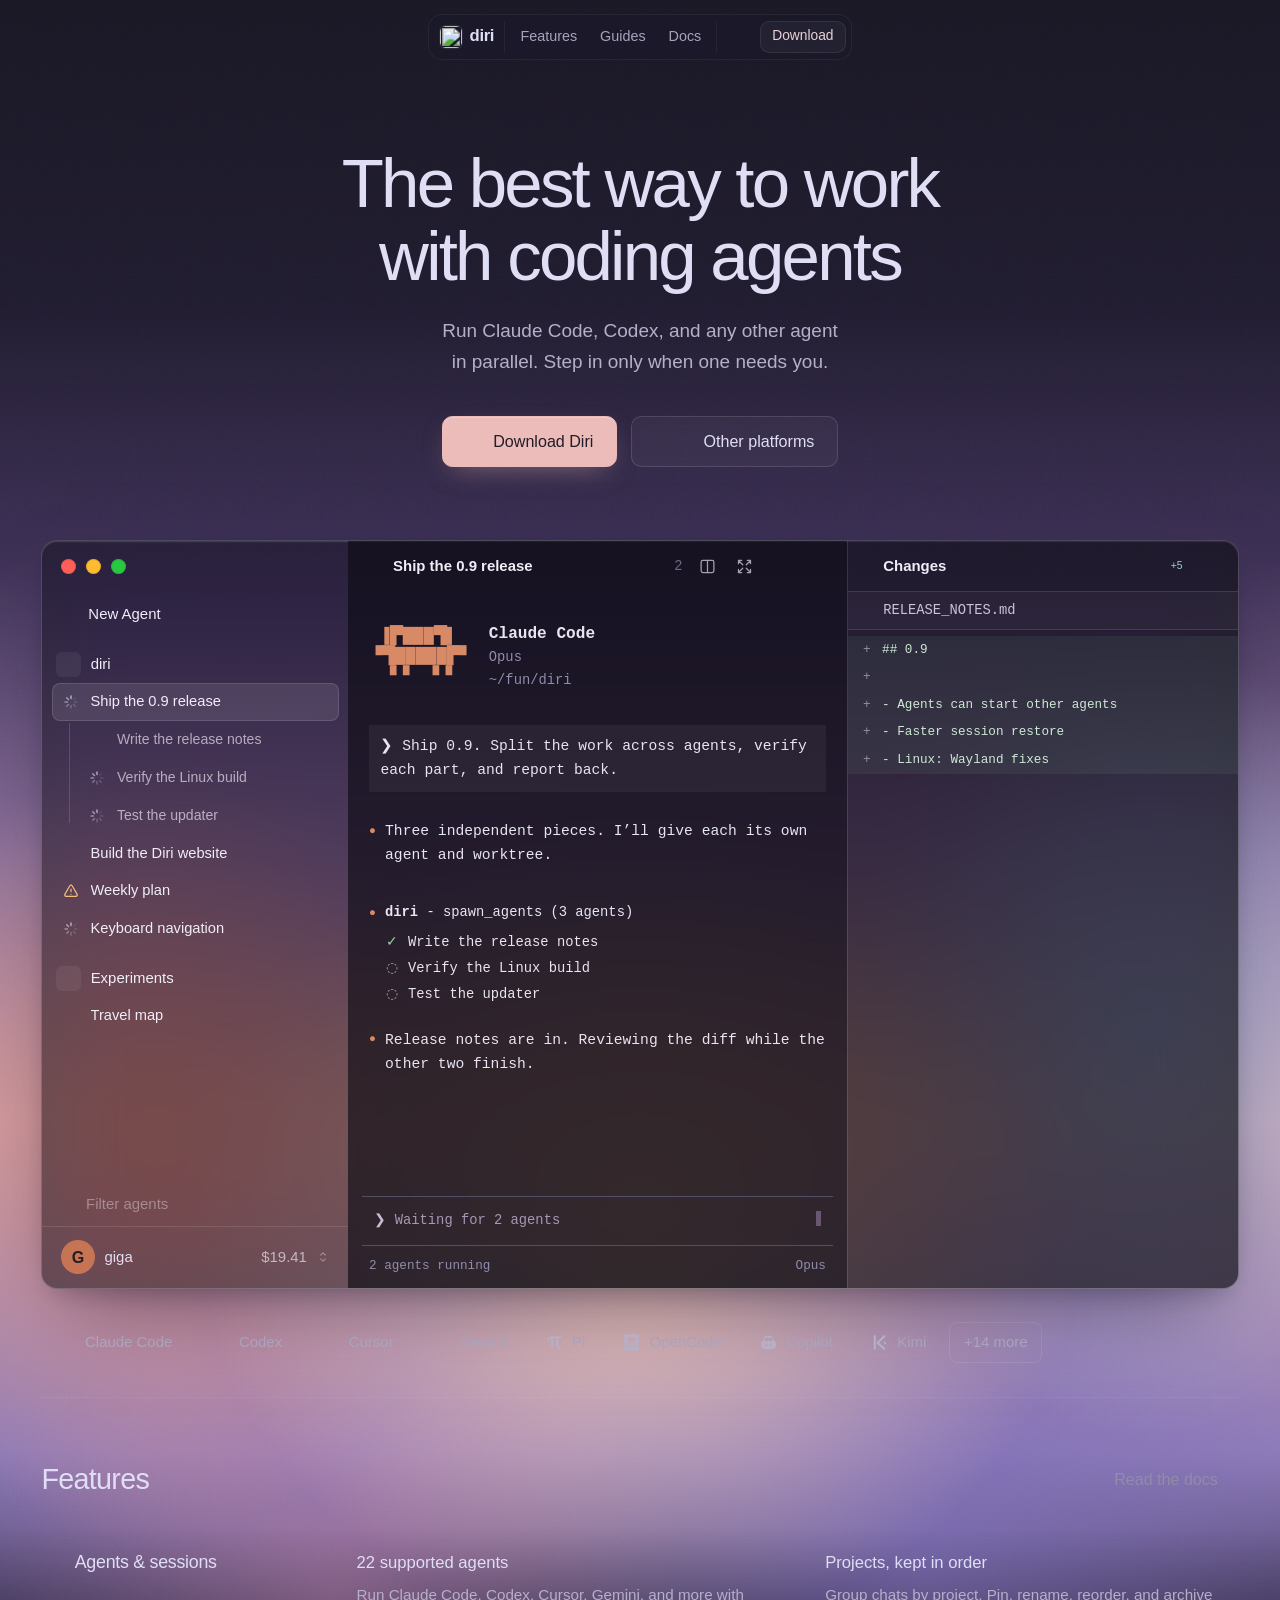
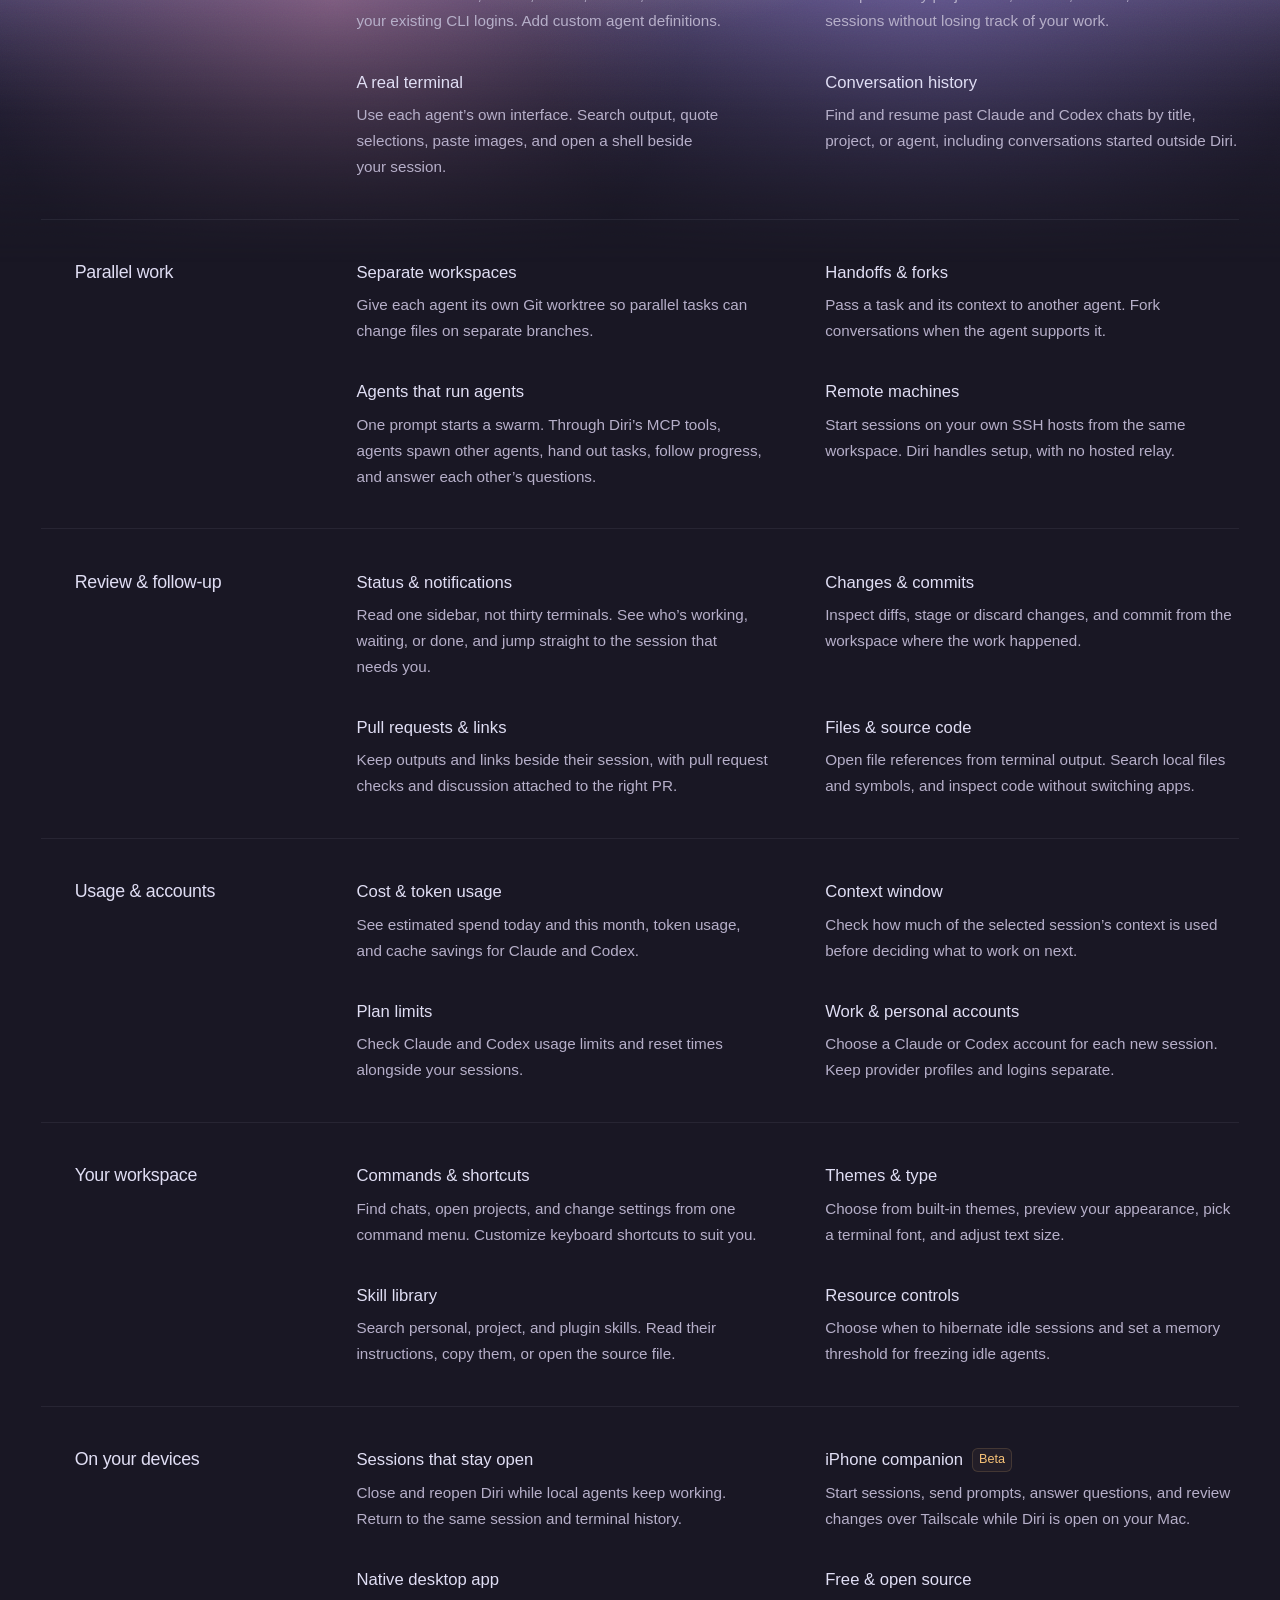
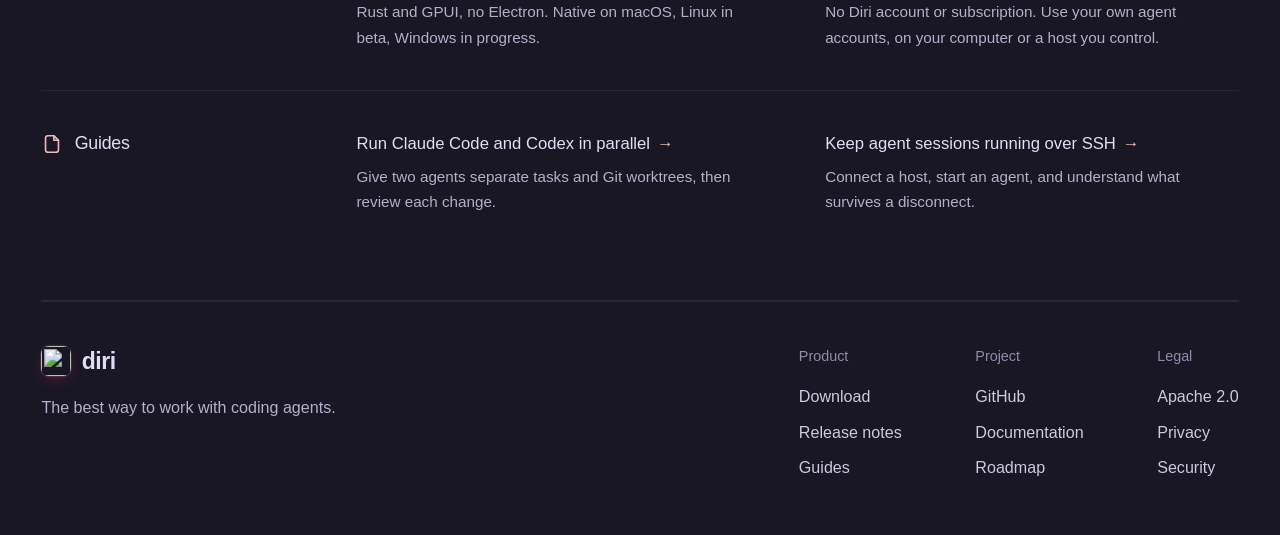
==== website/index.html @ 7130b305 "Fix the top seam, drop the preview tabs, shorten the hero, new social card The masthead's top margin" ====
<!doctype html>
<html lang="en">
<head>
  <meta charset="utf-8">
  <meta name="viewport" content="width=device-width, initial-scale=1">
  <meta name="theme-color" content="#191724">
  <title>Diri — The best way to work with coding agents</title>
  <meta name="description" content="Run Claude Code, Codex, Cursor, and Gemini fifty at a time. Agents spawn agents, every task gets a worktree, and every change lands in one review. Free and open source.">
  <meta name="robots" content="index, follow, max-image-preview:large">
  <link rel="canonical" href="https://diri.sh/">
  <meta property="og:type" content="website">
  <meta property="og:site_name" content="Diri">
  <meta property="og:locale" content="en_US">
  <meta property="og:url" content="https://diri.sh/">
  <meta property="og:title" content="Diri — The best way to work with coding agents">
  <meta property="og:description" content="Run Claude Code, Codex, Cursor, and Gemini fifty at a time. Agents spawn agents, every task gets a worktree, and every change lands in one review. Free and open source.">
  <meta property="og:image" content="https://diri.sh/assets/social-card.jpg">
  <meta property="og:image:type" content="image/jpeg">
  <meta property="og:image:width" content="1200">
  <meta property="og:image:height" content="630">
  <meta property="og:image:alt" content="Diri: the best way to work with coding agents. A Claude Code session starting three agents, shown in the app window.">
  <meta name="twitter:card" content="summary_large_image">
  <meta name="twitter:title" content="Diri — The best way to work with coding agents">
  <meta name="twitter:description" content="Run Claude Code, Codex, Cursor, and Gemini fifty at a time. Agents spawn agents, every task gets a worktree, and every change lands in one review. Free and open source.">
  <meta name="twitter:image" content="https://diri.sh/assets/social-card.jpg">
  <meta name="twitter:image:alt" content="Diri: the best way to work with coding agents.">
  <link rel="icon" href="/favicon.svg" type="image/svg+xml" sizes="any">
  <link rel="icon" href="/favicon-96.png" type="image/png" sizes="96x96">
  <link rel="apple-touch-icon" href="/apple-touch-icon.png" sizes="180x180">
  <script type="application/ld+json">
{
  "@context": "https://schema.org",
  "@graph": [
    {
      "@type": "WebSite",
      "@id": "https://diri.sh/#website",
      "url": "https://diri.sh/",
      "name": "Diri",
      "alternateName": "diri.sh",
      "inLanguage": "en"
    },
    {
      "@type": "WebPage",
      "@id": "https://diri.sh/#webpage",
      "url": "https://diri.sh/",
      "name": "Diri — The best way to work with coding agents",
      "description": "Run Claude Code, Codex, Cursor, and Gemini fifty at a time. Agents spawn agents, every task gets a worktree, and every change lands in one review. Free and open source.",
      "isPartOf": {
        "@id": "https://diri.sh/#website"
      },
      "mainEntity": {
        "@id": "https://diri.sh/#app"
      },
      "primaryImageOfPage": {
        "@type": "ImageObject",
        "url": "https://diri.sh/assets/social-card.jpg",
        "width": 1200,
        "height": 630
      },
      "inLanguage": "en"
    },
    {
      "@type": "SoftwareApplication",
      "@id": "https://diri.sh/#app",
      "name": "Diri",
      "url": "https://diri.sh/",
      "description": "Run Claude Code, Codex, Cursor, and Gemini fifty at a time. Agents spawn agents, every task gets a worktree, and every change lands in one review. Free and open source.",
      "applicationCategory": "DeveloperApplication",
      "operatingSystem": [
        "macOS",
        "Linux"
      ],
      "isAccessibleForFree": true,
      "license": "https://github.com/cristicretu/diri/blob/main/LICENSE",
      "downloadUrl": "https://github.com/cristicretu/diri/releases/latest",
      "sameAs": [
        "https://github.com/cristicretu/diri"
      ],
      "image": "https://diri.sh/assets/social-card.jpg",
      "offers": {
        "@type": "Offer",
        "price": "0",
        "priceCurrency": "USD",
        "url": "https://github.com/cristicretu/diri/releases/latest"
      },
      "featureList": [
        "Parallel AI agent sessions",
        "Agents that spawn and coordinate agents",
        "Persistent local sessions",
        "Isolated Git worktrees",
        "Code review and pull request status",
        "Usage and account profiles",
        "Remote sessions over SSH"
      ]
    }
  ]
}
  </script>
  <link rel="stylesheet" href="style.css">
  <link rel="stylesheet" href="guides.css">
  <script src="agent-previews.js" defer></script>
  <script src="app.js" defer></script>
  <script type="module" src="downloads.js"></script>
</head>
<body>
  <div class="page-sky" aria-hidden="true"></div>
  <a class="skip-link" href="#main">Skip to content</a>
  <div class="site-wrap">
    <header class="site-header">
      <a class="wordmark" href="/" aria-label="Diri home"><img class="app-mark" src="/assets/brand/diri-icon.svg" width="26" height="26" alt="">diri</a>
      <nav class="site-nav" aria-label="Main"><a href="/#features">Features</a><a href="/guides/">Guides</a><a href="https://github.com/cristicretu/diri/tree/main/docs">Docs</a></nav>
      <div class="header-actions"><a class="github-link" href="https://github.com/cristicretu/diri" aria-label="Diri on GitHub" title="Diri on GitHub"><span class="icon" data-icon="github" aria-hidden="true"></span></a><a class="nav-download" href="https://github.com/cristicretu/diri/releases/latest">Download</a></div>
    </header>
    <main id="main">
      <section class="intro" aria-labelledby="page-title">
        <div class="intro-heading">
          <h1 id="page-title">The best way to work with coding agents</h1>
          <p>Run Claude Code, Codex, and any other agent in parallel. Step in only when one needs you.</p>
        </div>
        <div class="intro-actions">
          <a id="download-primary" class="button primary" href="https://github.com/cristicretu/diri/releases/latest"><img class="button-mark" src="/assets/brand/apple.svg" width="15" height="15" alt=""><span class="button-label">Download Diri</span></a>
          <details class="download-options">
            <summary class="button secondary"><span class="os-marks" aria-hidden="true"><img src="/assets/brand/linux.svg" width="14" height="15" alt=""><img class="upcoming" src="/assets/brand/windows.svg" width="12" height="12" alt=""></span>Other platforms</summary>
            <div class="download-menu">
              <div class="download-menu-head"><span id="download-version">macOS 15+ · Linux beta</span><a id="download-notes" href="https://github.com/cristicretu/diri/releases/latest">Release notes</a></div>
              <div id="download-assets"></div>
              <a href="https://github.com/cristicretu/diri/blob/main/diri/LINUX.md">Linux beta installation guide</a>
              <span class="download-upcoming"><img src="/assets/brand/windows.svg" width="12" height="12" alt="">Windows · in progress</span>
              <a href="https://github.com/cristicretu/diri/releases">All releases</a>
            </div>
          </details>
        </div>
      </section>

      <section class="product" aria-label="Interactive Diri preview" data-nosnippet>
        <div class="desktop-stage">
        <div class="app-window" id="demo-window" role="region" aria-label="Diri workspace preview">
          <aside class="app-sidebar" aria-label="Demo agents">
            <div class="sidebar-top"><span class="traffic-lights" aria-hidden="true"><i></i><i></i><i></i></span><button class="icon-button" data-open="command" aria-label="Open commands"><span class="icon" data-icon="settings"></span></button><button class="icon-button" data-open="command" aria-label="Search conversations"><span class="icon" data-icon="search"></span></button><button class="icon-button" id="toggle-sidebar" aria-label="Collapse sidebar"><span class="icon" data-icon="sidebar"></span></button></div>
            <button class="new-chat" data-open="command"><span class="icon" data-icon="new-agent"></span>New Agent <span class="agent-logo new-chat-agent" data-agent="claude"></span></button>
            <div class="sidebar-group"><span class="group-chevron"><span class="icon" data-icon="chevron-down"></span></span>diri</div>
            <button class="chat-row selected" data-chat="release" aria-pressed="true"><span class="chat-state working" aria-label="Working"><span class="icon" data-icon="working-0"></span></span><span>Ship the 0.9 release</span><span class="agent-logo claude" data-agent="claude"></span></button>
            <div class="chat-children" aria-label="Agents started by Ship the 0.9 release">
              <div class="chat-row child"><span class="chat-state completed" aria-label="Completed"><span class="icon" data-icon="check"></span></span><span>Write the release notes</span><span class="agent-logo" data-agent="codex"></span></div>
              <div class="chat-row child"><span class="chat-state working" aria-label="Working"><span class="icon" data-icon="working-0"></span></span><span>Verify the Linux build</span><span class="agent-logo claude" data-agent="claude"></span></div>
              <div class="chat-row child"><span class="chat-state working" aria-label="Working"><span class="icon" data-icon="working-0"></span></span><span>Test the updater</span><span class="agent-logo gemini" data-agent="gemini"></span></div>
            </div>
            <button class="chat-row" data-chat="website" aria-pressed="false"><span class="chat-state completed" aria-label="Completed"><span class="icon" data-icon="check"></span></span><span>Build the Diri website</span><span class="agent-logo" data-agent="codex"></span></button>
            <button class="chat-row" data-chat="notes" aria-pressed="false"><span class="chat-state needs-input" aria-label="Needs input"><span class="icon" data-icon="warning"></span></span><span>Weekly plan</span><span class="agent-logo claude" data-agent="claude"></span></button>
            <button class="chat-row" data-chat="details" aria-pressed="false"><span class="chat-state working" aria-label="Working"><span class="icon" data-icon="working-0"></span></span><span>Keyboard navigation</span><span class="agent-logo" data-agent="cursor"></span></button>
            <div class="sidebar-group second"><span class="group-chevron"><span class="icon" data-icon="chevron-down"></span></span>Experiments</div>
            <button class="chat-row" data-chat="weekend" aria-pressed="false"><span class="chat-state idle" aria-label="Hibernated"><span class="icon" data-icon="moon"></span></span><span>Travel map</span><span class="agent-logo gemini" data-agent="gemini"></span></button>
            <div class="sidebar-bottom">
              <div class="sidebar-filter"><span class="icon" data-icon="search"></span>Filter agents</div>
              <div class="account-summary"><span class="account-avatar" aria-hidden="true">G</span><span class="account-name">giga</span><span class="account-cost" title="Estimated usage cost today" aria-label="Estimated usage cost today: 19 dollars and 41 cents">$19.41</span><span class="icon" data-icon="chevron-up-down"></span></div>
            </div>
          </aside>
          <div class="app-main">
            <div class="app-titlebar"><span class="traffic-lights mobile-traffic-lights" aria-hidden="true"><i></i><i></i><i></i></span>
              <span class="current-agent"><span class="agent-logo" data-agent="codex"></span><span id="agent-name" class="sr-only">Codex</span></span><span class="session-name" id="session-name">Build the Diri website</span>
              <div class="app-tools">
                <button class="app-tool links-trigger" data-open="links" aria-expanded="false" aria-controls="links-panel"><span class="icon" data-icon="external-link"></span><span class="link-count">2</span></button>
                <span class="pane-tool" aria-hidden="true"><span class="icon" data-icon="split"></span></span>
                <span class="pane-tool" aria-hidden="true"><span class="icon" data-icon="expand"></span></span>
                <button class="icon-button notification-trigger" data-open="notifications" aria-expanded="false" aria-controls="notifications-panel" aria-label="Open demo notifications"><span class="icon" data-icon="bell"></span></button>
                <button class="icon-button" id="toggle-changes" aria-label="Toggle changes" aria-expanded="true"><span class="icon" data-icon="sidebar-right"></span></button>
              </div>
            </div>
            <div class="terminal-body">
            <div class="terminal" id="terminal-content" aria-live="polite"></div>
            <div class="terminal-composer" aria-label="Example terminal prompt"><span>›</span><span>Ask a question or describe a task</span><span class="terminal-cursor" aria-hidden="true"></span></div>
            <div class="terminal-footer"><span id="terminal-status">Completed</span><button data-open="command" aria-label="Explore the command menu"><span class="icon" data-icon="search"></span><kbd>⌘K</kbd></button></div>
            </div>
          </div>
          <aside class="changes-panel" aria-label="Changes preview">
            <div class="changes-header"><span class="icon" data-icon="code"></span><strong>Changes</strong><span class="diff-count"></span><button class="icon-button" id="close-changes" aria-label="Close changes"><span class="icon" data-icon="close"></span></button></div>
            <div class="changes-content"></div>
          </aside>
          <div class="demo-shade" id="demo-shade" hidden></div>
          <section class="palette floating-panel" id="palette" aria-label="Demo command menu" hidden>
            <div class="palette-head"><button id="palette-back" class="icon-button" aria-label="Back to commands" hidden><span class="icon" data-icon="chevron-left"></span></button><span id="palette-search-icon" class="icon" data-icon="search"></span><input id="palette-input" aria-label="Search demo commands" placeholder="Search chats or run a command…" autocomplete="off" spellcheck="false" role="combobox" aria-expanded="true" aria-controls="palette-list" aria-autocomplete="list"><button class="escape-key" data-close aria-label="Close command menu">esc</button></div>
            <div class="palette-list" id="palette-list" role="listbox" aria-label="Commands"></div>
          </section>
          <section class="links-panel floating-panel" id="links-panel" aria-label="Demo links" hidden>
            <div class="floating-head"><span class="icon" data-icon="external-link"></span><span>Links</span><button class="escape-key" data-close aria-label="Close links">esc</button></div>
            <a class="link-row" href="https://github.com/cristicretu/diri/pulls" target="_blank" rel="noopener noreferrer"><span class="icon pr-icon" data-icon="pull-request"></span><span><strong>Update website</strong><small>Pull request preview</small></span><span class="checks-label">Checks passed</span><span class="icon" data-icon="external-link"></span></a>
            <button class="link-row" id="preview-website"><span class="icon" data-icon="monitor"></span><span><strong>Website</strong><small>Local preview</small></span><span class="icon" data-icon="external-link"></span></button>
            <div class="link-context"><span class="icon" data-icon="branch"></span>Branch <span>design/website</span></div>
          </section>
          <section class="notifications-panel floating-panel" id="notifications-panel" aria-label="Demo notifications" hidden>
            <div class="floating-head"><span class="icon" data-icon="bell"></span><span>Notifications</span><button class="escape-key" data-close aria-label="Close notifications">esc</button></div>
            <button class="notification-row" data-chat="website"><span class="icon green-icon" data-icon="check-circle"></span><span><strong>Diri website</strong><small>Codex finished</small></span></button>
            <button class="notification-row" data-chat="notes"><span class="icon orange-icon" data-icon="bell"></span><span><strong>Weekly plan</strong><small>Claude has a question</small></span></button>
          </section>
        </div>
        </div>
      </section>

      <section class="compatible" aria-label="Preview each agent"><div>
        <button class="agent-switch" data-chat="notes" aria-pressed="false"><i class="agent-logo claude" data-agent="claude"></i>Claude Code</button>
        <button class="agent-switch" data-chat="website" aria-pressed="true"><i class="agent-logo" data-agent="codex"></i>Codex</button>
        <button class="agent-switch" data-chat="details" aria-pressed="false"><i class="agent-logo" data-agent="cursor"></i>Cursor</button>
        <button class="agent-switch" data-chat="weekend" aria-pressed="false"><i class="agent-logo gemini" data-agent="gemini"></i>Gemini</button>
        <span class="agent-chip"><i class="agent-logo" data-agent="pi"></i>Pi</span>
        <span class="agent-chip"><i class="agent-logo" data-agent="opencode"></i>OpenCode</span>
        <span class="agent-chip"><i class="agent-logo" data-agent="copilot"></i>Copilot</span>
        <span class="agent-chip"><i class="agent-logo" data-agent="kimi"></i>Kimi</span>
        <a class="agent-more" href="https://github.com/cristicretu/diri/tree/main/diri/crates/diri-engine/manifests">+14 more</a>
      </div></section>

      <section class="features" id="features" aria-labelledby="features-title">
        <div class="features-heading"><h2 id="features-title">Features</h2><a href="https://github.com/cristicretu/diri/tree/main/docs" target="_blank" rel="noopener noreferrer">Read the docs <span class="icon" data-icon="external-link" aria-hidden="true"></span></a></div>
        <section class="feature-group" aria-labelledby="feature-group-0">
          <h3 id="feature-group-0"><span class="icon" data-icon="terminal" aria-hidden="true"></span>Agents &amp; sessions</h3>
          <dl class="feature-list">
            <div><dt>22 supported agents</dt><dd>Run Claude Code, Codex, Cursor, Gemini, and more with your existing CLI logins. Add custom agent definitions.</dd></div>
            <div><dt>Projects, kept in order</dt><dd>Group chats by project. Pin, rename, reorder, and archive sessions without losing track of your work.</dd></div>
            <div><dt>A real terminal</dt><dd>Use each agent’s own interface. Search output, quote selections, paste images, and open a shell beside your session.</dd></div>
            <div><dt>Conversation history</dt><dd>Find and resume past Claude and Codex chats by title, project, or agent, including conversations started outside Diri.</dd></div>
          </dl>
        </section>
        <section class="feature-group" aria-labelledby="feature-group-1">
          <h3 id="feature-group-1"><span class="icon" data-icon="branch" aria-hidden="true"></span>Parallel work</h3>
          <dl class="feature-list">
            <div><dt>Separate workspaces</dt><dd>Give each agent its own Git worktree so parallel tasks can change files on separate branches.</dd></div>
            <div><dt>Handoffs &amp; forks</dt><dd>Pass a task and its context to another agent. Fork conversations when the agent supports it.</dd></div>
            <div><dt>Agents that run agents</dt><dd>One prompt starts a swarm. Through Diri’s MCP tools, agents spawn other agents, hand out tasks, follow progress, and answer each other’s questions.</dd></div>
            <div><dt>Remote machines</dt><dd>Start sessions on your own SSH hosts from the same workspace. Diri handles setup, with no hosted relay.</dd></div>
          </dl>
        </section>
        <section class="feature-group" aria-labelledby="feature-group-2">
          <h3 id="feature-group-2"><span class="icon" data-icon="check-circle" aria-hidden="true"></span>Review &amp; follow-up</h3>
          <dl class="feature-list">
            <div><dt>Status &amp; notifications</dt><dd>Read one sidebar, not thirty terminals. See who’s working, waiting, or done, and jump straight to the session that needs you.</dd></div>
            <div><dt>Changes &amp; commits</dt><dd>Inspect diffs, stage or discard changes, and commit from the workspace where the work happened.</dd></div>
            <div><dt>Pull requests &amp; links</dt><dd>Keep outputs and links beside their session, with pull request checks and discussion attached to the right PR.</dd></div>
            <div><dt>Files &amp; source code</dt><dd>Open file references from terminal output. Search local files and symbols, and inspect code without switching apps.</dd></div>
          </dl>
        </section>
        <section class="feature-group" aria-labelledby="feature-group-3">
          <h3 id="feature-group-3"><span class="icon" data-icon="local-agents" aria-hidden="true"></span>Usage &amp; accounts</h3>
          <dl class="feature-list">
            <div><dt>Cost &amp; token usage</dt><dd>See estimated spend today and this month, token usage, and cache savings for Claude and Codex.</dd></div>
            <div><dt>Context window</dt><dd>Check how much of the selected session’s context is used before deciding what to work on next.</dd></div>
            <div><dt>Plan limits</dt><dd>Check Claude and Codex usage limits and reset times alongside your sessions.</dd></div>
            <div><dt>Work &amp; personal accounts</dt><dd>Choose a Claude or Codex account for each new session. Keep provider profiles and logins separate.</dd></div>
          </dl>
        </section>
        <section class="feature-group" aria-labelledby="feature-group-4">
          <h3 id="feature-group-4"><span class="icon" data-icon="settings" aria-hidden="true"></span>Your workspace</h3>
          <dl class="feature-list">
            <div><dt>Commands &amp; shortcuts</dt><dd>Find chats, open projects, and change settings from one command menu. Customize keyboard shortcuts to suit you.</dd></div>
            <div><dt>Themes &amp; type</dt><dd>Choose from built-in themes, preview your appearance, pick a terminal font, and adjust text size.</dd></div>
            <div><dt>Skill library</dt><dd>Search personal, project, and plugin skills. Read their instructions, copy them, or open the source file.</dd></div>
            <div><dt>Resource controls</dt><dd>Choose when to hibernate idle sessions and set a memory threshold for freezing idle agents.</dd></div>
          </dl>
        </section>
        <section class="feature-group" aria-labelledby="feature-group-5">
          <h3 id="feature-group-5"><span class="icon" data-icon="monitor" aria-hidden="true"></span>On your devices</h3>
          <dl class="feature-list">
            <div><dt>Sessions that stay open</dt><dd>Close and reopen Diri while local agents keep working. Return to the same session and terminal history.</dd></div>
            <div><dt>iPhone companion <span class="feature-badge">Beta</span></dt><dd>Start sessions, send prompts, answer questions, and review changes over Tailscale while Diri is open on your Mac.</dd></div>
            <div><dt>Native desktop app</dt><dd>Rust and GPUI, no Electron. Native on macOS, Linux in beta, Windows in progress.</dd></div>
            <div><dt>Free &amp; open source</dt><dd>No Diri account or subscription. Use your own agent accounts, on your computer or a host you control.</dd></div>
          </dl>
        </section>
        <section class="feature-group" aria-labelledby="feature-group-guides">
          <h3 id="feature-group-guides"><span class="icon" data-icon="file" aria-hidden="true"></span>Guides</h3>
          <dl class="feature-list">
            <div><dt><a href="/guides/parallel-agents/">Run Claude Code and Codex in parallel <span aria-hidden="true">→</span></a></dt><dd>Give two agents separate tasks and Git worktrees, then review each change.</dd></div>
            <div><dt><a href="/guides/remote-sessions/">Keep agent sessions running over SSH <span aria-hidden="true">→</span></a></dt><dd>Connect a host, start an agent, and understand what survives a disconnect.</dd></div>
          </dl>
        </section>
      </section>
    </main>
    <footer class="site-footer">
      <div class="footer-main">
        <div class="footer-about">
          <a class="footer-brand" href="/" aria-label="Diri home"><img class="app-mark" src="/assets/brand/diri-icon.svg" width="26" height="26" alt="">diri</a>
          <p>The best way to work with coding agents.</p>
        </div>
        <nav class="footer-columns" aria-label="Resources">
          <div><h3>Product</h3><a href="https://github.com/cristicretu/diri/releases/latest">Download</a><a href="https://github.com/cristicretu/diri/releases">Release notes</a><a href="/guides/">Guides</a></div>
          <div><h3>Project</h3><a href="https://github.com/cristicretu/diri">GitHub</a><a href="https://github.com/cristicretu/diri/tree/main/docs">Documentation</a><a href="https://github.com/cristicretu/diri/blob/main/ROADMAP.md">Roadmap</a></div>
          <div><h3>Legal</h3><a href="https://github.com/cristicretu/diri/blob/main/LICENSE">Apache 2.0</a><a href="https://github.com/cristicretu/diri/blob/main/PRIVACY.md">Privacy</a><a href="https://github.com/cristicretu/diri/blob/main/SECURITY.md">Security</a></div>
        </nav>
      </div>
    </footer>
  </div>
</body>
</html>
---- website/style.css ----
:root {
  color-scheme: dark;
  /* Rosé Pine: https://rosepinetheme.com/palette/ */
  --rp-base: #191724; --rp-surface: #1f1d2e; --rp-overlay: #26233a;
  --rp-muted: #6e6a86; --rp-subtle: #908caa; --rp-text: #e0def4;
  --rp-love: #eb6f92; --rp-gold: #f6c177; --rp-rose: #ebbcba;
  --rp-pine: #31748f; --rp-foam: #9ccfd8; --rp-iris: #c4a7e7;
  --rp-low: #21202e; --rp-med: #403d52; --rp-high: #524f67;
  --paper: var(--rp-base); --ink: var(--rp-text); --secondary: var(--rp-subtle);
  --muted: var(--rp-subtle); --line: var(--rp-low); --hover: var(--rp-overlay);
  --accent: var(--rp-rose); --button: var(--rp-rose);
  --radius-panel: 12px; --radius-row: 7px; --radius-chip: 5px;
  --ease: cubic-bezier(.16,1,.3,1);
  font-family: -apple-system, BlinkMacSystemFont, "Segoe UI", sans-serif;
  font-synthesis: none;
}
* { box-sizing: border-box; }
html { scroll-behavior: smooth; scroll-padding-top: 24px; }
body { margin: 0; background: var(--paper); color: var(--ink); font-size: 14px; line-height: 1.5; transition: background-color 200ms ease, color 200ms ease; }
button, input, a { -webkit-tap-highlight-color: transparent; }
button, input { font: inherit; }
button, a { touch-action: manipulation; }
button { color: inherit; cursor: pointer; }
a { color: inherit; text-decoration: none; }
button { border: 0; }
button:focus-visible, a:focus-visible, input:focus-visible { outline: 2px solid var(--accent); outline-offset: 4px; }
button:disabled { cursor: default; }
[hidden] { display: none !important; }
p, h1, h2 { margin: 0; }
.icon, .agent-logo, .brand-mark { display: inline-block; width: 16px; height: 16px; flex: 0 0 auto; background: currentColor; mask: var(--icon) center / contain no-repeat; -webkit-mask: var(--icon) center / contain no-repeat; }
.agent-logo { --icon: url('assets/brand/claude.svg'); }
.brand-mark { --icon: url('assets/brand/diri.svg'); width: 23px; height: 18px; }
.site-wrap { max-width: 1024px; padding: 0 32px; margin: 0 auto; }
.site-header { height: 106px; display: flex; align-items: center; justify-content: space-between; border-bottom: 1px solid var(--line); }
.wordmark { display: inline-flex; align-items: center; gap: 9px; font-size: 29px; font-weight: 680; letter-spacing: -1.5px; line-height: 1; }

.site-header nav { display: flex; gap: 27px; align-items: center; font-size: 13px; }
.quiet-link, .nav-download { display: inline-flex; gap: 7px; align-items: center; }
.quiet-link { color: var(--secondary); }
.quiet-link:hover { color: var(--ink); }
.quiet-link .icon { width: 13px; height: 13px; }
.nav-download { border: 1px solid var(--line); border-radius: var(--radius-row); padding: 7px 10px; transition: background 140ms ease; }
.nav-download:hover { background: var(--hover); }
.nav-download .icon { width: 14px; height: 14px; }
.intro { display: grid; grid-template-columns: 1.2fr 1fr; align-items: end; gap: 50px; padding: 52px 0 38px; }



h1 { font-size: clamp(42px, 5.6vw, 66px); letter-spacing: -.055em; font-weight: 510; line-height: 1.06; }

.button { display: inline-flex; align-items: center; justify-content: center; gap: 9px; border-radius: var(--radius-row); height: 39px; padding: 0 14px; font-size: 13px; font-weight: 530; transition: transform 150ms var(--ease), box-shadow 150ms ease, background 150ms ease; }
.button.primary { color: var(--paper); background: var(--button); border: 1px solid rgba(0,0,0,.08); box-shadow: 0 1px 2px #00000010, inset 0 1px 0 #ffffff10; }

.button:active { transform: translateY(0) scale(.98); }
.button .icon { width: 14px; height: 14px; }

.product { padding-top: 13px; }
.preview-toolbar { display: flex; align-items: center; justify-content: space-between; gap: 15px; margin: 0 0 12px; }
.demo-tabs { display: flex; gap: 3px; }
.demo-tab { background: none; border-radius: var(--radius-row); padding: 7px 10px; color: var(--secondary); font-size: 11px; display: flex; gap: 8px; align-items: center; white-space: nowrap; transition: background 150ms, color 150ms; }
.demo-tab.active { color: var(--ink); background: var(--hover); }

kbd { font-family: inherit; font-size: 10px; line-height: 1.2; font-weight: 450; color: inherit; }
.demo-tab kbd { opacity: .55; }


.app-window { --app-text: var(--rp-text); --app-secondary: var(--rp-subtle); --app-muted: var(--rp-muted); --app-line: var(--rp-med); --app-panel: var(--rp-surface); position: relative; display: grid; grid-template-columns: 217px minmax(0, 1fr); height: 440px; background: var(--rp-base); color: var(--app-text); border: 1px solid var(--rp-med); border-radius: var(--radius-panel); box-shadow: 0 2px 4px #00000010, 0 18px 35px -15px #00000030, 0 50px 75px -50px #00000040; overflow: hidden; isolation: isolate; }
.app-sidebar { position: relative; background: var(--rp-surface); padding: 0 8px; border-right: 1px solid var(--rp-low); min-width: 0; }
.sidebar-top { height: 43px; padding: 0 7px; display: flex; align-items: center; justify-content: space-between; }

.muted { color: var(--app-muted); }
.new-chat { display: flex; align-items: center; width: 100%; gap: 7px; background: none; color: var(--app-text); font-size: 11px; padding: 8px; border-radius: var(--radius-row); margin: 1px 0 23px; }
.new-chat .icon { width: 14px; height: 14px; }
.sidebar-group { display: flex; align-items: center; gap: 7px; color: var(--rp-subtle); font-size: 10px; padding: 0 7px; margin-bottom: 7px; }.sidebar-group > .icon { width: 13px; height: 13px; }.sidebar-group > .icon:last-child { margin-left: auto; width: 11px; height: 11px; color: var(--app-muted); }.sidebar-group.second { margin-top: 25px; }
.chat-row { width: 100%; display: flex; align-items: center; gap: 8px; padding: 8px; text-align: left; background: none; border-radius: var(--radius-row); font-size: 10px; color: var(--rp-subtle); min-height: 33px; }
.chat-row.selected { background: var(--rp-med); color: var(--rp-text); }.chat-row > span:nth-child(2) { white-space: nowrap; overflow: hidden; text-overflow: ellipsis; }.chat-row .agent-logo { width: 13px; height: 13px; }.claude { color: var(--rp-rose); }.gemini { color: var(--rp-iris); }

.sidebar-bottom { position: absolute; bottom: 12px; left: 16px; right: 14px; display: flex; align-items: center; gap: 7px; font-size: 10px; color: var(--app-secondary); }.sidebar-bottom .icon { width: 13px; height: 13px; }
.app-main { display: flex; flex-direction: column; min-width: 0; }
.app-titlebar { height: 43px; flex: 0 0 auto; background: var(--rp-surface); border-bottom: 1px solid var(--rp-low); display: flex; align-items: center; gap: 10px; padding: 0 13px 0 20px; }
.session-name { flex: 1; white-space: nowrap; overflow: hidden; text-overflow: ellipsis; font-size: 10px; font-weight: 550; }
.app-tools { display: flex; align-items: center; gap: 12px; }.app-tool { display: inline-flex; align-items: center; gap: 5px; background: var(--rp-low); border-radius: var(--radius-chip); padding: 5px 7px; font-size: 10px; color: var(--rp-text); }.app-tool .icon { width: 10px; height: 10px; }.link-count { color: var(--app-muted); }.current-agent { display: flex; gap: 5px; align-items: center; color: var(--app-secondary); font-size: 10px; }.current-agent .agent-logo { width: 13px; height: 13px; }
.icon-button { width: 24px; height: 24px; padding: 4px; background: none; display: inline-flex; align-items: center; justify-content: center; color: var(--app-secondary); border-radius: var(--radius-chip); }.icon-button .icon { width: 14px; height: 14px; }.notification-trigger { position: relative; }
.terminal { padding: 30px 33px 20px; flex: 1; overflow: clip; font-family: "SFMono-Regular", Consolas, "Liberation Mono", monospace; font-size: 11px; line-height: 1.75; overscroll-behavior: auto; }
.terminal-scene { animation: scene-in 220ms var(--ease) both; }
.terminal-meta { display: flex; align-items: center; gap: 9px; margin-bottom: 23px; color: var(--rp-subtle); font-size: 10px; }.terminal-meta .agent-logo { width: 19px; height: 19px; color: var(--rp-rose); }.terminal-meta strong { font-weight: 500; color: var(--rp-text); }.terminal-meta span:last-child { margin-left: auto; }
.prompt-line { padding: 10px 12px; background: var(--rp-low); border-radius: 5px; color: var(--rp-text); margin-bottom: 21px; display: flex; gap: 10px; line-height: 1.7; }.prompt-line > span:first-child { color: var(--rp-iris); }.work-line { display: flex; align-items: center; gap: 9px; color: var(--rp-subtle); padding: 2px 0; }.work-line .icon { width: 11px; height: 11px; color: var(--rp-foam); }.work-line code { color: var(--rp-text); font: inherit; }.work-line .work-verb { color: var(--rp-gold); min-width: 46px; }
.terminal-result { margin-top: 20px; color: var(--rp-text); }.terminal-result strong { display: block; color: var(--rp-text); font-weight: 550; margin-bottom: 2px; }.terminal-result p { color: var(--rp-subtle); }.result-link { color: var(--rp-iris); display: inline-flex; align-items: center; gap: 6px; background: none; padding: 0; font: inherit; margin-top: 8px; }.result-link:hover { color: var(--rp-text); }.result-link .icon { width: 12px; height: 12px; }
.question-options { margin-top: 15px; display: flex; gap: 8px; flex-wrap: wrap; }.question-options button { color: var(--rp-text); border: 1px solid var(--rp-med); background: var(--rp-overlay); border-radius: 5px; padding: 5px 9px; font: inherit; font-size: 10px; }.question-options button:hover { background: var(--rp-high); }
.terminal-footer { height: 34px; margin: 0 23px; border-top: 1px solid var(--rp-med); display: flex; align-items: center; gap: 7px; color: var(--rp-subtle); font-size: 10px; flex: 0 0 auto; }.terminal-footer button { margin-left: auto; display: flex; align-items: center; gap: 6px; color: var(--rp-subtle); background: none; }.terminal-footer .icon { width: 11px; height: 11px; }

.demo-shade { position: absolute; inset: 0; background: #19172466; z-index: 2; animation: fade-in 150ms ease; }
.floating-panel { position: absolute; z-index: 3; background: var(--rp-overlay); border: 1px solid var(--rp-med); box-shadow: 0 5px 10px #0002, 0 20px 45px #0004; border-radius: var(--radius-panel); color: var(--rp-text); animation: panel-in 180ms var(--ease) both; overflow: hidden; }
.palette { width: 430px; max-width: calc(100% - 30px); top: 71px; left: 50%; translate: -50% 0; }.palette-head { height: 45px; display: flex; align-items: center; gap: 10px; padding: 0 13px; border-bottom: 1px solid var(--rp-med); }.palette-head > .icon { color: var(--rp-subtle); width: 16px; height: 16px; }.palette-head input { min-width: 0; flex: 1; color: var(--rp-text); font-size: 12px; outline: none; border: none; background: transparent; }.palette-head input::placeholder { color: var(--rp-subtle); }.escape-key { flex: 0 0 auto; color: var(--rp-subtle); border: 1px solid var(--rp-high); height: 19px; padding: 0 5px; border-radius: 5px; font-size: 9px; background: transparent; }.palette-list { padding: 5px; max-height: 265px; overflow: clip; overscroll-behavior: auto; }.palette-option { display: flex; align-items: center; gap: 10px; height: 35px; padding: 0 10px; border-radius: var(--radius-row); cursor: pointer; font-size: 12px; }.palette-option[aria-selected="true"] { background: var(--rp-med); }.palette-option > .icon { width: 14px; height: 14px; color: var(--rp-text); }.palette-option > .agent-logo { width: 15px; height: 15px; }.palette-option > span:nth-child(2) { flex: 1; white-space: nowrap; overflow: hidden; text-overflow: ellipsis; }.palette-option kbd { color: var(--rp-subtle); font-size: 10px; }.palette-empty { color: var(--rp-subtle); font-size: 12px; padding: 16px; text-align: center; }
.links-panel, .notifications-panel { width: 350px; max-width: calc(100% - 30px); top: 46px; right: 13px; }.floating-head { display: flex; align-items: center; gap: 10px; height: 46px; padding: 0 15px; font-size: 12px; }.floating-head > .icon { color: var(--rp-subtle); width: 15px; height: 15px; }.floating-head > span:nth-child(2) { flex: 1; }.link-row { display: flex; align-items: center; gap: 10px; margin: 3px 6px; padding: 10px; border-radius: var(--radius-row); color: inherit; background: none; width: calc(100% - 12px); text-align: left; }.link-row > .icon { color: var(--rp-text); width: 15px; height: 15px; }.link-row > .pr-icon { color: var(--rp-iris); }.link-row > span:nth-child(2) { flex: 1; min-width: 0; }.link-row strong, .notification-row strong { font-size: 12px; font-weight: 450; display: block; }.link-row small, .notification-row small { display: block; color: var(--rp-subtle); font-size: 10px; margin-top: 3px; }.link-row > .checks-label { color: var(--rp-foam); font-size: 9px; }.link-row > .icon:last-child { width: 12px; height: 12px; }.link-context { margin: 10px 15px 0; border-top: 1px solid var(--rp-med); display: flex; gap: 9px; align-items: center; padding: 11px 0 13px; font-size: 10px; color: var(--rp-subtle); }.link-context > .icon { width: 13px; height: 13px; }.link-context > span:last-child { color: var(--rp-text); }
.notification-row { display: flex; align-items: center; gap: 11px; background: none; margin: 3px 6px; padding: 10px; width: calc(100% - 12px); border-radius: var(--radius-row); text-align: left; color: inherit; }.notification-row:last-child { margin-bottom: 7px; }.green-icon { color: var(--rp-foam); }.orange-icon { color: var(--rp-gold); }
.compatible { padding: 28px 0; display: flex; align-items: center; justify-content: center; gap: 20px; border-bottom: 1px solid var(--line); }.compatible > div { display: flex; align-items: center; gap: 23px; color: var(--secondary); }.compatible > div > span { display: flex; align-items: center; gap: 7px; font-size: 11px; }.compatible .agent-logo { width: 15px; height: 15px; }

.site-footer { border-top: 1px solid var(--line); display: flex; align-items: center; gap: 24px; min-height: 79px; color: var(--muted); font-size: 10px; }.footer-brand { color: var(--ink); font-size: 18px; font-weight: 650; letter-spacing: -.8px; }.site-footer a:hover { color: var(--ink); }
.sr-only, .skip-link:not(:focus) { position: absolute; width: 1px; height: 1px; padding: 0; margin: -1px; overflow: hidden; clip: rect(0,0,0,0); white-space: nowrap; border: 0; }.skip-link:focus { position: fixed; z-index: 10; top: 10px; left: 10px; padding: 10px; background: var(--paper); }
@keyframes panel-in { from { opacity: 0; transform: translateY(5px) scale(.992); } to { opacity: 1; transform: none; } }
@keyframes scene-in { from { opacity: 0; transform: translateY(4px); } to { opacity: 1; transform: none; } }
@keyframes fade-in { from { opacity: 0; } to { opacity: 1; } }
@media(prefers-reduced-motion: reduce) { *, *::before, *::after { animation: none !important; transition: none !important; scroll-behavior: auto !important; } }
.button { white-space: nowrap; flex-shrink: 0; }
.palette-option small { color: var(--rp-subtle); font-size: 10px; }

.app-main, .terminal { min-height: 0; }

.site-footer > a:last-child { margin-left: auto; }

/* Shared edges and spacing for the page and product preview. */
.site-wrap { max-width: 1008px; padding-inline: 32px; }
.site-header { height: 80px; }
.wordmark { gap: 8px; font-size: 26px; letter-spacing: -1px; }
.site-header nav { gap: 24px; }
.intro { grid-template-columns: minmax(0, 1.15fr) minmax(0, 1fr); align-items: start; gap: 48px; padding: 48px 0; }
h1 { font-size: 52px; line-height: 1.1; letter-spacing: -.035em; font-weight: 500; }
.button { height: 40px; padding-inline: 16px; }
.product { padding: 0; }
.preview-toolbar { margin-bottom: 12px; }
.demo-tabs { gap: 4px; }
.demo-tab { height: 32px; padding: 0 12px; font-size: 12px; }
.app-window { grid-template-columns: 224px minmax(0, 1fr); height: 416px; }
.sidebar-top, .app-titlebar { height: 40px; }
.sidebar-top { padding-inline: 8px; font-size: 11px; color: var(--secondary); }
.new-chat { gap: 8px; margin: 8px 0 24px; }
.sidebar-group { gap: 8px; padding-inline: 8px; margin-bottom: 8px; }
.sidebar-group.second { margin-top: 24px; }
.chat-row { height: 32px; min-height: 32px; gap: 8px; }
.chat-state { margin-left: auto; display: flex; align-items: center; }
.chat-state .icon { width: 12px; height: 12px; }
.completed { color: var(--rp-foam); }
.needs-input { color: var(--rp-gold); }
.working { color: var(--rp-iris); }
.app-titlebar { padding-inline: 24px; }
.app-tools { gap: 8px; }
.terminal { padding: 24px; }
.terminal-meta { margin-bottom: 24px; }
.prompt-line { margin-bottom: 20px; }
.work-line { display: grid; grid-template-columns: 12px 48px minmax(0, 1fr); align-items: baseline; gap: 8px; }
.work-line .icon { align-self: center; }
.work-line code { overflow-wrap: anywhere; }
.terminal-result { margin-top: 20px; }
.terminal-footer { margin-inline: 24px; height: 32px; border-color: var(--rp-low); }
.terminal-footer button { padding: 0; }
.palette-head { height: 48px; padding-inline: 16px; }
.palette-option { height: 36px; padding-inline: 12px; }
.floating-head { height: 48px; padding-inline: 16px; }
.link-row, .notification-row { margin-inline: 4px; padding: 12px; width: calc(100% - 8px); }
.link-context { margin-inline: 16px; }
.compatible { justify-content: flex-start; padding: 24px 0; }
.compatible > div { gap: 24px; flex-wrap: wrap; }
.site-footer { min-height: 64px; }
@media(max-width: 850px) {
  .site-wrap { padding-inline: 24px; }
  .intro { gap: 32px; }
  h1 { font-size: 42px; }
  .app-window { grid-template-columns: 184px minmax(0, 1fr); }
  .current-agent { display: none; }
  .app-titlebar { padding-inline: 20px; }
  .terminal { padding: 20px; font-size: 10px; }
  .terminal-footer { margin-inline: 20px; }
  .chat-row { font-size: 9px; }
}
@media(max-width: 600px) {
  .site-wrap { padding-inline: 20px; }
  .site-header { height: 64px; }
  .site-header nav { gap: 16px; font-size: 12px; }
  .wordmark { font-size: 24px; }
  .intro { grid-template-columns: 1fr; gap: 20px; padding: 32px 0; }
  h1 { font-size: clamp(34px, 8.7vw, 44px); }
  .demo-tab { padding-inline: 10px; font-size: 11px; }
  .demo-tab kbd { display: none; }
  .app-window { grid-template-columns: minmax(0, 1fr); height: 384px; }
  .app-sidebar { display: none; }
  .app-titlebar { padding-inline: 16px; }
  .app-tools { gap: 4px; }
  .terminal { padding: 20px 16px; }
  .terminal-meta { margin-bottom: 20px; }
  .terminal-meta span:last-child { display: none; }
  .terminal-footer { margin-inline: 16px; }
  .palette { top: 56px; }
  .palette-head { gap: 8px; padding-inline: 12px; }
  .palette-head input { font-size: 11px; }
  .palette-option { font-size: 11px; }
  .links-panel { width: 320px; }
  .checks-label { display: none; }
  .compatible { padding-block: 24px; }
  .compatible > div { gap: 16px; }
  .compatible > div > span { font-size: 10px; gap: 6px; }
  .compatible .agent-logo { width: 13px; height: 13px; }
}
/* Native-window reference: docs/images/diri.png and the Rust sidebar fixture. */
body { isolation: isolate; position: relative; min-height: 100svh; }
.site-wrap { max-width: 1184px; }
.site-header, .site-footer, .compatible { border-color: #e0def411; }
.intro { padding-block: 48px; }
.quiet-link, .download-note, .compatible > div, .site-footer { color: #b6afc9; }
.app-window { width: 100%; min-width: 0; --sidebar-width: 248px; --changes-width: 320px; grid-template-columns: var(--sidebar-width) minmax(0, 1fr) var(--changes-width); aspect-ratio: 16 / 10; height: auto; min-height: 520px; background: #19172480; border: 1px solid #e0def42b; backdrop-filter: blur(16px); -webkit-backdrop-filter: blur(16px); box-shadow: 0 24px 80px -20px #08071099, 0 1px 0 #e0def40c inset; }
.app-sidebar { background: #26233a80; border-right-color: #e0def416; padding-inline: 8px; }
.sidebar-top { height: 40px; justify-content: flex-end; gap: 4px; padding-inline: 4px; }
.new-chat { font-size: 12px; padding: 0 8px; margin: 0 0 16px; height: 36px; }
.new-chat small { margin-left: auto; color: #aaa3ba; font-size: 10px; }
.new-chat .icon { width: 15px; height: 15px; }
.sidebar-group { height: 30px; font-size: 12px; color: #d4cce0; margin-bottom: 2px; }
.sidebar-group > .icon:first-child { width: 17px; height: 17px; padding: 2px; }
.chat-row { font-size: 11px; height: 30px; padding-left: 24px; color: #b9b1cb; }
.chat-row.selected { background: #e0def418; color: #eee9f5; }
.chat-row .agent-logo { width: 14px; height: 14px; }
.sidebar-group.second { margin-top: 8px; }
.sidebar-divider { border-top: 1px solid #e0def410; margin: 16px 8px 0; }
.sidebar-bottom { height: 40px; bottom: 0; left: 0; right: 0; padding-inline: 16px; border-top: 1px solid #e0def412; color: #c5bdd7; font-size: 11px; }
.app-titlebar { height: 32px; padding-inline: 10px; background: #26233a66; border-bottom-color: #e0def40a; gap: 7px; }
.session-name { font-size: 10px; }
.session-icon { width: 13px; height: 13px; color: #aaa2bb; }
.app-tools { gap: 4px; }
.app-tool { background: #e0def40a; padding: 4px 5px; }
.current-agent { font-size: 10px; }
.current-agent .agent-logo { width: 12px; height: 12px; }
.terminal { padding: 18px 14px 12px; font-family: Menlo, Consolas, monospace; font-size: 11px; line-height: 1.7; color: #ded8ed; scrollbar-color: #e0def430 transparent; }
.prompt-line { padding: 8px 10px; background: #0d0b1640; border-radius: 0; margin-bottom: 18px; }
.cli-response { margin-bottom: 18px; color: #d4cce3; }
.cli-tool { display: flex; align-items: baseline; gap: 8px; padding-block: 2px; font-size: 10px; }
.cli-tool .icon { width: 10px; height: 10px; color: var(--rp-foam); }
.cli-tool strong { color: var(--rp-iris); font-weight: 500; }
.cli-tool code { font: inherit; color: #bbb1cc; }
.cli-summary { margin-top: 22px; color: #d4cce3; }
.cli-summary p + p { margin-top: 10px; }
.cli-divider { display: flex; align-items: center; gap: 8px; color: #a196b2; font-size: 9px; margin-top: 24px; }
.cli-divider::after { content: ''; flex: 1; height: 1px; background: #e0def420; }
.terminal-composer { display: flex; gap: 8px; margin-inline: 12px; padding: 10px 8px; background: #110f1c4d; color: #a399b4; font-family: Menlo, monospace; font-size: 10px; }
.terminal-composer > span:first-child { color: #c6bdd7; }
.terminal-cursor { width: 5px; height: 13px; background: #c4a7e760; margin-left: auto; }
.terminal-footer { border: 0; margin-inline: 20px; height: 30px; font-family: Menlo, monospace; font-size: 9px; color: var(--rp-gold); }

.terminal-footer button { order: 1; }
.changes-panel { min-width: 0; background: #1f1d2e73; border-left: 1px solid #e0def420; overflow: clip; overscroll-behavior: auto; }
.changes-header { height: 32px; display: flex; align-items: center; gap: 8px; padding-inline: 10px; font-size: 11px; background: #26233a66; }
.changes-header > .icon { width: 13px; height: 13px; color: var(--rp-subtle); }
.changes-header strong { font-weight: 550; }
.diff-count { color: var(--rp-foam); font-size: 9px; margin-left: auto; white-space: nowrap; }
.changes-header button { width: 20px; height: 20px; }
.diff-file { display: flex; align-items: center; gap: 7px; height: 28px; padding-inline: 12px; font: 10px Menlo, monospace; color: #cbc3dc; background: #e0def408; border-block: 1px solid #e0def40a; }
.diff-file .icon { width: 12px; height: 12px; }
.diff-lines { font: 9px/22px Menlo, monospace; padding-block: 5px 14px; }
.diff-lines > div { display: grid; grid-template-columns: 30px minmax(0, 1fr); }
.diff-lines span { text-align: right; padding-right: 10px; color: #968aaa; user-select: none; }
.diff-lines code { font: inherit; white-space: pre; color: #bdb2ce; }
.diff-lines .added { background: #31748f24; }
.diff-lines .added code { color: #b1d2d7; }
.diff-lines .removed { background: #eb6f9212; }
.diff-lines .removed code { color: #ce8da5; }
.app-window.changes-hidden { grid-template-columns: var(--sidebar-width) minmax(0, 1fr); }
.changes-hidden .changes-panel { display: none; }
.app-window.sidebar-collapsed { grid-template-columns: 40px minmax(0, 1fr) var(--changes-width); }
.sidebar-collapsed.changes-hidden { grid-template-columns: 40px minmax(0, 1fr); }
.sidebar-collapsed .app-sidebar { padding: 0; }
.sidebar-collapsed .app-sidebar > :not(.sidebar-top), .sidebar-collapsed .sidebar-top > :not(#toggle-sidebar) { display: none; }
.sidebar-collapsed .sidebar-top { justify-content: center; padding: 0; }
.floating-panel { background: var(--rp-overlay); }
@media(max-width: 1050px) {
  .app-window { --sidebar-width: 208px; grid-template-columns: var(--sidebar-width) minmax(0, 1fr); }
  .changes-panel { display: none; }
  #toggle-changes { display: none; }
  .app-window.sidebar-collapsed { grid-template-columns: 40px minmax(0, 1fr); }
}
@media(max-width: 600px) {
  .app-window, .app-window.changes-hidden, .app-window.sidebar-collapsed { grid-template-columns: minmax(0, 1fr); aspect-ratio: auto; height: 480px; min-height: 0; }
  .app-titlebar { padding-inline: 10px; }
  .terminal { padding: 16px 12px; font-size: 10px; }
  .cli-tool { font-size: 9px; gap: 6px; }
  .terminal-composer { font-size: 9px; }
  .cli-summary { margin-top: 18px; }
  .cli-divider { margin-top: 18px; }
  .current-agent { display: none; }
}
@media(prefers-reduced-transparency: reduce) {
  .app-window { background: var(--rp-base); backdrop-filter: none; -webkit-backdrop-filter: none; }
  .app-sidebar, .app-titlebar, .changes-panel { background: var(--rp-surface); }
}

/* Only the sidebars and titlebars reveal the desktop behind the window. */
.terminal-body { display: flex; flex-direction: column; flex: 1; min-height: 0; background: var(--rp-base); overflow: hidden; }
.app-titlebar, .changes-header { height: 40px; flex-shrink: 0; }
.new-chat { font-size: 13px; }
.sidebar-group { font-size: 13px; }
.chat-row { height: 32px; min-height: 32px; font-size: 12px; }
.terminal { font-size: 12px; line-height: 1.65; }
.session-name, .changes-header { font-size: 11px; }
.diff-file, .diff-lines { font-size: 10px; }
@media(max-width: 850px) {
  .chat-row { font-size: 11px; }
  .terminal { font-size: 11px; }
}
@media(max-width: 600px) {
  .terminal { font-size: 10px; }
  .session-name { font-size: 10px; }
}

.traffic-lights { display: inline-flex; flex: 0 0 auto; align-items: center; gap: 8px; margin-right: auto; padding-left: 4px; }
.traffic-lights i { width: 12px; height: 12px; border-radius: 50%; background: #ff5f57; box-shadow: inset 0 0 0 1px #00000012; }
.traffic-lights i:nth-child(2) { background: #febc2e; }
.traffic-lights i:nth-child(3) { background: #28c840; }
.mobile-traffic-lights { display: none; }
.footer-actions { margin-left: auto; display: flex; align-items: center; gap: 16px; }
.sidebar-collapsed .mobile-traffic-lights { display: inline-flex; margin-right: 6px; padding: 0; }
@media(max-width: 600px) {
  .mobile-traffic-lights { display: inline-flex; gap: 6px; margin-right: 4px; padding: 0; }
  .mobile-traffic-lights i { width: 10px; height: 10px; }
  .session-icon { display: none; }
}
/* Each CLI owns its transcript, input treatment, and status line. */
.account-summary { height: 48px; padding-inline: 12px; gap: 8px; }
.account-avatar { width: 26px; height: 26px; display: grid; place-items: center; flex: 0 0 auto; border-radius: 50%; background: #c77455; color: #241d22; font-size: 13px; font-weight: 600; }
.account-name { color: var(--rp-text); font-size: 12px; }
.account-cost { margin-left: auto; color: #b6afc9; font-size: 12px; font-variant-numeric: tabular-nums; }
.compatible > div { gap: 8px; }
.agent-switch { display: inline-flex; align-items: center; gap: 7px; min-height: 32px; padding: 6px 10px; color: #b6afc9; background: transparent; border-radius: 7px; font-size: 11px; }

.agent-switch[aria-pressed="true"] { color: var(--rp-text); background: #e0def415; }
.terminal-footer { display: flex; justify-content: space-between; gap: 12px; margin-inline: 18px; color: var(--rp-subtle); }
.terminal-footer > span { min-width: 0; overflow: hidden; text-overflow: ellipsis; white-space: nowrap; }
.terminal-footer > span:last-child { margin-left: auto; }
.codex-welcome { padding: 10px 14px; width: fit-content; max-width: 100%; margin-bottom: 22px; border: 1px solid #524f67; border-radius: 8px; font-size: 10px; line-height: 1.8; }
.codex-welcome strong { display: block; font-size: 11px; margin-bottom: 7px; font-weight: 500; }
.codex-welcome strong span { color: var(--rp-text); }
.codex-welcome div > span { display: inline-block; min-width: 72px; color: var(--rp-subtle); }
.codex-welcome small { color: var(--rp-subtle); font-size: inherit; margin-left: 6px; }
.codex-user { background: #0d0b1640; padding: 8px 10px; margin-bottom: 18px; }
.codex-explored { font-size: 11px; margin-block: 12px; }
.codex-explored strong { font-weight: 500; color: var(--rp-text); }
.codex-explored div { padding-left: 10px; color: var(--rp-subtle); }
.codex-explored em { font-style: normal; color: var(--rp-foam); margin-left: 5px; }
[data-cli="codex"] .terminal-footer > span:first-child { color: var(--rp-gold); }
[data-cli="codex"] .terminal-footer > span:last-child { color: var(--rp-foam); margin-left: 0; margin-right: auto; }
.claude-welcome { display: flex; align-items: center; gap: 14px; margin: 6px 0 28px; }
.claude-mascot { margin: 0; font: 13px/1.15 Menlo, monospace; color: #d78a65; }
.claude-welcome strong, .claude-welcome span, .claude-welcome small { display: block; }
.claude-welcome strong { font-size: 12px; font-weight: 600; }
.claude-welcome span, .claude-welcome small { color: var(--rp-subtle); font-size: 10px; }
.claude-user { padding: 8px 10px; margin-bottom: 24px; background: #e0def409; }
.claude-tool, .claude-answer { display: flex; gap: 8px; margin-block: 18px; }
.claude-bullet { font-size: 10px; color: #d78a65; padding-top: 2px; }
.claude-tool { font-size: 11px; }
.claude-tool strong { font-weight: 600; }
.claude-tool small { display: block; color: var(--rp-subtle); font-size: 10px; }
.claude-answer > div { flex: 1; min-width: 0; }
.claude-answer p { margin-block: 0 12px; }
.claude-choices { display: flex; flex-direction: column; align-items: stretch; gap: 4px; margin-top: 16px; }
.claude-choices button { text-align: left; background: transparent; padding: 5px 8px; font: inherit; color: var(--rp-text); border-radius: 3px; }

.claude-choices button span { color: #d78a65; margin-right: 8px; }
[data-cli="claude"] .terminal-composer { background: transparent; border-block: 1px solid #524f67; padding-block: 12px; }
[data-cli="claude"] .composer-prefix { color: #d78a65; }
.cursor-welcome { display: flex; align-items: flex-start; gap: 10px; margin: 6px 0 26px; }
.cursor-welcome .agent-logo { width: 22px; height: 22px; color: #ecebf1; }
.cursor-welcome strong { display: block; font-weight: 600; }
.cursor-welcome small { font-size: 10px; color: var(--rp-subtle); }
.cursor-welcome small span { margin-left: 10px; }
.cursor-user { display: flex; gap: 10px; padding: 10px 0; margin-bottom: 18px; border-block: 1px solid #403d52; }
.cursor-user > span { color: var(--rp-foam); }
.cursor-thinking { color: var(--rp-subtle); margin-bottom: 24px; }
.cursor-tool { display: flex; gap: 10px; align-items: baseline; padding: 6px 0; font-size: 11px; }
.cursor-tool > span { width: 34px; color: var(--rp-subtle); }
.cursor-tool code { font: inherit; }
.cursor-tool small { color: var(--rp-subtle); font-size: 9px; margin-left: auto; }
.cursor-tool .cursor-gain { color: #9bc9ac; }
.cursor-patch { padding: 8px 10px; border-left: 2px solid #9bc9ac; background: #9bc9ac09; font-size: 10px; margin: 8px 0 20px; }
.cursor-patch span { display: block; color: #9bc9ac; overflow-wrap: anywhere; }
.cursor-result { margin-bottom: 12px; }
[data-cli="cursor"] .terminal-composer { border: 1px solid #6e6a86; border-radius: 7px; background: transparent; padding: 12px; }
[data-cli="cursor"] .composer-prefix { color: var(--rp-foam); }
.gemini-ascii { font: 6.5px/1.2 Menlo, monospace; margin: 6px 0 26px; background: linear-gradient(90deg, #78baff, #a399f4 55%, #d99aca); color: transparent; background-clip: text; -webkit-background-clip: text; white-space: pre; }
.gemini-user { display: flex; gap: 8px; border: 1px solid #524f67; border-radius: 7px; padding: 10px; margin-bottom: 24px; }
.gemini-tool { border: 1px solid #403d52; border-radius: 7px; margin-block: 12px; padding: 10px 12px; font-size: 10px; }
.gemini-tool > div { display: flex; align-items: baseline; gap: 8px; }
.gemini-tool > div > span { color: var(--rp-foam); }
.gemini-tool strong { font-weight: 500; }
.gemini-tool code { font: inherit; color: var(--rp-subtle); }
.gemini-tool p { padding-left: 20px; margin-top: 6px; color: var(--rp-subtle); }
.gemini-answer { display: flex; gap: 10px; margin-top: 24px; }
.gemini-answer > span { color: #a399f4; }
[data-cli="gemini"] .terminal-composer { border: 1px solid #a399f4; border-radius: 7px; background: transparent; padding: 12px; }
[data-cli="gemini"] .composer-prefix { color: #a399f4; }
[data-cli="gemini"] .terminal-footer > span:last-child { color: #a399f4; }
@media(max-width: 600px) {
  .agent-switch { font-size: 10px; padding-inline: 6px; gap: 5px; }
  .compatible > div { gap: 2px; }
  .codex-welcome { font-size: 9px; padding: 8px 10px; margin-bottom: 16px; }
  .codex-welcome strong { font-size: 10px; }
  .claude-mascot { font-size: 12px; }
  .gemini-ascii { font-size: 5.8px; }
  .cursor-tool, .claude-tool { font-size: 10px; }
  .terminal-footer { font-size: 8px; }
}
@media(max-width: 360px) {
  .gemini-ascii { font-size: 4.8px; }
  .agent-switch { font-size: 9px; gap: 4px; padding-inline: 5px; }
}

/* Feature inventory: shared columns, quiet rules, no repeated card chrome. */
.features { padding: 36px 0 12px; }
.features-heading { display: flex; align-items: center; justify-content: space-between; gap: 20px; padding-bottom: 8px; }
.features-heading h2 { font-size: 22px; font-weight: 500; letter-spacing: -.025em; }
.features-heading a { display: inline-flex; align-items: center; gap: 6px; font-size: 12px; color: var(--rp-subtle); transition: color 160ms ease; }
.features-heading a:hover { color: var(--rp-text); }
.features-heading .icon { width: 12px; height: 12px; }
.feature-group { display: grid; grid-template-columns: 208px minmax(0, 1fr); gap: 40px; padding: 30px 0; }
.feature-group + .feature-group { border-top: 1px solid #e0def412; }
.feature-group h3 { display: flex; align-items: center; align-self: start; gap: 10px; margin: 0; font-size: 14px; font-weight: 500; line-height: 22px; letter-spacing: -.015em; }
.feature-group h3 .icon { width: 16px; height: 16px; color: var(--rp-rose); }
.feature-list { display: grid; grid-template-columns: repeat(2, minmax(0, 1fr)); gap: 24px 40px; margin: 0; }
.feature-list > div { min-width: 0; }
.feature-list dt { display: flex; align-items: center; gap: 8px; font-size: 13px; line-height: 22px; font-weight: 500; color: var(--rp-text); }
.feature-list dd { margin: 5px 0 0; max-width: 365px; font-size: 12px; line-height: 1.7; color: #b6afc9; text-wrap: pretty; }
.feature-badge { padding: 0 5px; font-size: 9px; font-weight: 400; line-height: 17px; color: var(--rp-gold); background: #f6c1770c; border: 1px solid #f6c17726; border-radius: 5px; }
@media (max-width: 850px) {
  .feature-group { grid-template-columns: 168px minmax(0, 1fr); gap: 24px; }
  .feature-list { gap: 24px; }
}
@media (max-width: 600px) {
  .features { padding-top: 28px; }
  .features-heading h2 { font-size: 20px; }
  .features-heading a { font-size: 11px; }
  .feature-group { grid-template-columns: 1fr; gap: 20px; padding: 26px 0; }
  .feature-group h3 { font-size: 14px; }
  .feature-list { grid-template-columns: 1fr; gap: 18px; padding-left: 26px; }
  .feature-list dd { max-width: none; }
}

/* A quiet masthead and one download action. */
.site-header { height: 72px; border-bottom: 0; }
.wordmark { gap: 7px; font-size: 24px; font-weight: 600; letter-spacing: -.8px; }
.wordmark .brand-mark { width: 20px; height: 17px; }
.github-link { width: 36px; height: 36px; margin-right: -8px; display: inline-flex; align-items: center; justify-content: center; border-radius: 7px; color: #b6afc9; transition: color 160ms ease, background 160ms ease; }
.github-link .icon { width: 20px; height: 20px; }
.github-link:hover { color: var(--rp-text); background: #e0def40a; }
.intro { display: block; padding: 30px 0 40px; }
.intro-heading { min-width: 0; }
.intro-heading h1 { max-width: 900px; font-size: 50px; line-height: 1.1; font-weight: 500; letter-spacing: -.035em; text-wrap: balance; }
.intro-heading > p { margin-top: 16px; max-width: 650px; color: #b6afc9; font-size: 14px; line-height: 1.65; text-wrap: pretty; }
@media (max-width: 850px) {
  .intro-heading h1 { font-size: 44px; }
  .intro-heading > p { max-width: 560px; }
}
@media (max-width: 600px) {
  .site-header { height: 64px; }
  .intro { display: block; padding: 24px 0 32px; }
  .intro-heading h1 { font-size: clamp(32px, 8.8vw, 44px); }
  .intro-heading > p { margin-top: 16px; max-width: 320px; font-size: 13px; }
}

/* Keep keyboard focus within the tab instead of drawing a second outer border. */
.demo-tab:focus-visible { outline: 1px solid var(--rp-rose); outline-offset: -2px; }
.product[data-input-method="pointer"] button:focus-visible { outline: none; }

/* One state scale for the preview: hover is lighter than persistent selection. */
.product, .compatible {
  --state-hover: #e0def40c;
  --state-selected: #e0def418;
  --state-selected-hover: #e0def41e;
  --state-pressed: #e0def422;
}
:is(.demo-tab, .agent-switch, .chat-row, .new-chat, .icon-button, .app-tool, .escape-key, .link-row, .notification-row, .palette-option, .claude-choices button) {
  transition: background-color 120ms ease, color 120ms ease, box-shadow 120ms ease;
}
.demo-tab, .agent-switch, .app-tool { background: transparent; color: #b6afc9; }
.demo-tabs { gap: 4px; }
.demo-tab { border-radius: 7px; }
.demo-tab kbd { opacity: 1; color: var(--rp-subtle); }
:is(.demo-tab.active, .agent-switch[aria-pressed="true"], .chat-row.selected, .palette-option[aria-selected="true"], .app-tool[aria-expanded="true"], .icon-button[aria-expanded="true"]) {
  background: var(--state-selected);
  color: var(--rp-text);
}
:is(.demo-tab.active, .agent-switch[aria-pressed="true"]) {
  box-shadow: inset 0 0 0 1px #e0def409;
}
.escape-key { border-color: #e0def426; }
@media (hover: hover) and (pointer: fine) {
  :is(.demo-tab, .agent-switch, .chat-row, .new-chat, .icon-button, .app-tool, .escape-key, .link-row, .notification-row, .claude-choices button):hover {
    background: var(--state-hover);
    color: var(--rp-text);
  }
  :is(.demo-tab.active, .agent-switch[aria-pressed="true"], .chat-row.selected, .app-tool[aria-expanded="true"], .icon-button[aria-expanded="true"]):hover {
    background: var(--state-selected-hover);
  }
  .button.primary:hover { background: #f1c9c7; }
}
:is(.product, .compatible) :is(.demo-tab, .agent-switch, .chat-row, .new-chat, .icon-button, .app-tool, .escape-key, .link-row, .notification-row, .palette-option, .claude-choices button):active {
  background: var(--state-pressed);
  color: var(--rp-text);
  transition-duration: 60ms;
}
.product :is(button, a):focus-visible, .agent-switch:focus-visible {
  outline: 1px solid var(--rp-rose);
  outline-offset: -2px;
}
.product[data-input-method="pointer"] :is(button, a):focus-visible,
.compatible[data-input-method="pointer"] .agent-switch:focus-visible { outline: none; }
.product[data-input-method="keyboard"] .palette-option { transition: none; }

.not-found { min-height: 100svh; display: flex; flex-direction: column; align-items: center; justify-content: center; gap: 24px; padding: 32px; text-align: center; }
.not-found > p { color: var(--rp-subtle); font-size: 13px; }
.not-found h1 { font-size: clamp(28px, 6vw, 42px); }

/* One compact download action, with platform marks as quiet supporting detail. */
@keyframes download-reveal { from { opacity: 0; transform: translateY(-3px); } to { opacity: 1; transform: translateY(0); } }

/* A compact closing signature with resources above the quieter utility row. */
.site-footer { position: relative; display: flex; flex-direction: column; align-items: stretch; gap: 16px; min-height: 0; padding: 28px 0 24px; border-top: 0; }
.site-footer::before { content: ''; position: absolute; top: 0; left: 0; right: 0; height: 1px; background: linear-gradient(90deg, #ebbcba30, #e0def414 55%, #e0def408); }
.footer-main, .footer-meta { display: flex; align-items: center; justify-content: space-between; gap: 24px; }
.footer-brand { display: inline-flex; align-items: center; gap: 8px; font-size: 24px; font-weight: 600; letter-spacing: -.8px; line-height: 1; }
.footer-brand .brand-mark { width: 23px; height: 18px; color: var(--rp-rose); }
.footer-nav { display: flex; align-items: center; gap: 24px; }
.footer-nav a { display: inline-flex; align-items: center; gap: 6px; font-size: 12px; color: #b6afc9; transition: color 140ms ease; }
.footer-nav .icon { width: 14px; height: 14px; }
.footer-meta { min-height: 28px; color: var(--rp-subtle); font-size: 11px; }
.footer-meta > a { transition: color 140ms ease; }
.site-footer :is(a, button):focus-visible { outline: 1px solid var(--rp-rose); outline-offset: 4px; }
@media (max-width: 600px) {
  .site-footer { gap: 18px; padding-top: 24px; }
  .footer-nav { gap: 18px; }
  .footer-nav a { font-size: 11px; }
  .footer-brand { font-size: 22px; }
}

/* Hero: one calm statement, centered over the product. */
.intro { display: flex; flex-direction: column; align-items: center; text-align: center; padding: 56px 0 44px; }
.intro-heading h1 { max-width: 760px; margin-inline: auto; font-size: 54px; line-height: 1.06; letter-spacing: -.04em; }
.intro-heading > p { max-width: 560px; margin: 18px auto 0; font-size: 15px; line-height: 1.6; }
.preview-toolbar { justify-content: center; }
@media (max-width: 850px) { .intro-heading h1 { font-size: 44px; } }
@media (max-width: 600px) {
  .intro { padding: 28px 0 32px; }
  .intro-heading h1 { font-size: clamp(32px, 9vw, 40px); }
  .intro-heading > p { font-size: 14px; }
}

/* The window sits on a desktop so its glass has something to show. */
.desktop-stage { position: relative; padding: 44px 48px; border-radius: 16px; overflow: hidden; isolation: isolate;
  background:
    radial-gradient(ellipse 60% 70% at 12% 18%, #f2c7b1 0%, transparent 60%),
    radial-gradient(ellipse 50% 60% at 88% 12%, #a9c3e6 0%, transparent 62%),
    radial-gradient(ellipse 55% 55% at 78% 88%, #7f6fb4 0%, transparent 60%),
    radial-gradient(ellipse 60% 50% at 18% 92%, #d98f8a 0%, transparent 60%),
    linear-gradient(160deg, #e7b9a7, #b7a6d1 45%, #6f6aa6 100%);
  box-shadow: inset 0 0 0 1px #ffffff14; }
.desktop-stage::before { content: ''; position: absolute; inset: 0; z-index: -1; opacity: .22; mix-blend-mode: soft-light; background-image: url("data:image/svg+xml,%3Csvg xmlns='http://www.w3.org/2000/svg' width='160' height='160'%3E%3Cfilter id='n'%3E%3CfeTurbulence type='fractalNoise' baseFrequency='.9' numOctaves='2' stitchTiles='stitch'/%3E%3C/filter%3E%3Crect width='100%25' height='100%25' filter='url(%23n)'/%3E%3C/svg%3E"); }
.desktop-stage::after { content: ''; position: absolute; z-index: -1; width: 46%; aspect-ratio: 1; left: 30%; top: 22%; border-radius: 50%; background: radial-gradient(circle, #ffe6c799, transparent 65%); filter: blur(20px); }

/* Glass, measured against the app: window fill .40, sidebar clear, terminal .55 on top. */
.app-window { --glass-ink: #f1edf7; --glass-sub: #f1edf7a8; --glass-faint: #f1edf766; --glass-line: #ffffff1c;
  background: #1b1a2266; border: 1px solid #ffffff2e; border-radius: 12px;
  backdrop-filter: blur(30px) saturate(1.6); -webkit-backdrop-filter: blur(30px) saturate(1.6);
  box-shadow: 0 30px 70px -24px #1a10308c, 0 10px 24px -12px #1a103059, inset 0 1px 0 #ffffff1f; color: var(--glass-ink); }
.app-sidebar { background: #ffffff05; border-right: 0; display: flex; flex-direction: column; padding-inline: 8px; }
.sidebar-top { justify-content: flex-end; }
.sidebar-top .traffic-lights { margin-right: auto; }
.app-sidebar .icon-button { color: var(--glass-sub); }
.new-chat { height: 34px; margin: 2px 0 10px; font-size: 12.5px; color: var(--glass-ink); padding-inline: 8px; }
.new-chat .icon { color: var(--glass-sub); }
.new-chat-agent { margin-left: auto; width: 14px; height: 14px; }
.sidebar-group { height: 30px; margin: 0; padding-inline: 4px; gap: 8px; font-size: 12.5px; color: var(--glass-ink); }
.sidebar-group.second { margin-top: 10px; }
.group-chevron { display: inline-grid; place-items: center; width: 20px; height: 20px; border-radius: 5px; background: #ffffff0f; }
.group-chevron .icon, .sidebar-group > .group-chevron .icon:last-child { width: 10px; height: 10px; margin: 0; color: var(--glass-sub); }
.chat-row { height: 30px; min-height: 30px; padding: 0 8px; gap: 9px; font-size: 12px; color: var(--glass-ink); border: 1px solid transparent; }
.chat-row > span:nth-child(2) { flex: 1; min-width: 0; }
.chat-row .agent-logo { width: 13px; height: 13px; color: var(--glass-sub); }
.chat-row .agent-logo.claude { color: var(--glass-sub); }
.chat-row.selected .agent-logo { color: var(--glass-ink); }
.chat-state { margin: 0; width: 14px; justify-content: center; }
.chat-state .icon { width: 13px; height: 13px; }
.chat-state.working { color: var(--glass-sub); }
.chat-state.working .icon { animation: spin 900ms steps(8) infinite; }
.chat-state.needs-input { color: #f6c177; }
.chat-state.completed { color: #8fd3a3; }
.chat-state.idle { color: var(--glass-faint); }
.app-window .chat-row.selected { background: #ffffff1a; border-color: #ffffff1f; color: var(--glass-ink); }
.chat-children { position: relative; margin-left: 15px; padding-left: 8px; }
.chat-children::before { content: ''; position: absolute; left: 0; top: 2px; bottom: 10px; width: 1px; background: #ffffff24; }
.chat-row.child { font-size: 11.5px; color: var(--glass-sub); }
.sidebar-bottom { position: static; margin-top: auto; display: block; height: auto; padding: 0; border: 0; }
.sidebar-filter { display: flex; align-items: center; gap: 8px; height: 32px; padding-inline: 10px; font-size: 11.5px; color: var(--glass-faint); }
.sidebar-filter .icon { width: 12px; height: 12px; }
.account-summary { height: 46px; padding-inline: 8px; display: flex; align-items: center; border-top: 1px solid var(--glass-line); margin-inline: -8px; padding-inline: 16px; }
.account-summary > .icon { width: 12px; height: 12px; color: var(--glass-faint); }
.account-cost { color: var(--glass-sub); }
.app-main { background: #0f0e1666; }
.terminal-body { background: transparent; }
.app-titlebar { background: transparent; border-bottom: 0; padding-inline: 14px 10px; gap: 9px; }
.current-agent { order: 0; }
.current-agent .agent-logo { width: 14px; height: 14px; color: var(--glass-ink); }
.current-agent .agent-logo.claude { color: #e08a63; }
.session-name { font-size: 12px; font-weight: 600; color: var(--glass-ink); }
.app-tools { gap: 2px; }
.app-tool, .pane-tool, .app-window .icon-button { height: 26px; min-width: 26px; display: inline-flex; align-items: center; justify-content: center; gap: 4px; padding: 0 5px; border-radius: 6px; background: transparent; color: var(--glass-sub); font-size: 10px; }
.app-tool .icon, .pane-tool .icon { width: 13px; height: 13px; }
.terminal { color: #e9e4f2; }
.changes-panel { background: #ffffff05; border-left: 1px solid var(--glass-line); }
.changes-header { background: transparent; }
.diff-file { background: #ffffff08; border-color: var(--glass-line); }
.prompt-line, .codex-user, .claude-user { background: #ffffff0d; }
.floating-panel { background: #26243af7; border-color: #ffffff24; box-shadow: inset 0 0 0 1px #ffffff0a, 0 20px 50px #0006; }
.swarm-list { margin-top: 6px; display: grid; gap: 3px; }
.swarm-child { display: flex; align-items: center; gap: 8px; font-size: 11px; color: #e9e4f2; }
.swarm-child .agent-logo { width: 12px; height: 12px; color: #f1edf7a8; }
.swarm-state { width: 12px; text-align: center; color: #f1edf7a8; }
.swarm-state.done { color: #8fd3a3; }
@keyframes spin { to { transform: rotate(360deg); } }
@media (max-width: 850px) { .desktop-stage { padding: 28px; } }
@media (max-width: 600px) { .desktop-stage { padding: 12px; border-radius: 12px; } }
@media (prefers-reduced-transparency: reduce) { .app-window { background: #1b1a22; } .app-main { background: #14131c; } }
/* Density pass: match the app's measured tints (sidebar ~.61, terminal ~.73). */
.intro { gap: 0; }
.app-window { background: #17161e8f; }
.app-sidebar { background: #ffffff00; }
.app-main { background: #0d0c13a6; }
.changes-panel { background: #0d0c1359; }
.diff-lines .added { background: #8fd3a314; }
.diff-lines .added code { color: #cfe9d6; }
@media (max-width: 600px) { .app-sidebar { display: none; } }
@media (max-width: 600px) { .pane-tool { display: none; } }

/* One sky for the whole hero: dark where the text sits, a warm horizon behind the window, dark again below. */
.page-sky { position: absolute; z-index: -1; top: 0; left: 0; right: 0; height: 1500px; pointer-events: none; overflow: hidden;
  background:
    radial-gradient(48% 30% at 50% 66%, #f6cdb2d9, transparent 72%),
    radial-gradient(34% 30% at 12% 62%, #dc9387cc, transparent 70%),
    radial-gradient(34% 30% at 90% 56%, #a8c2e8b8, transparent 70%),
    radial-gradient(44% 30% at 72% 84%, #7d6db6d0, transparent 70%),
    radial-gradient(40% 26% at 26% 86%, #b77fa8b0, transparent 70%),
    linear-gradient(180deg, #191724 0%, #1f1b2e 16%, #3c2f55 30%, #8a6f9a 46%, #c99aa6 60%, #8b78b8 78%, #2a2440 92%, #191724 100%);
  -webkit-mask-image: linear-gradient(#000 82%, transparent); mask-image: linear-gradient(#000 82%, transparent); }
.page-sky::before { content: ''; position: absolute; inset: 0; opacity: .2; mix-blend-mode: soft-light; background-image: url("data:image/svg+xml,%3Csvg xmlns='http://www.w3.org/2000/svg' width='160' height='160'%3E%3Cfilter id='n'%3E%3CfeTurbulence type='fractalNoise' baseFrequency='.9' numOctaves='2' stitchTiles='stitch'/%3E%3C/filter%3E%3Crect width='100%25' height='100%25' filter='url(%23n)'/%3E%3C/svg%3E"); }
.desktop-stage { padding: 0; background: none; box-shadow: none; border-radius: 0; overflow: visible; }
.desktop-stage::before, .desktop-stage::after { content: none; }
@media (max-width: 850px) { .page-sky { height: 1300px; } }
@media (max-width: 600px) { .page-sky { height: 1080px; } .desktop-stage { padding: 0; } }

/* Read like 115–125% browser zoom on wide screens. Tiers keep the zoomed layout above the 1050px breakpoint. */
@media (min-width: 1280px) { html { zoom: 1.15; } }
@media (min-width: 1600px) { html { zoom: 1.25; } }

/* Larger reading scale on desktop: about 1.15–1.2x type, controls, and spacing. */
@media (min-width: 851px) {
  .site-wrap { max-width: 1280px; padding-inline: 36px; }
  .site-header { height: 78px; }
  .wordmark { font-size: 26px; gap: 8px; }
  .wordmark .brand-mark { width: 23px; height: 19px; }
  .site-header nav { gap: 26px; font-size: 14px; }
  .github-link { width: 40px; height: 40px; }
  .github-link .icon { width: 23px; height: 23px; }
  .intro { padding: 64px 0 50px; }
  .intro-heading h1 { max-width: 900px; font-size: 60px; }
  .intro-heading > p { max-width: 660px; margin-top: 20px; font-size: 16.5px; }
  .preview-toolbar { margin-bottom: 16px; }
  .demo-tab { height: 35px; padding-inline: 14px; font-size: 13px; border-radius: 8px; }
  .demo-tab kbd { font-size: 11px; }
  .page-sky { height: 1620px; }

  .app-window { --sidebar-width: 266px; --changes-width: 340px; min-height: 590px; border-radius: 14px; }
  .sidebar-top, .app-titlebar, .changes-header { height: 43px; }
  .traffic-lights { gap: 9px; }
  .traffic-lights i { width: 13px; height: 13px; }
  .app-window .icon-button, .app-tool, .pane-tool { height: 30px; min-width: 30px; }
  .app-window .icon-button .icon, .app-tool .icon, .pane-tool .icon { width: 15px; height: 15px; }
  .new-chat { height: 36px; font-size: 13px; }
  .new-chat .icon, .new-chat-agent { width: 16px; height: 16px; }
  .sidebar-group { height: 32px; font-size: 13px; }
  .group-chevron { width: 22px; height: 22px; }
  .chat-row { height: 33px; min-height: 33px; font-size: 12.75px; gap: 9px; }
  .chat-row.child { font-size: 12.25px; }
  .chat-row .agent-logo, .chat-state .icon { width: 14px; height: 14px; }
  .chat-state { width: 16px; }
  .sidebar-filter { height: 38px; font-size: 13px; }
  .account-summary { height: 54px; }
  .account-avatar { width: 30px; height: 30px; font-size: 14px; }
  .account-name, .account-cost { font-size: 13px; }
  .session-name { font-size: 13px; }
  .current-agent .agent-logo { width: 16px; height: 16px; }
  .app-tool { font-size: 12px; }
  .terminal { padding: 20px 18px 12px; font-size: 12.75px; }
  .claude-mascot { font-size: 15px; }
  .claude-welcome strong { font-size: 14px; }
  .claude-welcome span, .claude-welcome small { font-size: 12px; }
  .claude-tool, .codex-explored, .cursor-tool { font-size: 12px; }
  .claude-tool small, .cli-tool { font-size: 12px; }
  .swarm-child { font-size: 12px; }
  .swarm-child .agent-logo { width: 14px; height: 14px; }
  .codex-welcome { font-size: 12px; }
  .codex-welcome strong { font-size: 13px; }
  .terminal-composer { font-size: 12px; padding: 12px 10px; }
  .terminal-footer { height: 36px; font-size: 11px; }
  .changes-header { font-size: 13px; }
  .diff-file { height: 34px; font-size: 12px; }
  .diff-lines { font-size: 11px; line-height: 24px; }
  .palette { width: 520px; }
  .palette-head { height: 54px; }
  .palette-head input, .palette-option { font-size: 14px; }
  .palette-option { height: 42px; }
  .links-panel, .notifications-panel { width: 400px; }
  .floating-head { font-size: 14px; }
  .link-row strong, .notification-row strong { font-size: 14px; }
  .link-row small, .notification-row small { font-size: 12px; }

  .compatible { padding: 28px 0; }
  .agent-switch { font-size: 13px; min-height: 38px; padding: 7px 12px; gap: 9px; }
  .compatible .agent-logo { width: 17px; height: 17px; }
  .features { padding-top: 52px; }
  .features-heading h2 { font-size: 25px; }
  .features-heading a { font-size: 14px; }
  .feature-group { grid-template-columns: 230px minmax(0, 1fr); gap: 44px; padding: 34px 0; }
  .feature-group h3 { font-size: 15.5px; line-height: 24px; }
  .feature-group h3 .icon { width: 19px; height: 19px; }
  .feature-list { gap: 30px 48px; }
  .feature-list dt { font-size: 14.5px; line-height: 24px; }
  .feature-list dd { max-width: 410px; font-size: 13.25px; }
  .feature-badge { font-size: 11px; line-height: 19px; }
  .guide-section-heading h2 { font-size: 25px; }
  .footer-brand { font-size: 26px; }
  .footer-nav a { font-size: 14px; }
  .footer-meta { font-size: 13px; }
}

/* Hero actions: one primary download, one quiet door to everything else. No fine print under the fold. */
.intro-heading > p { max-width: 580px; text-wrap: balance; }
.intro-actions { position: relative; display: flex; justify-content: center; align-items: center; gap: 12px; margin-top: 34px; }
.intro-actions .button { height: 44px; padding: 0 20px; gap: 9px; border-radius: 9px; font-size: 14px; font-weight: 500; transition: background-color 140ms ease, border-color 140ms ease, color 140ms ease; }
.intro-actions .button.primary { color: #241c26; background: #ebbcba; border: 1px solid #ebbcba; box-shadow: 0 1px 0 #ffffff33 inset, 0 8px 24px -10px #ebbcba80; }
.button-mark { width: 15px; height: 15px; margin-top: -2px; filter: brightness(0) saturate(100%) invert(10%) sepia(10%) saturate(800%) hue-rotate(270deg); }
.intro-actions .button.secondary { color: var(--rp-text); background: #ffffff0a; border: 1px solid #ffffff1f; list-style: none; cursor: pointer; }
.intro-actions .button.secondary::-webkit-details-marker { display: none; }
.os-marks { display: inline-flex; align-items: center; gap: 7px; }
.os-marks img { filter: invert(92%) sepia(6%) saturate(400%) hue-rotate(210deg); }
.os-marks img.upcoming { opacity: .4; }
.download-options { position: relative; }
.download-menu { position: absolute; z-index: 5; top: calc(100% + 8px); left: 50%; translate: -50% 0; min-width: 280px; display: flex; flex-direction: column; gap: 2px; padding: 6px; text-align: left; background: #26243af7; border: 1px solid #ffffff1f; border-radius: 12px; box-shadow: 0 20px 50px -12px #0009; font-size: 13px; animation: panel-in 160ms var(--ease) both; }
.download-menu a, .download-upcoming, .download-menu-head { display: flex; align-items: center; gap: 9px; min-height: 34px; padding: 0 10px; border-radius: 7px; color: var(--rp-text); }
.download-menu-head { justify-content: space-between; color: var(--rp-subtle); border-bottom: 1px solid #ffffff12; border-radius: 0; margin-bottom: 4px; padding-bottom: 2px; }
.download-menu-head a { min-height: 0; padding: 0; color: var(--rp-iris); }
#download-assets { display: flex; flex-direction: column; gap: 2px; }
#download-assets:empty { display: none; }
.download-upcoming { color: var(--rp-muted); }
.download-upcoming img { opacity: .5; filter: invert(70%); }
@media (hover: hover) and (pointer: fine) {
  .intro-actions .button.primary:hover { background: #f2cdcb; border-color: #f2cdcb; }
  .intro-actions .button.secondary:hover { background: #ffffff14; border-color: #ffffff2e; }
  .download-menu a:not(.download-menu-head a):hover { background: #ffffff10; }
}
.download-options summary:focus-visible, .intro-actions .button.primary:focus-visible { outline: 2px solid var(--rp-rose); outline-offset: 3px; }
@media (min-width: 851px) { .intro { padding-bottom: 64px; } }
@media (max-width: 600px) {
  .intro-actions { gap: 8px; margin-top: 26px; }
  .intro-actions .button { height: 42px; padding: 0 14px; font-size: 13px; }
}

/* Masthead: brand left, three links centered, GitHub and a small download right. Sticky, lightly frosted. */
.site-header { position: sticky; top: 0; z-index: 20; display: grid; grid-template-columns: 1fr auto 1fr; align-items: center; height: 68px; margin-inline: -36px; padding-inline: 36px; border: 0;
  background: linear-gradient(#191724d9, #19172499); backdrop-filter: blur(14px) saturate(1.3); -webkit-backdrop-filter: blur(14px) saturate(1.3); }
.wordmark { justify-self: start; display: inline-flex; align-items: center; gap: 10px; font-size: 22px; font-weight: 600; letter-spacing: -.6px; }
.app-mark { width: 26px; height: 26px; border-radius: 7px; box-shadow: 0 0 0 1px #ffffff14, 0 4px 14px -4px #f2385c66; }
.site-nav { display: flex; align-items: center; gap: 4px; }
.site-nav a { padding: 7px 13px; border-radius: 8px; font-size: 14px; color: #b6afc9; transition: color 140ms ease, background-color 140ms ease; }
.site-nav a[aria-current] { color: var(--rp-text); }
.header-actions { justify-self: end; display: flex; align-items: center; gap: 10px; }
.github-link { margin: 0; width: 36px; height: 36px; }
.github-link .icon { --icon: url('/assets/icons/github.svg'); width: 19px; height: 19px; }
.nav-download { display: inline-flex; align-items: center; height: 34px; padding: 0 14px; border-radius: 8px; font-size: 13.5px; font-weight: 500; color: #241c26; background: #ebbcba; transition: background-color 140ms ease; }
@media (hover: hover) and (pointer: fine) {
  .site-nav a:hover { color: var(--rp-text); background: #ffffff0d; }
  .nav-download:hover { background: #f2cdcb; }
}
.site-header :is(a):focus-visible { outline: 2px solid var(--rp-rose); outline-offset: 2px; }
.footer-brand .brand-mark { width: 17px; height: 20px; color: var(--rp-text); }
@media (max-width: 850px) { .site-header { margin-inline: -24px; padding-inline: 24px; } }
@media (max-width: 600px) {
  .site-header { grid-template-columns: 1fr auto; height: 60px; margin-inline: -20px; padding-inline: 20px; }
  .site-nav { display: none; }
  .wordmark { font-size: 20px; }
  .app-mark { width: 24px; height: 24px; }
}

/* Agent strip: four interactive previews, then the rest of the catalog. */
.agent-chip { display: inline-flex; align-items: center; gap: 7px; min-height: 32px; padding: 6px 10px; color: #b6afc9; font-size: 11px; }
.agent-chip .agent-logo { width: 15px; height: 15px; }
.agent-more { display: inline-flex; align-items: center; min-height: 32px; padding: 6px 12px; border-radius: 7px; border: 1px solid #ffffff1c; color: #b6afc9; font-size: 11px; transition: color 140ms ease, border-color 140ms ease; }
@media (hover: hover) and (pointer: fine) { .agent-more:hover { color: var(--rp-text); border-color: #ffffff33; } }
@media (min-width: 851px) {
  .site-header { margin-inline: -36px; padding-inline: 36px; }
  .agent-chip { font-size: 13px; min-height: 36px; padding: 7px 12px; gap: 9px; }
  .agent-chip .agent-logo { width: 17px; height: 17px; }
  .agent-more { font-size: 13px; min-height: 36px; }
}
/* The frost spans the viewport even though the header content stays in the column. */
.site-header, .site-header { margin-inline: 0; padding-inline: 0; background: none; backdrop-filter: none; -webkit-backdrop-filter: none; isolation: isolate; }
.site-header::before { content: ''; position: absolute; z-index: -1; top: 0; bottom: 0; left: 50%; width: 100vw; translate: -50% 0; background: linear-gradient(#191724e0, #191724a6); backdrop-filter: blur(14px) saturate(1.3); -webkit-backdrop-filter: blur(14px) saturate(1.3); box-shadow: 0 1px 0 #ffffff0a; }
@media (max-width: 850px) { .site-header { margin-inline: 0; padding-inline: 0; } }
@media (max-width: 600px) { .site-header { margin-inline: 0; padding-inline: 0; } }
@media (min-width: 851px) { .site-header { margin-inline: 0; padding-inline: 0; } }
html { overflow-x: clip; }

/* Masthead as a floating glass capsule: the same material as the app window. */
.site-header { position: sticky; top: 14px; z-index: 20; display: flex; align-items: center; gap: 4px; width: fit-content; max-width: calc(100% - 24px); height: 50px; margin: 14px auto 0; padding: 0 7px 0 12px; border-radius: 15px;
  background: #1f1c2ccc; border: 1px solid #ffffff1a; box-shadow: inset 0 1px 0 #ffffff12, 0 12px 32px -14px #000a;
  backdrop-filter: blur(18px) saturate(1.5); -webkit-backdrop-filter: blur(18px) saturate(1.5); }
.site-header::before { content: none; }
.wordmark { gap: 9px; font-size: 17px; font-weight: 600; letter-spacing: -.3px; padding-right: 6px; }
.site-header .app-mark { width: 24px; height: 24px; border-radius: 6.5px; }
.site-nav { gap: 0; padding-inline: 8px; margin-inline: 4px; border-inline: 1px solid #ffffff14; }
.site-nav a { padding: 6px 11px; font-size: 13.5px; border-radius: 8px; }
.header-actions { gap: 4px; }
.github-link { width: 34px; height: 34px; border-radius: 9px; }
.github-link .icon { width: 17px; height: 17px; }
.nav-download { height: 34px; padding: 0 13px; border-radius: 9px; font-size: 13px; }
.intro { padding-top: 76px; }
@media (min-width: 851px) { .site-header { margin-inline: auto; padding-inline: 12px 7px; } .intro { padding-top: 84px; } }
@media (max-width: 850px) { .site-header { margin-inline: auto; padding-inline: 12px 7px; } }
@media (max-width: 600px) {
  .site-header { width: auto; max-width: none; margin: 10px 0 0; padding-inline: 10px 6px; justify-content: space-between; top: 10px; }
  .site-nav { display: none; }
  .intro { padding-top: 44px; }
}

/* Agent strip names all match. */
.compatible .agent-chip { font-size: 11px; }
@media (min-width: 851px) { .compatible .agent-chip, .compatible .agent-more { font-size: 13px; } }

/* Footer: brand and one line on the left, three short columns on the right. */
.site-footer { display: block; padding: 40px 0 48px; }
.site-footer::before { background: #ffffff12; }
.footer-main { display: flex; justify-content: space-between; align-items: flex-start; gap: 48px; }
.footer-about p { margin-top: 12px; color: #b6afc9; font-size: 14px; }
.footer-brand { display: inline-flex; align-items: center; gap: 9px; font-size: 20px; font-weight: 600; letter-spacing: -.4px; color: var(--rp-text); }
.footer-brand .app-mark { width: 26px; height: 26px; border-radius: 7px; }
.footer-columns { display: grid; grid-template-columns: repeat(3, auto); gap: 64px; }
.footer-columns > div { display: flex; flex-direction: column; gap: 10px; }
.footer-columns h3 { margin: 0 0 4px; font-size: 12.5px; font-weight: 500; color: var(--rp-subtle); }
.footer-columns a { font-size: 14px; color: #cfc8de; transition: color 140ms ease; }
@media (hover: hover) and (pointer: fine) { .footer-columns a:hover { color: var(--rp-text); } }
@media (max-width: 850px) { .footer-columns { gap: 40px; } }
@media (max-width: 600px) {
  .footer-main { flex-direction: column; gap: 32px; }
  .footer-columns { grid-template-columns: repeat(3, minmax(0, 1fr)); gap: 20px; width: 100%; }
}
.site-header .site-nav { gap: 2px; }
@media (max-width: 600px) { .site-header .site-nav { display: none; } .site-header { width: auto; } }

/* Guide links sit in the feature list; the arrow carries the affordance. */
.feature-list dt a { color: var(--rp-text); transition: color 140ms ease; }
.feature-list dt a span { color: #f0c5c3; margin-left: 2px; }
@media (hover: hover) and (pointer: fine) { .feature-list dt a:hover { color: #f0c5c3; } }
.features { padding-bottom: 40px; }

/* Calmer masthead: a faint outline at rest, a little more body only once the page scrolls under it. */
.site-header { background: #1c1a2759; border-color: #ffffff0f; box-shadow: none; transition: background-color 200ms ease, border-color 200ms ease; }
.site-header.scrolled { background: #1c1a27c7; border-color: #ffffff17; }
.site-header .app-mark { box-shadow: 0 0 0 1px #ffffff12; }
.wordmark { font-weight: 560; }
.site-nav { border-color: #ffffff0d; }
.site-nav a { color: #a9a2bc; font-weight: 450; }
.github-link { color: #a9a2bc; }
.nav-download { color: #e9d2d6; background: #ffffff0a; border: 1px solid #ffffff14; font-weight: 450; }
@media (hover: hover) and (pointer: fine) {
  .nav-download:hover { background: #ffffff14; color: var(--rp-text); }
}

/* Smaller masthead: 40px capsule, 12.5px links. */
.site-header { height: 40px; gap: 2px; padding: 0 4px 0 9px; border-radius: 12px; top: 12px; margin-top: 12px; }
@media (min-width: 851px) { .site-header { padding-inline: 9px 4px; } .intro { padding-top: 76px; } }
@media (max-width: 850px) { .site-header { padding-inline: 9px 4px; } }
.wordmark { gap: 7px; font-size: 14.5px; padding-right: 4px; }
.site-header .app-mark { width: 19px; height: 19px; border-radius: 5px; }
.site-nav { padding-inline: 4px; margin-inline: 3px; }
.site-nav a { padding: 4px 9px; font-size: 12.5px; border-radius: 7px; }
.github-link { width: 28px; height: 28px; border-radius: 7px; }
.github-link .icon { width: 15px; height: 15px; }
.nav-download { height: 28px; padding: 0 10px; border-radius: 8px; font-size: 12px; }
@media (max-width: 600px) { .site-header { padding-inline: 9px 4px; } }

/* The masthead's offset lives in the column's padding, not its margin: a collapsed margin pushed the body (and the sky anchored to it) 12px down, leaving a seam at the top. */
.site-wrap { padding-top: 12px; }
.site-header { margin-top: 0; }
@media (max-width: 600px) { .site-wrap { padding-top: 10px; } .site-header { margin-top: 0; } }
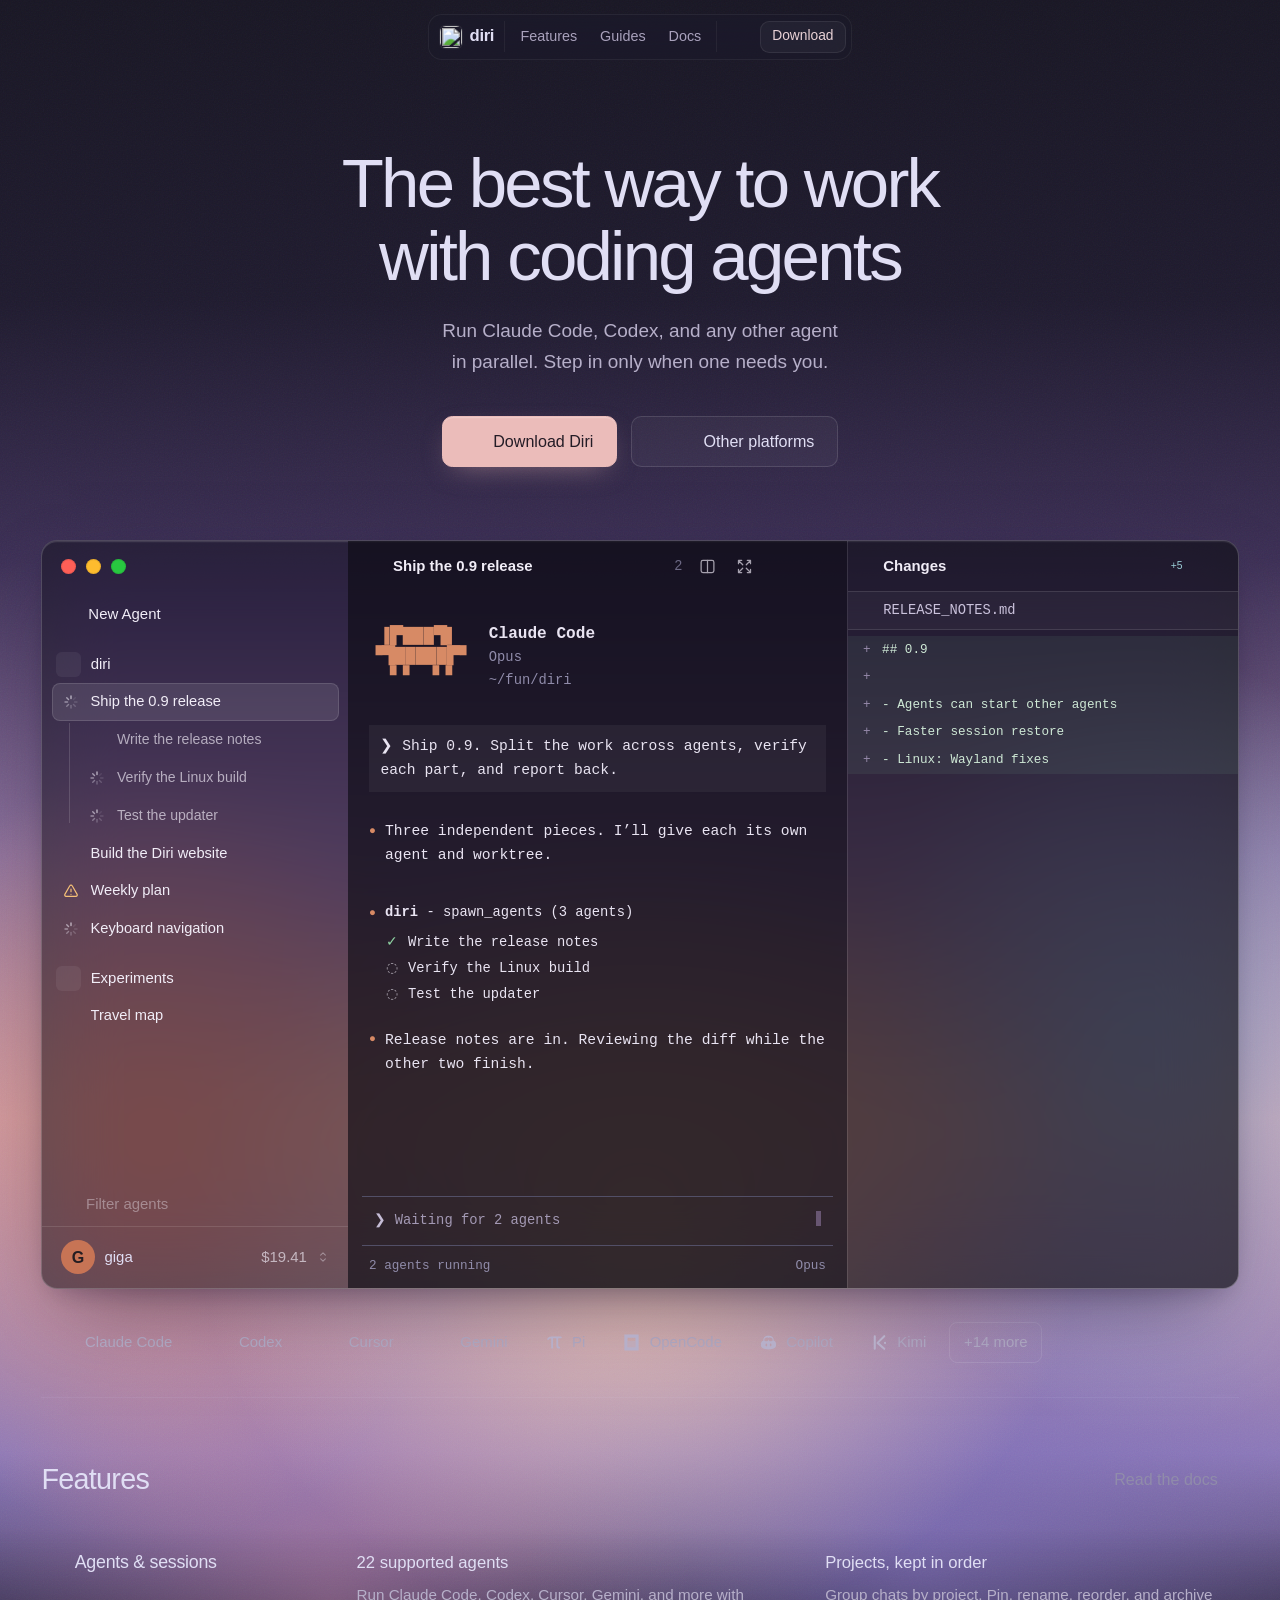
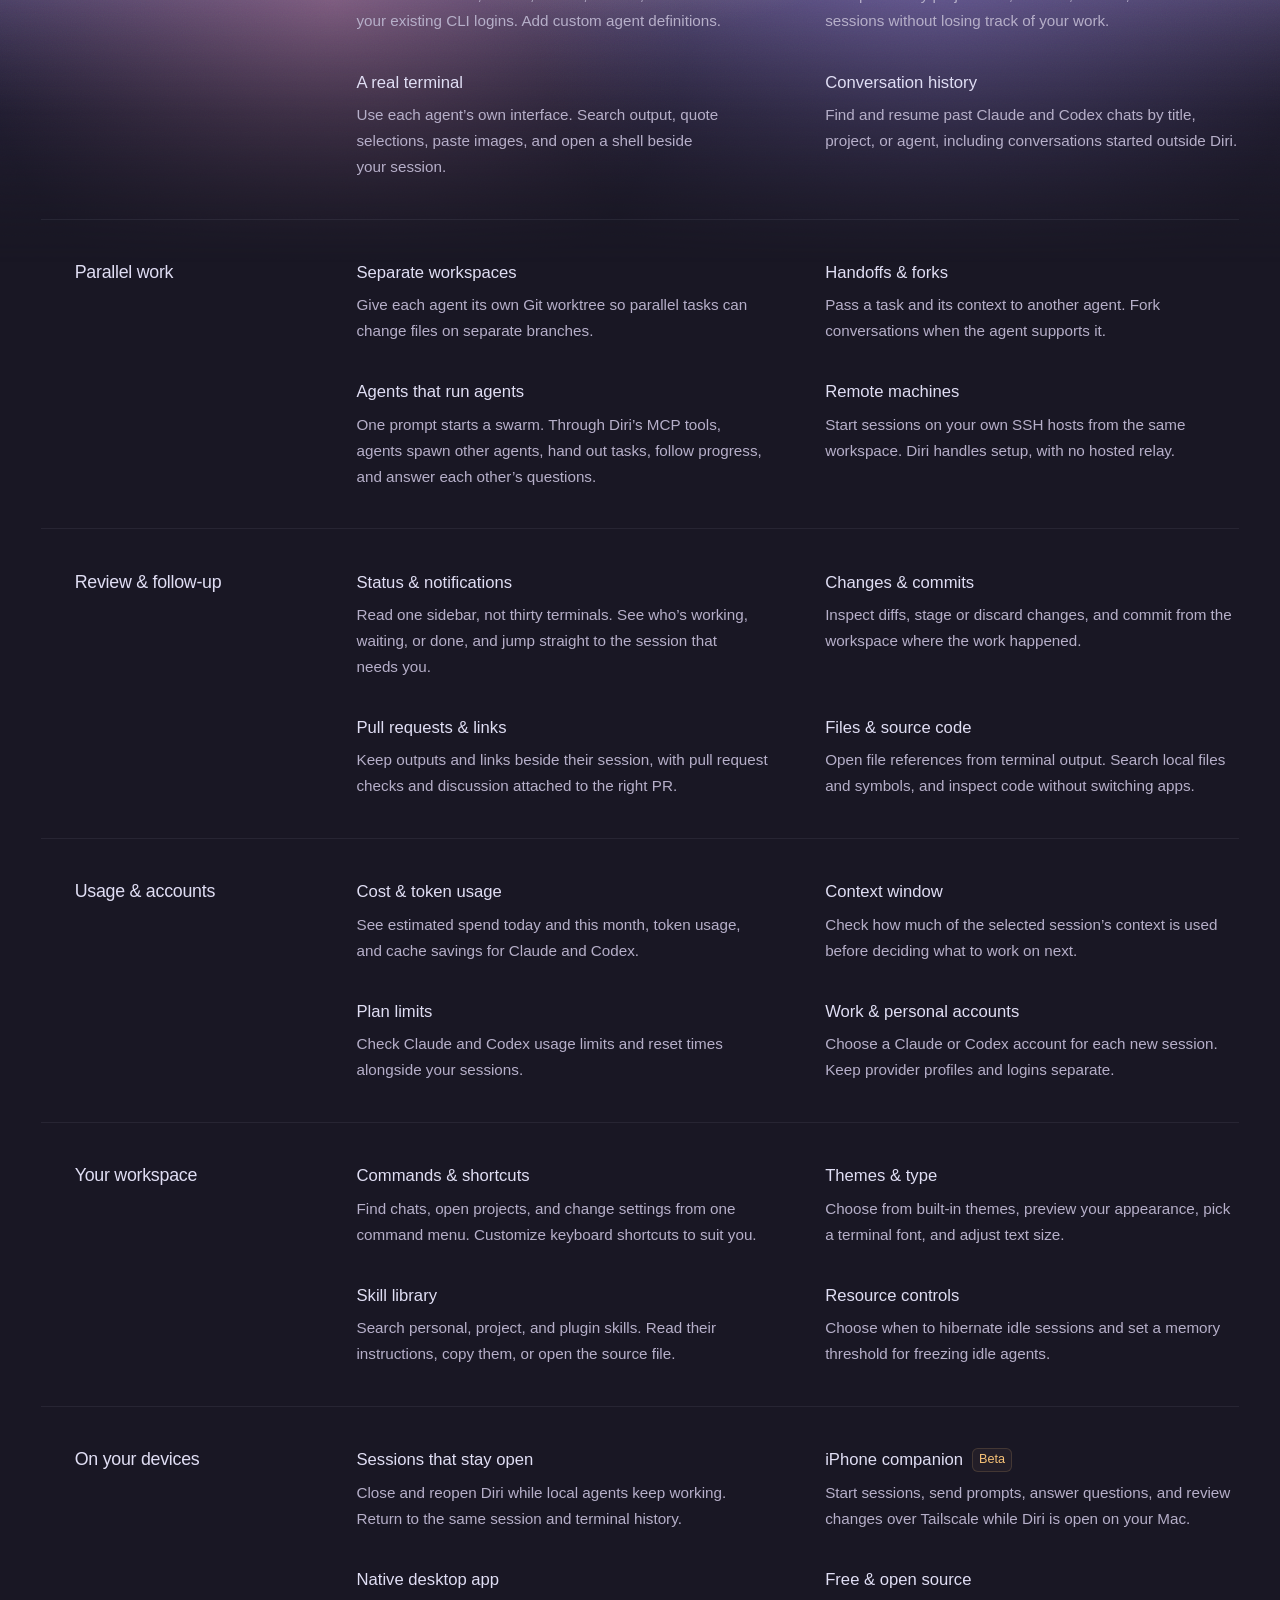
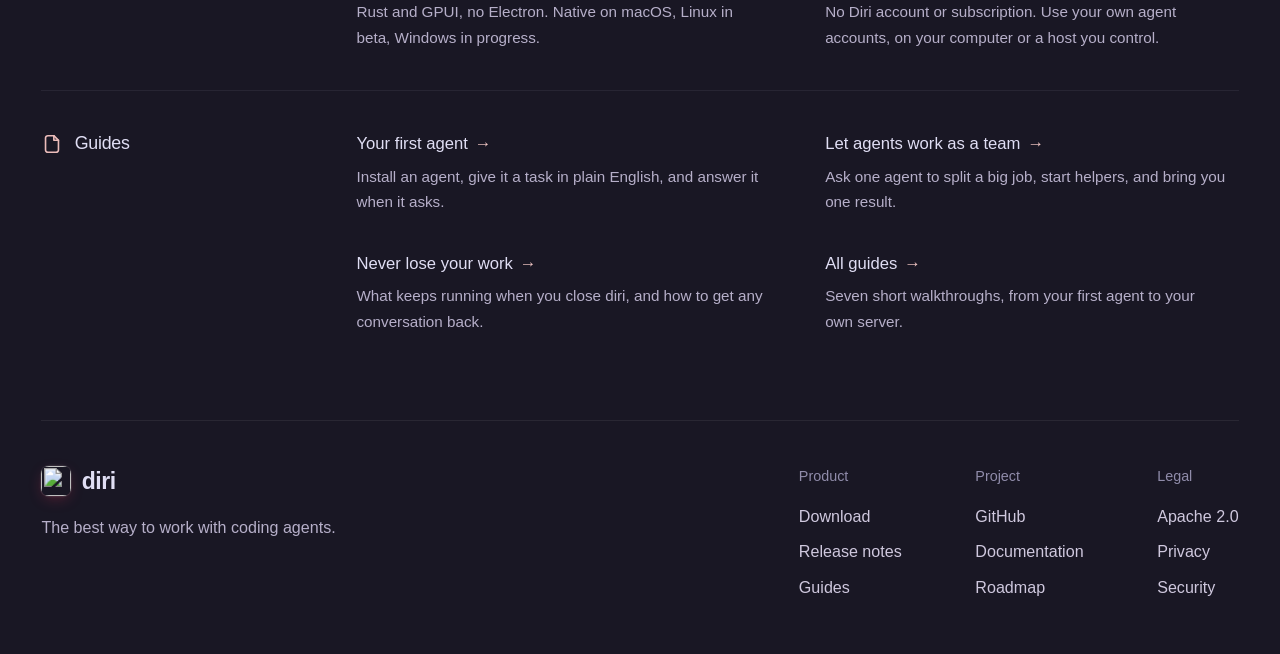
==== commit 72df80a4: "Rewrite the guides for everyone, with real screens and copyable prompts Seven guides replace the two" ====
--- a/website/index.html
+++ b/website/index.html
@@ -267,8 +267,10 @@
         <section class="feature-group" aria-labelledby="feature-group-guides">
           <h3 id="feature-group-guides"><span class="icon" data-icon="file" aria-hidden="true"></span>Guides</h3>
           <dl class="feature-list">
-            <div><dt><a href="/guides/parallel-agents/">Run Claude Code and Codex in parallel <span aria-hidden="true">→</span></a></dt><dd>Give two agents separate tasks and Git worktrees, then review each change.</dd></div>
-            <div><dt><a href="/guides/remote-sessions/">Keep agent sessions running over SSH <span aria-hidden="true">→</span></a></dt><dd>Connect a host, start an agent, and understand what survives a disconnect.</dd></div>
+            <div><dt><a href="/guides/first-agent/">Your first agent <span aria-hidden="true">→</span></a></dt><dd>Install an agent, give it a task in plain English, and answer it when it asks.</dd></div>
+            <div><dt><a href="/guides/agent-teams/">Let agents work as a team <span aria-hidden="true">→</span></a></dt><dd>Ask one agent to split a big job, start helpers, and bring you one result.</dd></div>
+            <div><dt><a href="/guides/never-lose-work/">Never lose your work <span aria-hidden="true">→</span></a></dt><dd>What keeps running when you close diri, and how to get any conversation back.</dd></div>
+            <div><dt><a href="/guides/">All guides <span aria-hidden="true">→</span></a></dt><dd>Seven short walkthroughs, from your first agent to your own server.</dd></div>
           </dl>
         </section>
       </section>
--- a/website/guides.css
+++ b/website/guides.css
@@ -0,0 +1,103 @@
+/* Guides: one readable column, real screens, and prompts you can copy. */
+.guide-page { background: var(--paper); }
+.guide-page .site-wrap { max-width: 1120px; }
+
+.guide-heading { max-width: 760px; padding: 72px 0 40px; }
+.eyebrow { display: block; color: #a9a2bc; font-size: 13px; line-height: 1.5; text-decoration: none; transition: color 140ms ease; }
+a.eyebrow:hover { color: var(--rp-text); }
+.guide-heading h1 { margin: 16px 0 16px; font-size: clamp(34px, 5vw, 50px); line-height: 1.08; letter-spacing: -.035em; font-weight: 500; text-wrap: balance; }
+.guide-heading > p { max-width: 620px; margin: 0; font-size: 18px; line-height: 1.6; color: #b6afc9; text-wrap: pretty; }
+.guide-meta { display: flex; gap: 8px; margin-top: 22px; }
+.guide-meta span { padding: 3px 10px; border-radius: 999px; font-size: 12.5px; color: #cfc8de; background: #ffffff0a; border: 1px solid #ffffff14; }
+
+.guide-layout { display: grid; grid-template-columns: 200px minmax(0, 1fr); gap: 64px; padding: 36px 0 96px; border-top: 1px solid #ffffff12; }
+.guide-toc { position: sticky; top: 84px; align-self: start; display: flex; flex-direction: column; gap: 10px; font-size: 13px; line-height: 1.5; }
+.guide-toc > span { margin-bottom: 4px; color: var(--rp-text); font-weight: 500; }
+.guide-toc a { color: #a9a2bc; text-decoration: none; transition: color 140ms ease; }
+.guide-toc a:hover { color: var(--rp-text); }
+
+.guide-content { max-width: 680px; min-width: 0; font-size: 16.5px; line-height: 1.75; color: #c9c2d8; }
+.guide-content p { margin: 0 0 16px; }
+.guide-content strong { color: var(--rp-text); font-weight: 550; }
+.guide-content a { color: var(--rp-text); text-decoration: underline; text-decoration-color: #ebbcba66; text-underline-offset: 4px; transition: text-decoration-color 140ms ease; }
+.guide-content a:hover { text-decoration-color: #ebbcba; }
+.guide-content ol, .guide-content ul { margin: 0 0 18px; padding-left: 22px; }
+.guide-content li { margin: 8px 0; padding-left: 4px; }
+.guide-content li::marker { color: #8e86a3; }
+.guide-content code { font: .86em ui-monospace, SFMono-Regular, Menlo, monospace; color: var(--rp-text); }
+.guide-content pre { margin: 0 0 18px; padding: 14px 18px; border-radius: 10px; background: #ffffff08; border: 1px solid #ffffff12; overflow-x: auto; }
+.guide-content kbd { display: inline-block; min-width: 1.6em; margin: 0 1px; padding: 1px 6px; border-radius: 6px; font: 500 .82em/1.5 -apple-system, BlinkMacSystemFont, sans-serif; text-align: center; color: var(--rp-text); background: #ffffff10; border: 1px solid #ffffff1c; box-shadow: inset 0 -1px 0 #ffffff12; }
+
+.learn { margin-bottom: 44px; padding: 18px 22px; border-radius: 12px; background: #ffffff07; border: 1px solid #ffffff12; }
+.learn strong { display: block; margin-bottom: 6px; font-size: 13px; letter-spacing: .02em; color: #f0c5c3; }
+.learn ul { margin: 0; padding-left: 20px; }
+.learn li { margin: 4px 0; }
+
+.step { scroll-margin-top: 84px; margin-bottom: 52px; }
+.step h2 { display: flex; align-items: center; gap: 12px; margin: 0 0 16px; font-size: 22px; line-height: 1.3; letter-spacing: -.015em; font-weight: 550; color: var(--rp-text); }
+.step-n { flex: 0 0 auto; display: grid; place-items: center; width: 28px; height: 28px; border-radius: 50%; font-size: 13px; font-weight: 600; color: #f0c5c3; background: #ebbcba17; border: 1px solid #ebbcba40; }
+
+.prompt { position: relative; margin: 0 0 14px; padding: 14px 92px 14px 18px; border-radius: 12px; background: linear-gradient(160deg, #ebbcba10, #ffffff05); border: 1px solid #ebbcba2e; }
+.prompt-label { display: block; margin-bottom: 4px; font-size: 12px; font-weight: 500; letter-spacing: .02em; color: #f0c5c3; }
+.prompt p { margin: 0; color: var(--rp-text); font-size: 15.5px; line-height: 1.6; }
+.prompt-copy { position: absolute; top: 12px; right: 12px; height: 28px; padding: 0 11px; border-radius: 8px; font-size: 12.5px; color: #e9d2d6; background: #ffffff0d; border: 1px solid #ffffff1a; transition: background-color 140ms ease; }
+.prompt-copy:hover { background: #ffffff18; }
+
+.note { margin: 6px 0 18px; padding: 14px 18px; border-radius: 12px; background: #ffffff07; }
+.note strong { display: block; margin-bottom: 2px; font-size: 13px; font-weight: 500; color: #a9a2bc; }
+.note p { margin: 0; font-size: 15.5px; }
+
+.shot { margin: 8px 0 22px; }
+.shot img { display: block; width: 280px; max-width: 100%; height: auto; border-radius: 12px; border: 1px solid #ffffff17; box-shadow: 0 18px 40px -22px #000c; background: #3a3846; }
+.shot-wide img { width: 100%; max-width: 564px; }
+.shot figcaption { margin-top: 10px; max-width: 520px; font-size: 13.5px; line-height: 1.55; color: #a9a2bc; }
+.shot figcaption strong { font-weight: 500; }
+
+.defs, .keys { margin: 0 0 18px; }
+.defs > div, .keys > div { display: grid; grid-template-columns: 180px minmax(0, 1fr); gap: 20px; padding: 12px 0; border-top: 1px solid #ffffff10; }
+.defs > div:last-child, .keys > div:last-child { border-bottom: 1px solid #ffffff10; }
+.defs dt, .keys dt { color: var(--rp-text); font-weight: 500; }
+.defs dt span { display: block; margin-top: 4px; font-weight: 400; }
+.defs dd, .keys dd { margin: 0; font-size: 15.5px; }
+.keys dt { white-space: nowrap; }
+
+.tone { font-weight: 550; }
+.tone::before { content: ''; display: inline-block; width: 8px; height: 8px; margin: 0 6px 1px 0; border-radius: 50%; background: currentColor; }
+.tone.amber { color: #f6c177; }
+.tone.green { color: #8fd3a3; }
+.tone.grey { color: #a9a2bc; }
+.tone.working { color: #e08a63; }
+
+.guide-pager { display: grid; grid-template-columns: 1fr 1fr; gap: 16px; margin-top: 64px; padding-top: 28px; border-top: 1px solid #ffffff12; }
+.guide-pager a { display: flex; flex-direction: column; gap: 4px; padding: 14px 16px; border-radius: 12px; color: var(--rp-text); text-decoration: none; font-size: 16px; font-weight: 500; border: 1px solid #ffffff12; transition: border-color 140ms ease, background-color 140ms ease; }
+.guide-pager a span { font-size: 12.5px; font-weight: 400; color: #a9a2bc; }
+.guide-pager .next { text-align: right; }
+.guide-pager a:hover { border-color: #ffffff26; background: #ffffff06; }
+
+/* Guides index: three groups of numbered rows. */
+.guide-index { padding-bottom: 96px; }
+.guide-index .guide-heading { padding-bottom: 28px; }
+.guide-group { padding-top: 40px; }
+.guide-group h2 { margin: 0 0 6px; font-size: 13px; font-weight: 500; letter-spacing: .02em; color: #f0c5c3; }
+.guide-rows { margin: 0; padding: 0; list-style: none; }
+.guide-row { display: grid; grid-template-columns: 48px minmax(0, 1fr) auto; align-items: baseline; gap: 16px; padding: 20px 0; border-bottom: 1px solid #ffffff10; text-decoration: none; }
+.guide-n { font: 500 13px ui-monospace, Menlo, monospace; color: #8e86a3; }
+.guide-text strong { display: block; font-size: 19px; font-weight: 500; letter-spacing: -.01em; color: var(--rp-text); transition: color 140ms ease; }
+.guide-text > span { display: block; margin-top: 4px; max-width: 640px; font-size: 15px; line-height: 1.55; color: #a9a2bc; }
+.guide-row-meta { font-size: 13px; color: #8e86a3; white-space: nowrap; }
+.guide-row:hover .guide-text strong { color: #f0c5c3; }
+
+.guide-page a:focus-visible, .prompt-copy:focus-visible { outline: 2px solid var(--rp-rose); outline-offset: 3px; border-radius: 4px; }
+
+@media (max-width: 820px) {
+  .guide-heading { padding: 44px 0 28px; }
+  .guide-heading > p { font-size: 16.5px; }
+  .guide-layout { display: block; padding-top: 24px; }
+  .guide-toc { position: static; padding-bottom: 24px; margin-bottom: 32px; border-bottom: 1px solid #ffffff12; }
+  .guide-content { font-size: 16px; }
+  .defs > div, .keys > div { grid-template-columns: 1fr; gap: 4px; }
+  .guide-row { grid-template-columns: 36px minmax(0, 1fr); }
+  .guide-row-meta { grid-column: 2; }
+  .guide-pager { grid-template-columns: 1fr; }
+  .prompt { padding-right: 18px; padding-top: 44px; }
+}
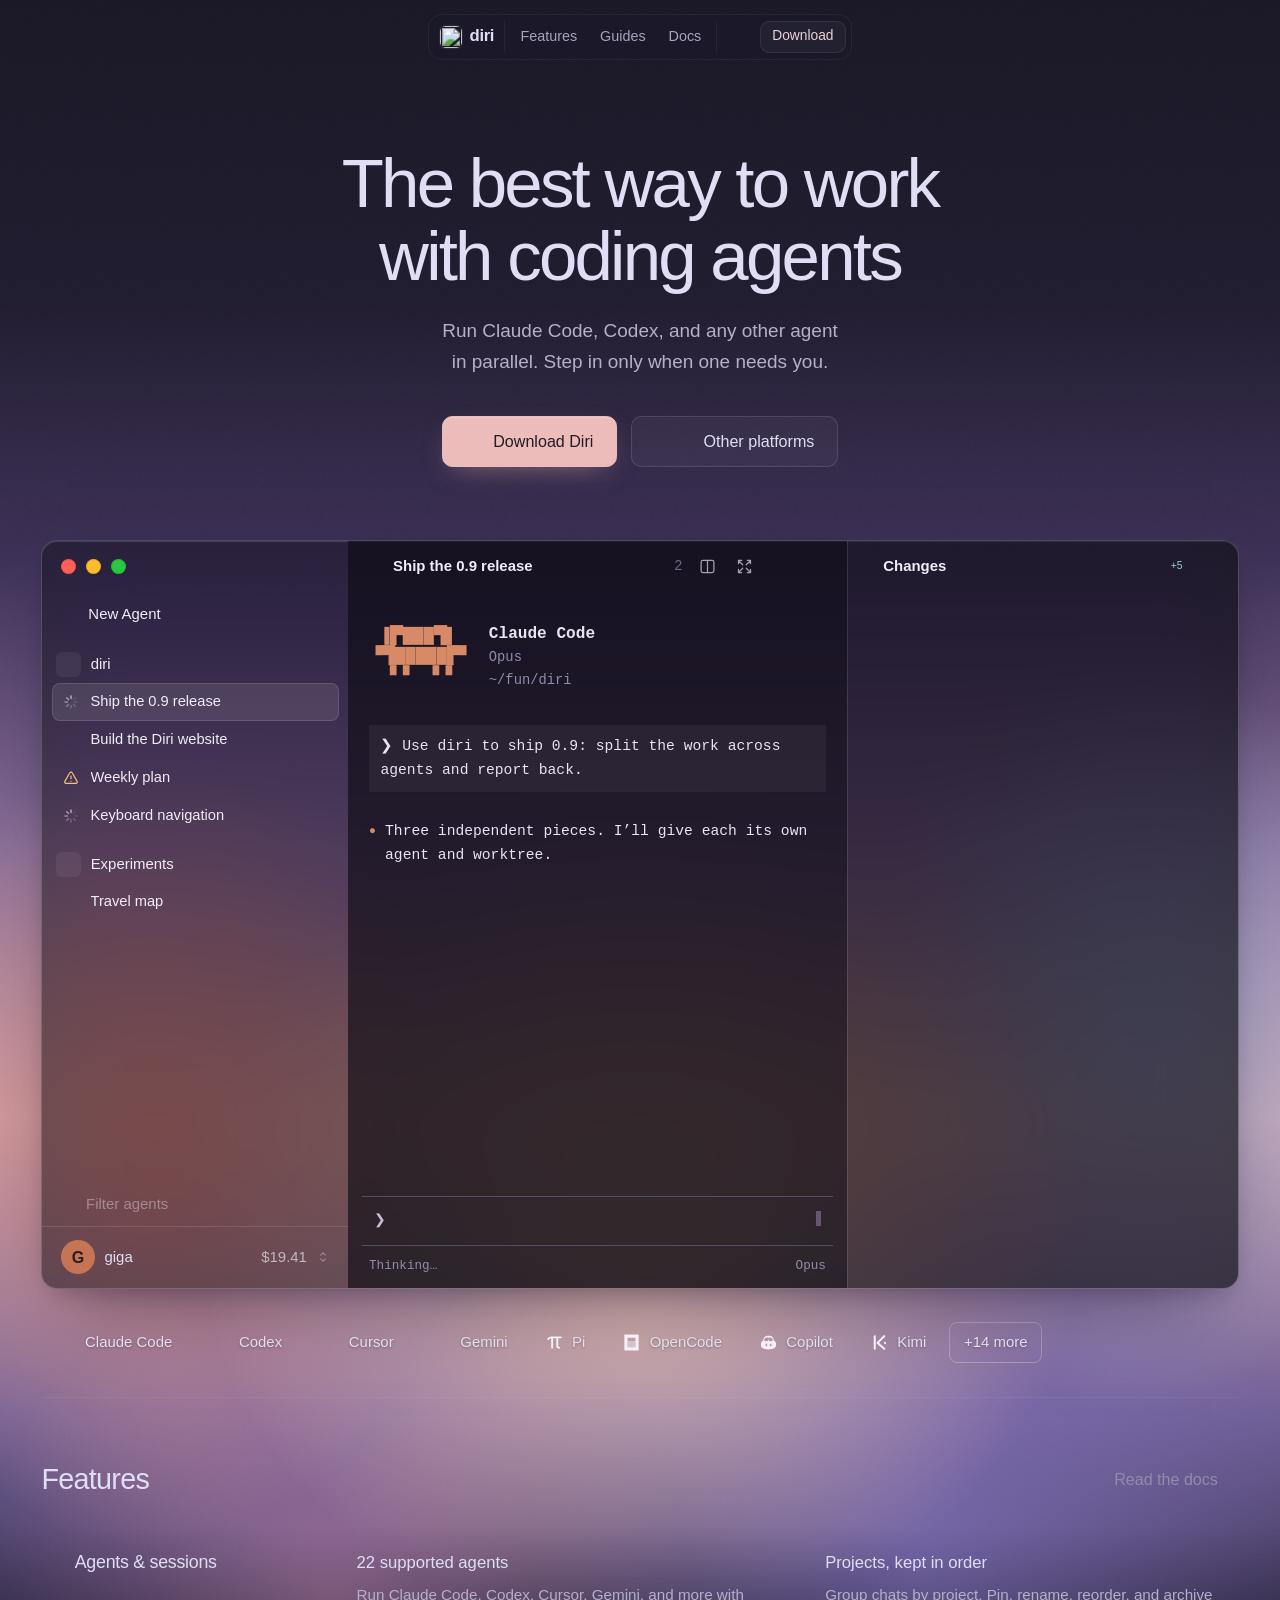
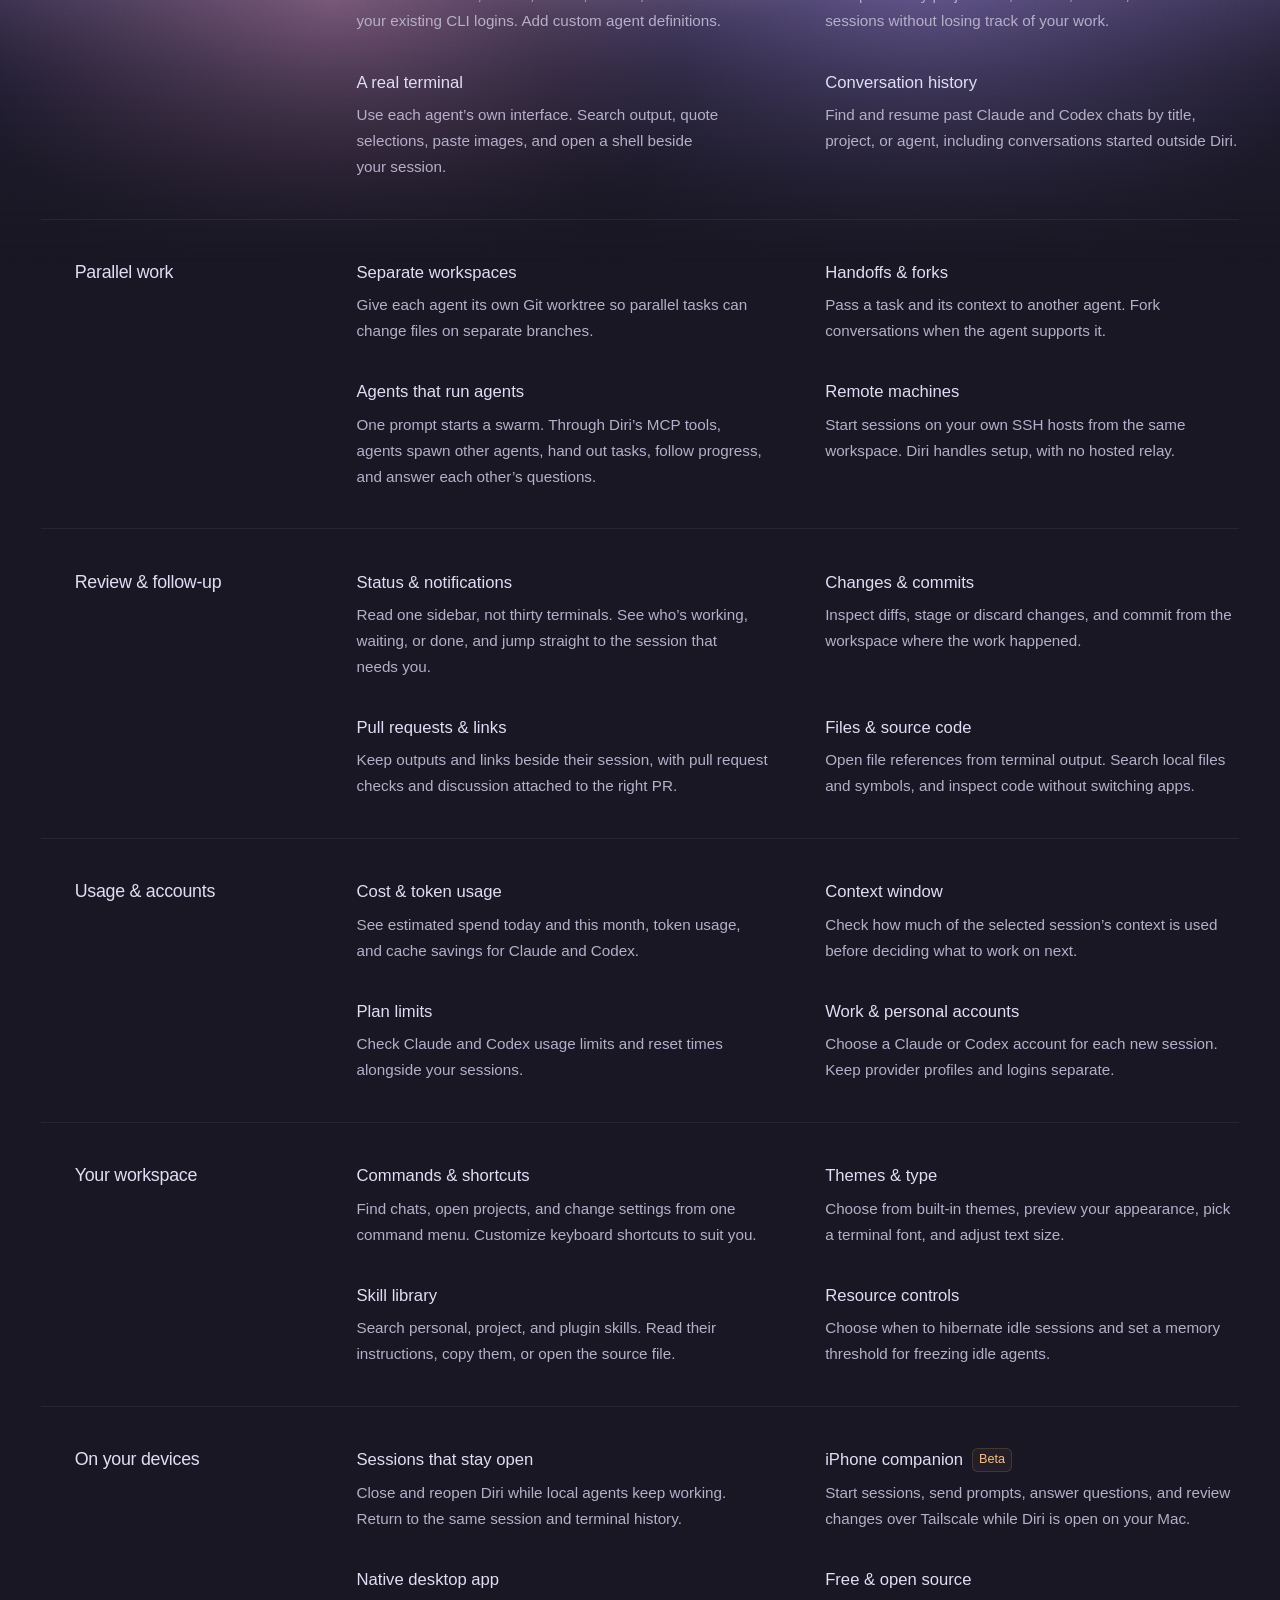
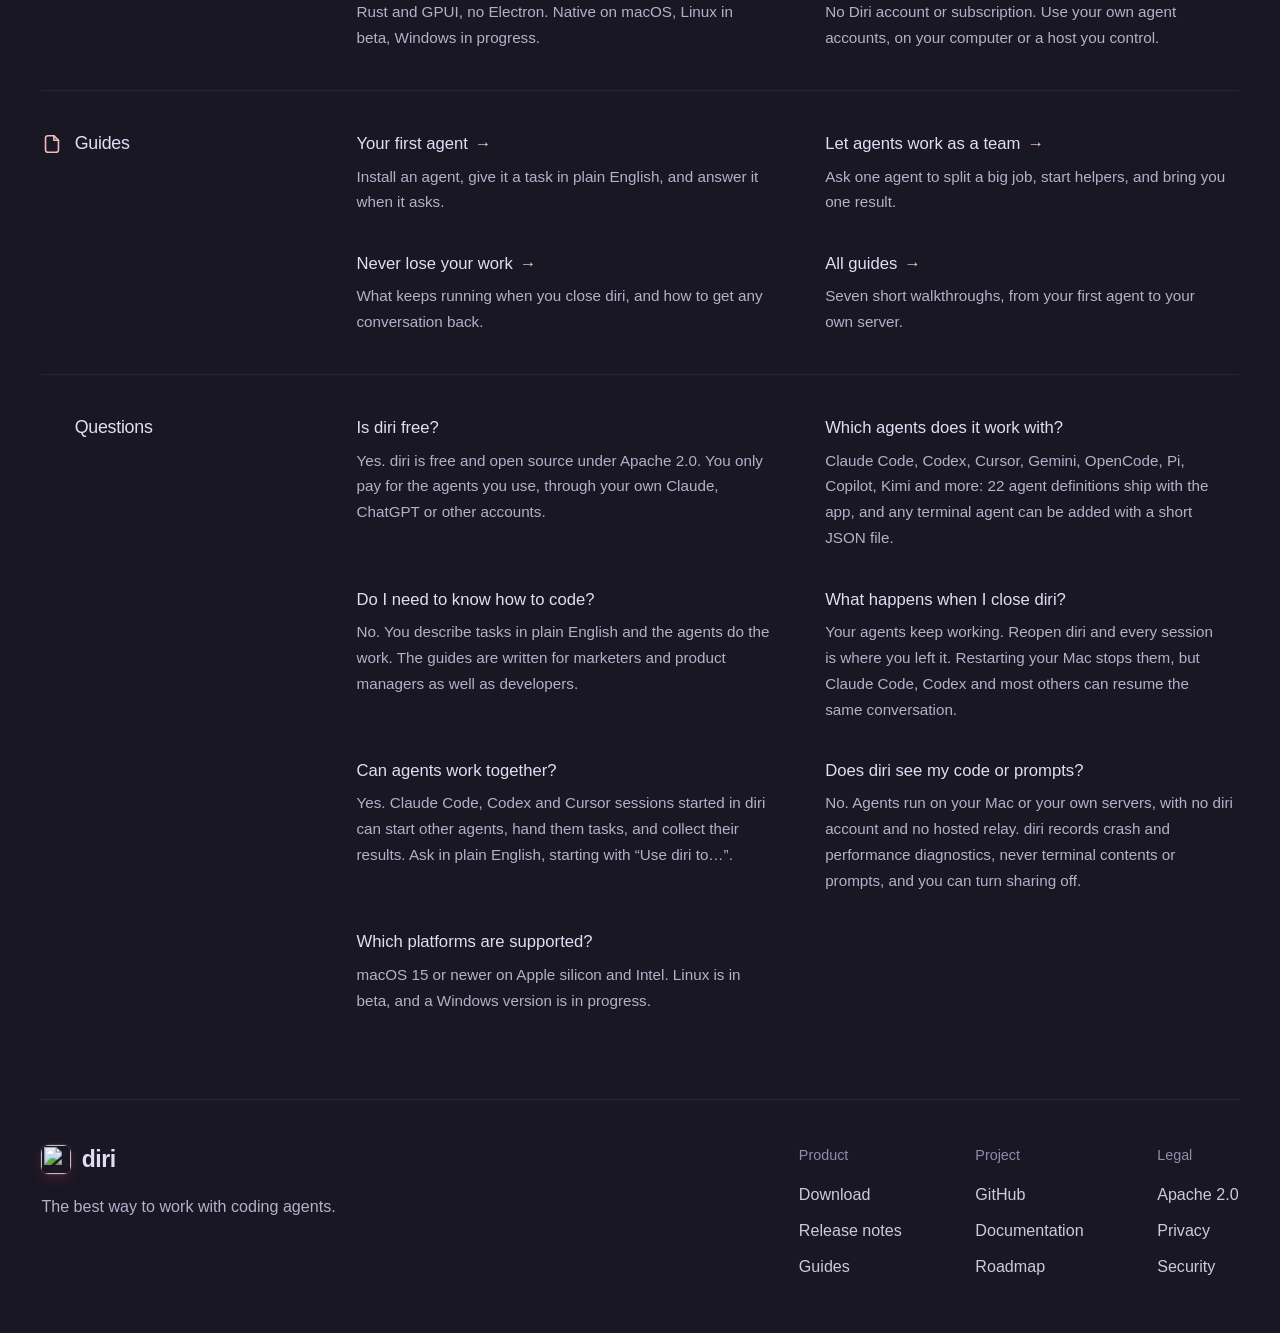
==== commit 5dc73d71: "Animate the swarm demo, show live stars and commit cadence, add FAQ and SEO The hero mockup now play" ====
--- a/website/index.html
+++ b/website/index.html
@@ -4,8 +4,8 @@
   <meta charset="utf-8">
   <meta name="viewport" content="width=device-width, initial-scale=1">
   <meta name="theme-color" content="#191724">
-  <title>Diri — The best way to work with coding agents</title>
-  <meta name="description" content="Run Claude Code, Codex, Cursor, and Gemini fifty at a time. Agents spawn agents, every task gets a worktree, and every change lands in one review. Free and open source.">
+  <title>Diri — Run Claude Code, Codex and other coding agents in parallel</title>
+  <meta name="description" content="Free, open-source Mac app to run Claude Code, Codex, Cursor and Gemini side by side. Agents start other agents, and sessions keep running when you close it.">
   <meta name="robots" content="index, follow, max-image-preview:large">
   <link rel="canonical" href="https://diri.sh/">
   <meta property="og:type" content="website">
@@ -13,7 +13,7 @@
   <meta property="og:locale" content="en_US">
   <meta property="og:url" content="https://diri.sh/">
   <meta property="og:title" content="Diri — The best way to work with coding agents">
-  <meta property="og:description" content="Run Claude Code, Codex, Cursor, and Gemini fifty at a time. Agents spawn agents, every task gets a worktree, and every change lands in one review. Free and open source.">
+  <meta property="og:description" content="Free, open-source Mac app to run Claude Code, Codex, Cursor and Gemini side by side. Agents start other agents, and sessions keep running when you close it.">
   <meta property="og:image" content="https://diri.sh/assets/social-card.jpg">
   <meta property="og:image:type" content="image/jpeg">
   <meta property="og:image:width" content="1200">
@@ -21,7 +21,7 @@
   <meta property="og:image:alt" content="Diri: the best way to work with coding agents. A Claude Code session starting three agents, shown in the app window.">
   <meta name="twitter:card" content="summary_large_image">
   <meta name="twitter:title" content="Diri — The best way to work with coding agents">
-  <meta name="twitter:description" content="Run Claude Code, Codex, Cursor, and Gemini fifty at a time. Agents spawn agents, every task gets a worktree, and every change lands in one review. Free and open source.">
+  <meta name="twitter:description" content="Free, open-source Mac app to run Claude Code, Codex, Cursor and Gemini side by side. Agents start other agents, and sessions keep running when you close it.">
   <meta name="twitter:image" content="https://diri.sh/assets/social-card.jpg">
   <meta name="twitter:image:alt" content="Diri: the best way to work with coding agents.">
   <link rel="icon" href="/favicon.svg" type="image/svg+xml" sizes="any">
@@ -43,8 +43,8 @@
       "@type": "WebPage",
       "@id": "https://diri.sh/#webpage",
       "url": "https://diri.sh/",
-      "name": "Diri — The best way to work with coding agents",
-      "description": "Run Claude Code, Codex, Cursor, and Gemini fifty at a time. Agents spawn agents, every task gets a worktree, and every change lands in one review. Free and open source.",
+      "name": "Diri — Run Claude Code, Codex and other coding agents in parallel",
+      "description": "Free, open-source Mac app to run Claude Code, Codex, Cursor and Gemini side by side. Agents start other agents, and sessions keep running when you close it.",
       "isPartOf": {
         "@id": "https://diri.sh/#website"
       },
@@ -64,7 +64,7 @@
       "@id": "https://diri.sh/#app",
       "name": "Diri",
       "url": "https://diri.sh/",
-      "description": "Run Claude Code, Codex, Cursor, and Gemini fifty at a time. Agents spawn agents, every task gets a worktree, and every change lands in one review. Free and open source.",
+      "description": "Free, open-source Mac app to run Claude Code, Codex, Cursor and Gemini side by side. Agents start other agents, and sessions keep running when you close it.",
       "applicationCategory": "DeveloperApplication",
       "operatingSystem": [
         "macOS",
@@ -84,13 +84,76 @@
         "url": "https://github.com/cristicretu/diri/releases/latest"
       },
       "featureList": [
-        "Parallel AI agent sessions",
-        "Agents that spawn and coordinate agents",
-        "Persistent local sessions",
+        "Run many AI coding agents in parallel",
+        "Agents that start and coordinate other agents",
+        "Sessions that survive closing the app",
         "Isolated Git worktrees",
         "Code review and pull request status",
         "Usage and account profiles",
         "Remote sessions over SSH"
+      ],
+      "softwareRequirements": "macOS 15 or later"
+    },
+    {
+      "@type": "FAQPage",
+      "@id": "https://diri.sh/#faq",
+      "mainEntity": [
+        {
+          "@type": "Question",
+          "name": "Is diri free?",
+          "acceptedAnswer": {
+            "@type": "Answer",
+            "text": "Yes. diri is free and open source under Apache 2.0. You only pay for the agents you use, through your own Claude, ChatGPT or other accounts."
+          }
+        },
+        {
+          "@type": "Question",
+          "name": "Which agents does it work with?",
+          "acceptedAnswer": {
+            "@type": "Answer",
+            "text": "Claude Code, Codex, Cursor, Gemini, OpenCode, Pi, Copilot, Kimi and more: 22 agent definitions ship with the app, and any terminal agent can be added with a short JSON file."
+          }
+        },
+        {
+          "@type": "Question",
+          "name": "Do I need to know how to code?",
+          "acceptedAnswer": {
+            "@type": "Answer",
+            "text": "No. You describe tasks in plain English and the agents do the work. The guides are written for marketers and product managers as well as developers."
+          }
+        },
+        {
+          "@type": "Question",
+          "name": "What happens when I close diri?",
+          "acceptedAnswer": {
+            "@type": "Answer",
+            "text": "Your agents keep working. Reopen diri and every session is where you left it. Restarting your Mac stops them, but Claude Code, Codex and most others can resume the same conversation."
+          }
+        },
+        {
+          "@type": "Question",
+          "name": "Can agents work together?",
+          "acceptedAnswer": {
+            "@type": "Answer",
+            "text": "Yes. Claude Code, Codex and Cursor sessions started in diri can start other agents, hand them tasks, and collect their results. Ask in plain English, starting with “Use diri to…”."
+          }
+        },
+        {
+          "@type": "Question",
+          "name": "Does diri see my code or prompts?",
+          "acceptedAnswer": {
+            "@type": "Answer",
+            "text": "No. Agents run on your Mac or your own servers, with no diri account and no hosted relay. diri records crash and performance diagnostics, never terminal contents or prompts, and you can turn sharing off."
+          }
+        },
+        {
+          "@type": "Question",
+          "name": "Which platforms are supported?",
+          "acceptedAnswer": {
+            "@type": "Answer",
+            "text": "macOS 15 or newer on Apple silicon and Intel. Linux is in beta, and a Windows version is in progress."
+          }
+        }
       ]
     }
   ]
@@ -101,6 +164,7 @@
   <script src="agent-previews.js" defer></script>
   <script src="app.js" defer></script>
   <script type="module" src="downloads.js"></script>
+  <script type="module" src="stats.js"></script>
 </head>
 <body>
   <div class="page-sky" aria-hidden="true"></div>
@@ -109,11 +173,12 @@
     <header class="site-header">
       <a class="wordmark" href="/" aria-label="Diri home"><img class="app-mark" src="/assets/brand/diri-icon.svg" width="26" height="26" alt="">diri</a>
       <nav class="site-nav" aria-label="Main"><a href="/#features">Features</a><a href="/guides/">Guides</a><a href="https://github.com/cristicretu/diri/tree/main/docs">Docs</a></nav>
-      <div class="header-actions"><a class="github-link" href="https://github.com/cristicretu/diri" aria-label="Diri on GitHub" title="Diri on GitHub"><span class="icon" data-icon="github" aria-hidden="true"></span></a><a class="nav-download" href="https://github.com/cristicretu/diri/releases/latest">Download</a></div>
+      <div class="header-actions"><a class="github-link" href="https://github.com/cristicretu/diri" aria-label="Diri on GitHub" title="Diri on GitHub"><span class="icon" data-icon="github" aria-hidden="true"></span><span class="star-count" hidden></span></a><a class="nav-download" href="https://github.com/cristicretu/diri/releases/latest">Download</a></div>
     </header>
     <main id="main">
       <section class="intro" aria-labelledby="page-title">
         <div class="intro-heading">
+          <a class="cadence" id="cadence" href="https://github.com/cristicretu/diri/commits/main" hidden><span class="cadence-dot" aria-hidden="true"></span><span></span></a>
           <h1 id="page-title">The best way to work with coding agents</h1>
           <p>Run Claude Code, Codex, and any other agent in parallel. Step in only when one needs you.</p>
         </div>
@@ -139,11 +204,11 @@
             <div class="sidebar-top"><span class="traffic-lights" aria-hidden="true"><i></i><i></i><i></i></span><button class="icon-button" data-open="command" aria-label="Open commands"><span class="icon" data-icon="settings"></span></button><button class="icon-button" data-open="command" aria-label="Search conversations"><span class="icon" data-icon="search"></span></button><button class="icon-button" id="toggle-sidebar" aria-label="Collapse sidebar"><span class="icon" data-icon="sidebar"></span></button></div>
             <button class="new-chat" data-open="command"><span class="icon" data-icon="new-agent"></span>New Agent <span class="agent-logo new-chat-agent" data-agent="claude"></span></button>
             <div class="sidebar-group"><span class="group-chevron"><span class="icon" data-icon="chevron-down"></span></span>diri</div>
-            <button class="chat-row selected" data-chat="release" aria-pressed="true"><span class="chat-state working" aria-label="Working"><span class="icon" data-icon="working-0"></span></span><span>Ship the 0.9 release</span><span class="agent-logo claude" data-agent="claude"></span></button>
+            <button class="chat-row selected" data-chat="release" aria-pressed="true"><span class="chat-state completed" aria-label="Completed"><span class="icon" data-icon="check"></span></span><span>Ship the 0.9 release</span><span class="agent-logo claude" data-agent="claude"></span></button>
             <div class="chat-children" aria-label="Agents started by Ship the 0.9 release">
-              <div class="chat-row child"><span class="chat-state completed" aria-label="Completed"><span class="icon" data-icon="check"></span></span><span>Write the release notes</span><span class="agent-logo" data-agent="codex"></span></div>
-              <div class="chat-row child"><span class="chat-state working" aria-label="Working"><span class="icon" data-icon="working-0"></span></span><span>Verify the Linux build</span><span class="agent-logo claude" data-agent="claude"></span></div>
-              <div class="chat-row child"><span class="chat-state working" aria-label="Working"><span class="icon" data-icon="working-0"></span></span><span>Test the updater</span><span class="agent-logo gemini" data-agent="gemini"></span></div>
+              <div class="chat-row child" data-child-row><span class="chat-state completed" aria-label="Completed"><span class="icon" data-icon="check"></span></span><span>Write the release notes</span><span class="agent-logo" data-agent="codex"></span></div>
+              <div class="chat-row child" data-child-row><span class="chat-state completed" aria-label="Completed"><span class="icon" data-icon="check"></span></span><span>Verify the Linux build</span><span class="agent-logo claude" data-agent="claude"></span></div>
+              <div class="chat-row child" data-child-row><span class="chat-state completed" aria-label="Completed"><span class="icon" data-icon="check"></span></span><span>Test the updater</span><span class="agent-logo gemini" data-agent="gemini"></span></div>
             </div>
             <button class="chat-row" data-chat="website" aria-pressed="false"><span class="chat-state completed" aria-label="Completed"><span class="icon" data-icon="check"></span></span><span>Build the Diri website</span><span class="agent-logo" data-agent="codex"></span></button>
             <button class="chat-row" data-chat="notes" aria-pressed="false"><span class="chat-state needs-input" aria-label="Needs input"><span class="icon" data-icon="warning"></span></span><span>Weekly plan</span><span class="agent-logo claude" data-agent="claude"></span></button>
@@ -273,6 +338,10 @@
             <div><dt><a href="/guides/">All guides <span aria-hidden="true">→</span></a></dt><dd>Seven short walkthroughs, from your first agent to your own server.</dd></div>
           </dl>
         </section>
+        <section class="feature-group faq" id="faq" aria-labelledby="feature-group-faq">
+          <h3 id="feature-group-faq"><span class="icon" data-icon="more" aria-hidden="true"></span>Questions</h3>
+          <dl class="feature-list"><div><dt>Is diri free?</dt><dd>Yes. diri is free and open source under Apache 2.0. You only pay for the agents you use, through your own Claude, ChatGPT or other accounts.</dd></div><div><dt>Which agents does it work with?</dt><dd>Claude Code, Codex, Cursor, Gemini, OpenCode, Pi, Copilot, Kimi and more: 22 agent definitions ship with the app, and any terminal agent can be added with a short JSON file.</dd></div><div><dt>Do I need to know how to code?</dt><dd>No. You describe tasks in plain English and the agents do the work. The guides are written for marketers and product managers as well as developers.</dd></div><div><dt>What happens when I close diri?</dt><dd>Your agents keep working. Reopen diri and every session is where you left it. Restarting your Mac stops them, but Claude Code, Codex and most others can resume the same conversation.</dd></div><div><dt>Can agents work together?</dt><dd>Yes. Claude Code, Codex and Cursor sessions started in diri can start other agents, hand them tasks, and collect their results. Ask in plain English, starting with “Use diri to…”.</dd></div><div><dt>Does diri see my code or prompts?</dt><dd>No. Agents run on your Mac or your own servers, with no diri account and no hosted relay. diri records crash and performance diagnostics, never terminal contents or prompts, and you can turn sharing off.</dd></div><div><dt>Which platforms are supported?</dt><dd>macOS 15 or newer on Apple silicon and Intel. Linux is in beta, and a Windows version is in progress.</dd></div></dl>
+        </section>
       </section>
     </main>
     <footer class="site-footer">
--- a/website/style.css
+++ b/website/style.css
@@ -629,10 +629,10 @@
   background:
     radial-gradient(48% 30% at 50% 66%, #f6cdb2d9, transparent 72%),
     radial-gradient(34% 30% at 12% 62%, #dc9387cc, transparent 70%),
-    radial-gradient(34% 30% at 90% 56%, #a8c2e8b8, transparent 70%),
+    radial-gradient(34% 30% at 90% 56%, #a8c2e8a6, transparent 66%),
     radial-gradient(44% 30% at 72% 84%, #7d6db6d0, transparent 70%),
     radial-gradient(40% 26% at 26% 86%, #b77fa8b0, transparent 70%),
-    linear-gradient(180deg, #191724 0%, #1f1b2e 16%, #3c2f55 30%, #8a6f9a 46%, #c99aa6 60%, #8b78b8 78%, #2a2440 92%, #191724 100%);
+    linear-gradient(180deg, #191724 0%, #1f1b2e 16%, #3c2f55 30%, #8a6f9a 46%, #c99aa6 60%, #6e5d96 76%, #2a2440 90%, #191724 100%);
   -webkit-mask-image: linear-gradient(#000 82%, transparent); mask-image: linear-gradient(#000 82%, transparent); }
 .page-sky::before { content: ''; position: absolute; inset: 0; opacity: .2; mix-blend-mode: soft-light; background-image: url("data:image/svg+xml,%3Csvg xmlns='http://www.w3.org/2000/svg' width='160' height='160'%3E%3Cfilter id='n'%3E%3CfeTurbulence type='fractalNoise' baseFrequency='.9' numOctaves='2' stitchTiles='stitch'/%3E%3C/filter%3E%3Crect width='100%25' height='100%25' filter='url(%23n)'/%3E%3C/svg%3E"); }
 .desktop-stage { padding: 0; background: none; box-shadow: none; border-radius: 0; overflow: visible; }
@@ -884,3 +884,27 @@
 .site-wrap { padding-top: 12px; }
 .site-header { margin-top: 0; }
 @media (max-width: 600px) { .site-wrap { padding-top: 10px; } .site-header { margin-top: 0; } }
+
+/* The agent strip sits on the brightest band of the sky: near-white names and marks, a faint shadow for separation. */
+.compatible > div, .compatible .agent-switch, .compatible .agent-chip, .compatible .agent-more { color: #f4f0fa; text-shadow: 0 1px 2px #1a10304d; }
+.compatible .agent-logo, .compatible .agent-logo.claude, .compatible .agent-logo.gemini { color: #f4f0fa; filter: drop-shadow(0 1px 1.5px #1a103059); }
+.compatible .agent-switch[aria-pressed="true"] { background: #ffffff24; }
+.compatible .agent-more { border-color: #ffffff47; }
+@media (hover: hover) and (pointer: fine) { .compatible .agent-switch:hover, .compatible .agent-more:hover { color: #fff; background: #ffffff1c; } }
+
+/* Swarm scene: lines appear as the lead produces them, helper rows slide in. */
+.scene-hidden { display: none !important; }
+.scene-running [data-step], .scene-running [data-child-row] { animation: scene-line 320ms var(--ease) both; }
+@keyframes scene-line { from { opacity: 0; transform: translateY(4px); } to { opacity: 1; transform: none; } }
+.composer-typed { color: #f1edf7; }
+.swarm-state.run { color: #f1edf7a8; }
+@media (prefers-reduced-motion: reduce) { .scene-running [data-step], .scene-running [data-child-row] { animation: none; } }
+.composer-typed { white-space: nowrap; overflow: hidden; text-overflow: clip; min-width: 0; }
+
+/* Live repo signals: stars beside the GitHub mark, commit cadence above the headline. */
+.github-link { width: auto; min-width: 28px; gap: 5px; padding: 0 6px; }
+.star-count { font-size: 12px; font-variant-numeric: tabular-nums; color: #cfc8de; }
+.cadence { display: inline-flex; align-items: center; gap: 8px; margin: 0 auto 22px; padding: 5px 12px 5px 10px; border-radius: 999px; font-size: 13px; color: #cfc8de; background: #ffffff08; border: 1px solid #ffffff14; transition: border-color 140ms ease, color 140ms ease; }
+.cadence-dot { width: 7px; height: 7px; border-radius: 50%; background: #8fd3a3; box-shadow: 0 0 0 3px #8fd3a326; }
+@media (hover: hover) and (pointer: fine) { .cadence:hover { color: var(--rp-text); border-color: #ffffff2e; } }
+@media (max-width: 600px) { .cadence { font-size: 12px; margin-bottom: 16px; } }
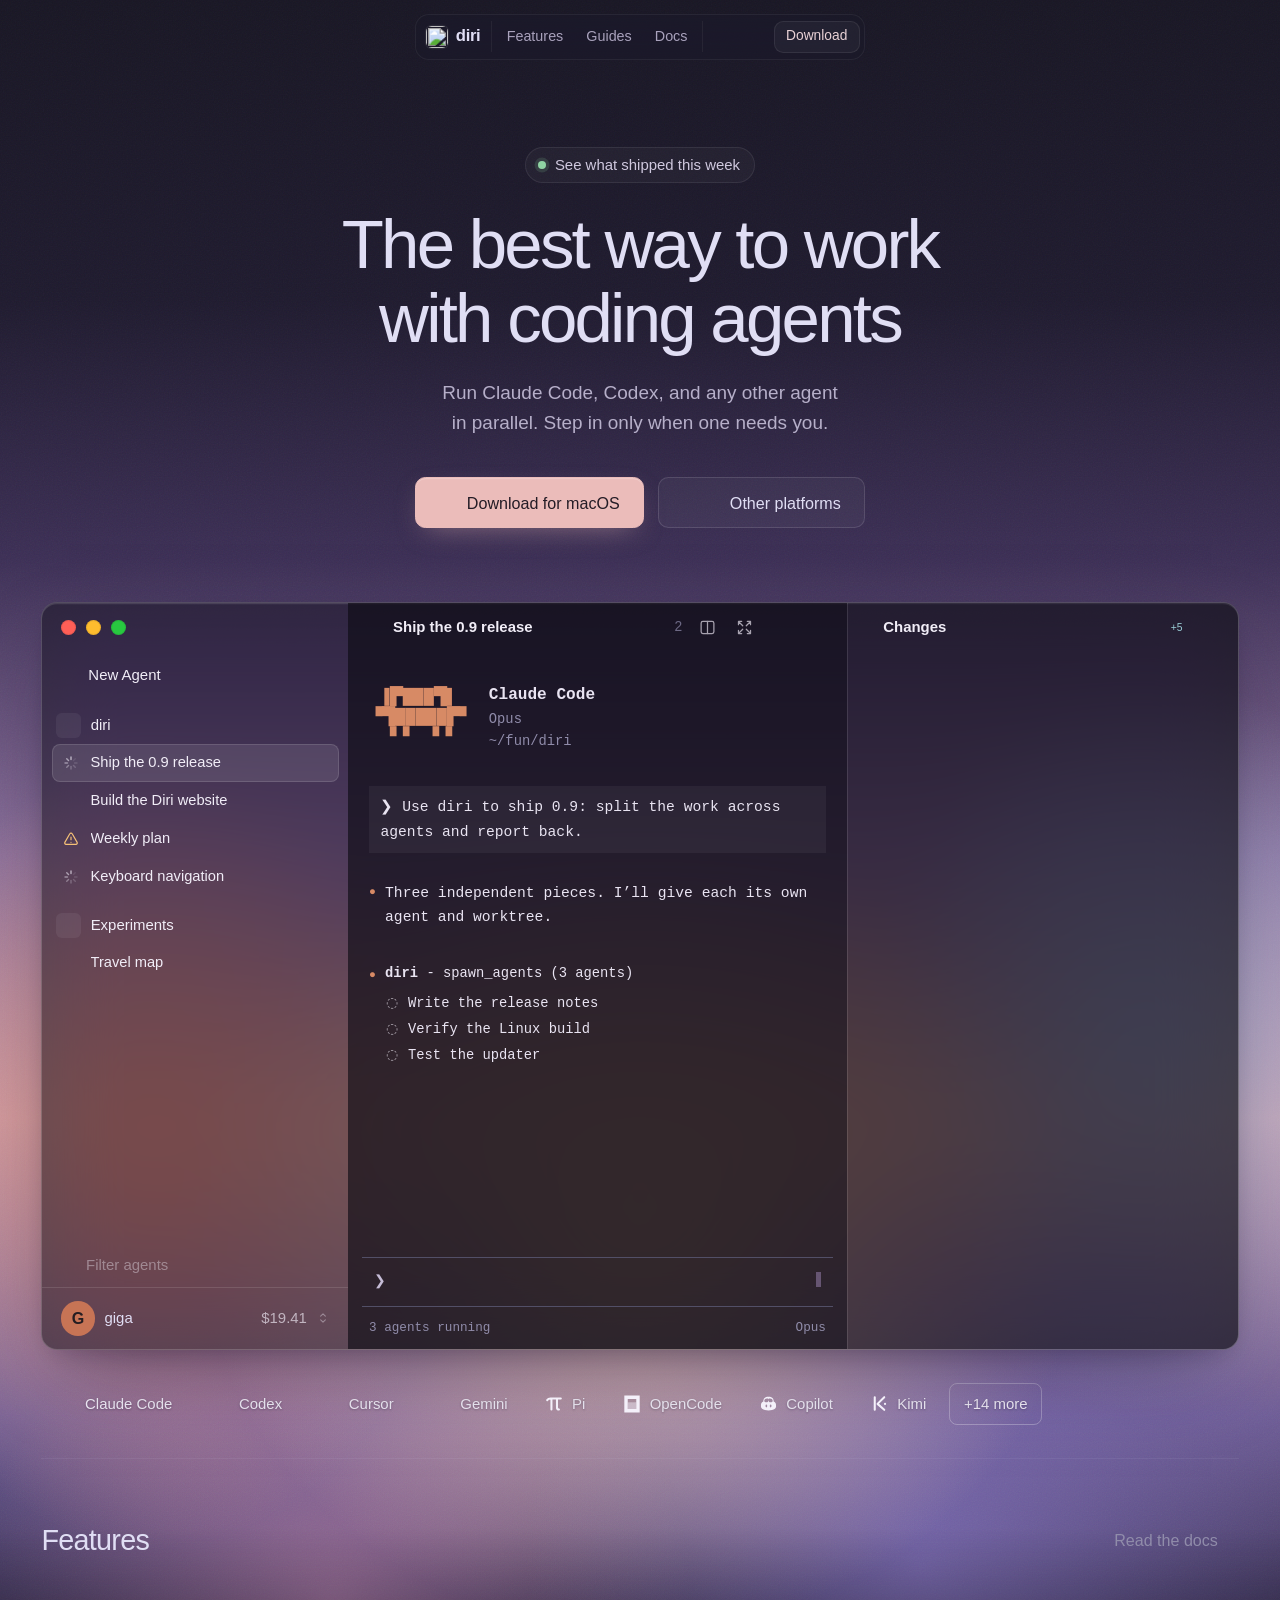
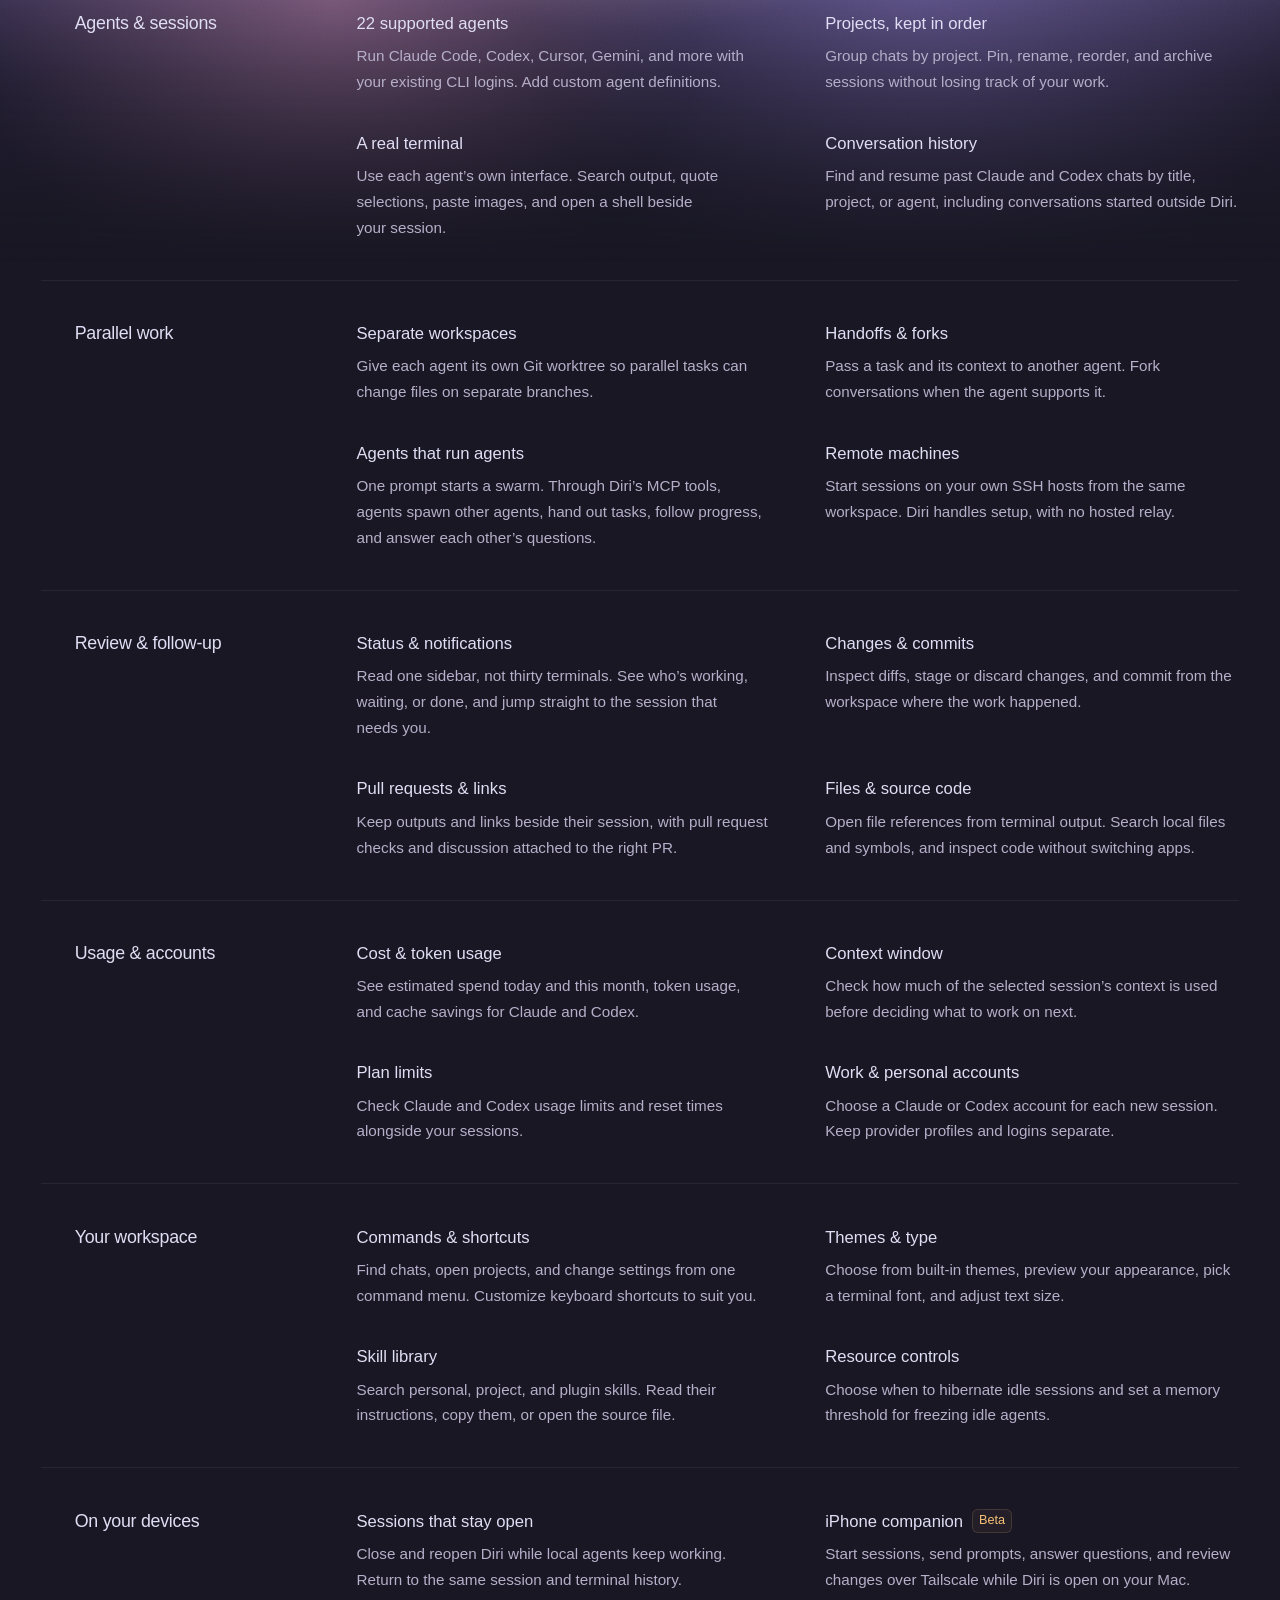
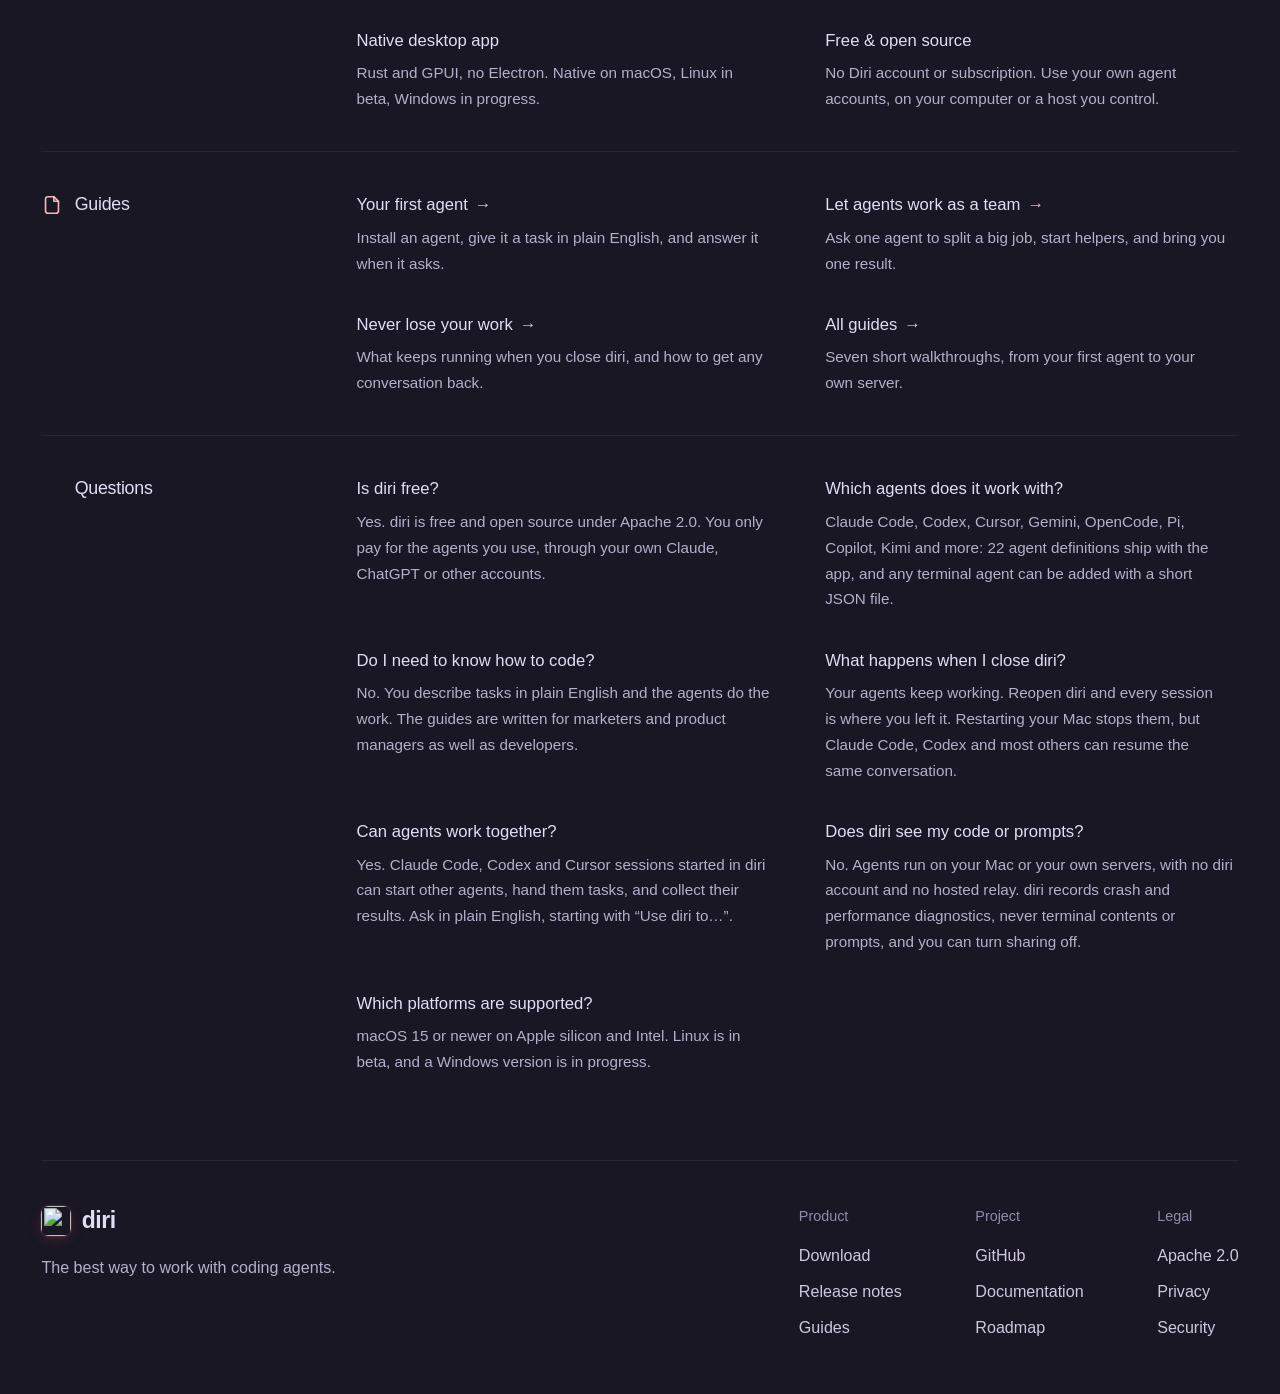
==== commit 125878da: "Stop the hero from shifting when live numbers load The commit-cadence pill, star count and download " ====
--- a/website/index.html
+++ b/website/index.html
@@ -165,6 +165,7 @@
   <script src="app.js" defer></script>
   <script type="module" src="downloads.js"></script>
   <script type="module" src="stats.js"></script>
+  <noscript><style>.cadence, .star-count { opacity: 1; }</style></noscript>
 </head>
 <body>
   <div class="page-sky" aria-hidden="true"></div>
@@ -173,17 +174,17 @@
     <header class="site-header">
       <a class="wordmark" href="/" aria-label="Diri home"><img class="app-mark" src="/assets/brand/diri-icon.svg" width="26" height="26" alt="">diri</a>
       <nav class="site-nav" aria-label="Main"><a href="/#features">Features</a><a href="/guides/">Guides</a><a href="https://github.com/cristicretu/diri/tree/main/docs">Docs</a></nav>
-      <div class="header-actions"><a class="github-link" href="https://github.com/cristicretu/diri" aria-label="Diri on GitHub" title="Diri on GitHub"><span class="icon" data-icon="github" aria-hidden="true"></span><span class="star-count" hidden></span></a><a class="nav-download" href="https://github.com/cristicretu/diri/releases/latest">Download</a></div>
+      <div class="header-actions"><a class="github-link" href="https://github.com/cristicretu/diri" aria-label="Diri on GitHub" title="Diri on GitHub"><span class="icon" data-icon="github" aria-hidden="true"></span><span class="star-count" aria-hidden="true"></span></a><a class="nav-download" href="https://github.com/cristicretu/diri/releases/latest">Download</a></div>
     </header>
     <main id="main">
       <section class="intro" aria-labelledby="page-title">
         <div class="intro-heading">
-          <a class="cadence" id="cadence" href="https://github.com/cristicretu/diri/commits/main" hidden><span class="cadence-dot" aria-hidden="true"></span><span></span></a>
+          <a class="cadence" id="cadence" href="https://github.com/cristicretu/diri/commits/main"><span class="cadence-dot" aria-hidden="true"></span><span>Commits in the last 30 days</span></a>
           <h1 id="page-title">The best way to work with coding agents</h1>
           <p>Run Claude Code, Codex, and any other agent in parallel. Step in only when one needs you.</p>
         </div>
         <div class="intro-actions">
-          <a id="download-primary" class="button primary" href="https://github.com/cristicretu/diri/releases/latest"><img class="button-mark" src="/assets/brand/apple.svg" width="15" height="15" alt=""><span class="button-label">Download Diri</span></a>
+          <a id="download-primary" class="button primary" href="https://github.com/cristicretu/diri/releases/latest"><img class="button-mark" src="/assets/brand/apple.svg" width="15" height="15" alt=""><span class="button-label">Download for macOS</span></a>
           <details class="download-options">
             <summary class="button secondary"><span class="os-marks" aria-hidden="true"><img src="/assets/brand/linux.svg" width="14" height="15" alt=""><img class="upcoming" src="/assets/brand/windows.svg" width="12" height="12" alt=""></span>Other platforms</summary>
             <div class="download-menu">
--- a/website/style.css
+++ b/website/style.css
@@ -908,3 +908,10 @@
 .cadence-dot { width: 7px; height: 7px; border-radius: 50%; background: #8fd3a3; box-shadow: 0 0 0 3px #8fd3a326; }
 @media (hover: hover) and (pointer: fine) { .cadence:hover { color: var(--rp-text); border-color: #ffffff2e; } }
 @media (max-width: 600px) { .cadence { font-size: 12px; margin-bottom: 16px; } }
+
+/* Live numbers reserve their space and fade in, so nothing moves when they arrive. */
+.cadence { opacity: 0; transition: opacity 260ms ease, border-color 140ms ease, color 140ms ease; }
+.cadence.loaded { opacity: 1; }
+.star-count { display: inline-block; min-width: 3ch; opacity: 0; transition: opacity 260ms ease; }
+.star-count.loaded { opacity: 1; }
+@media (prefers-reduced-motion: reduce) { .cadence, .star-count { transition: none; } }
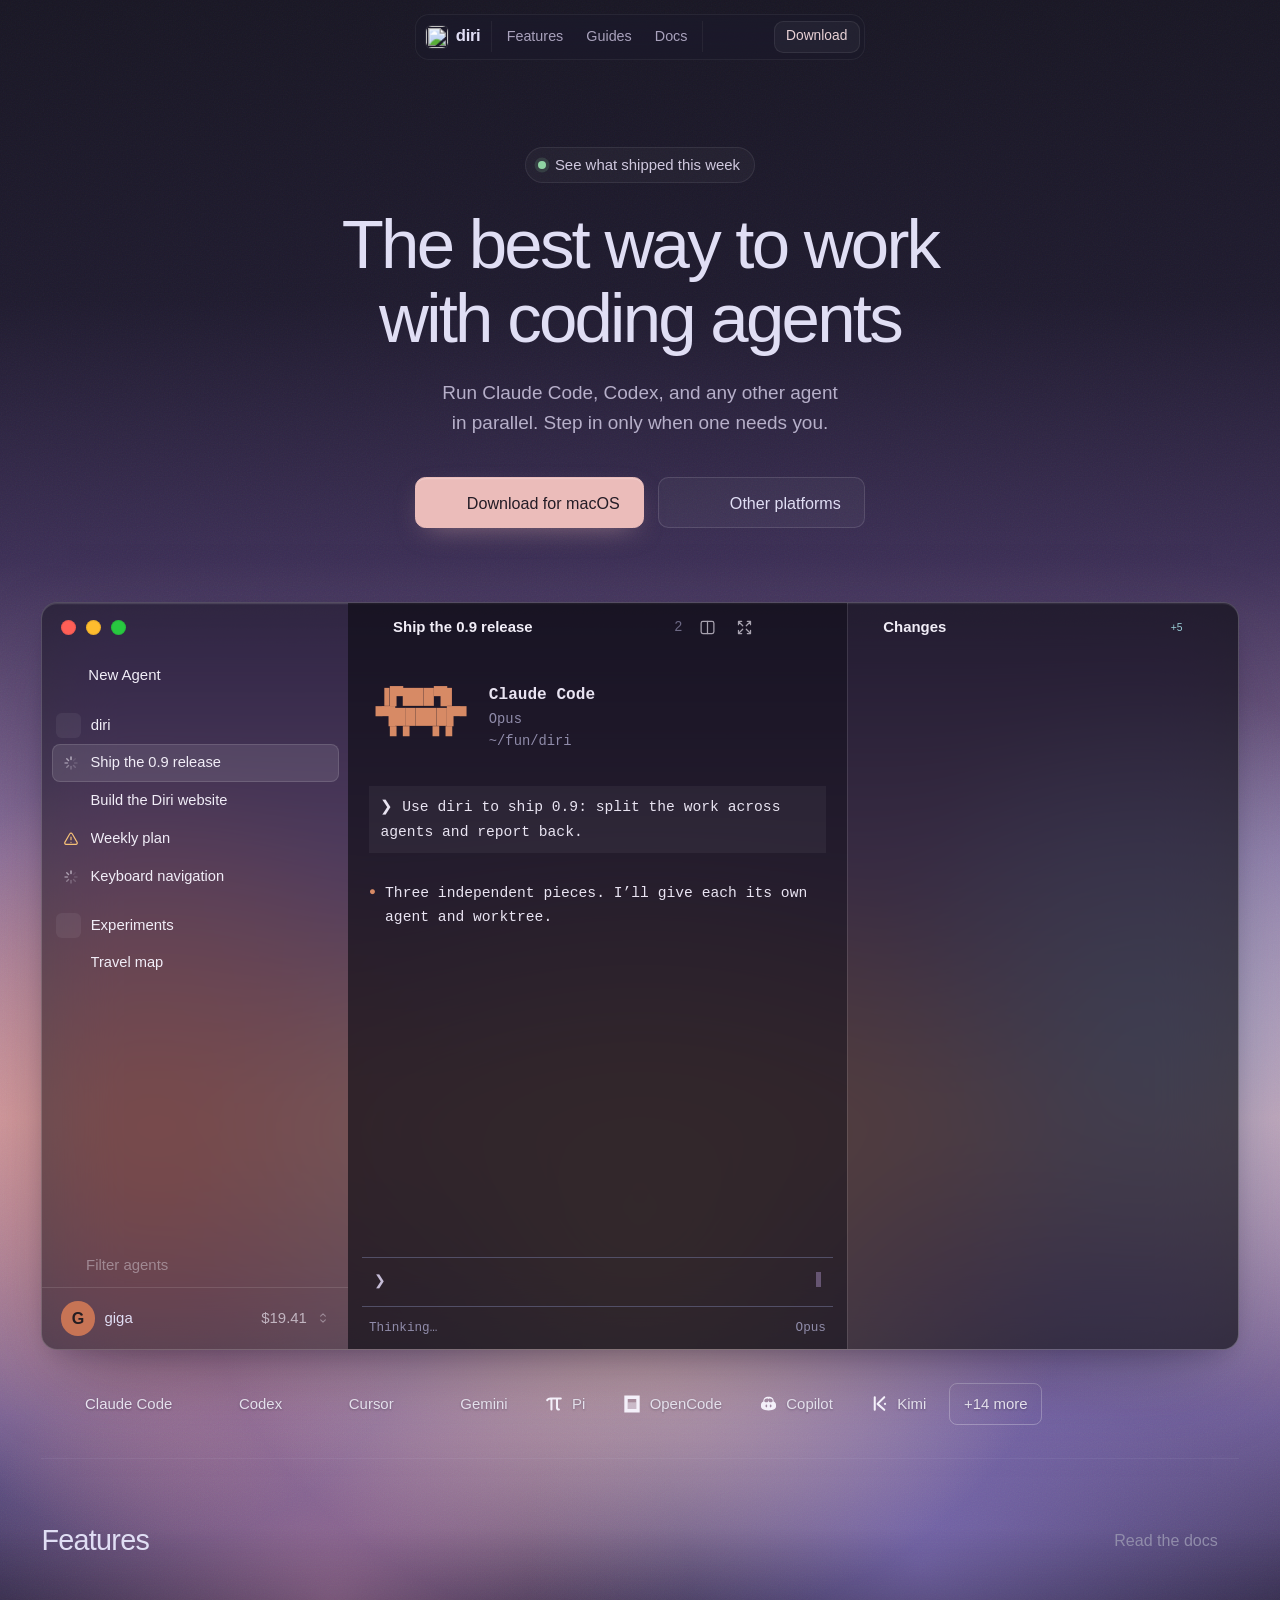
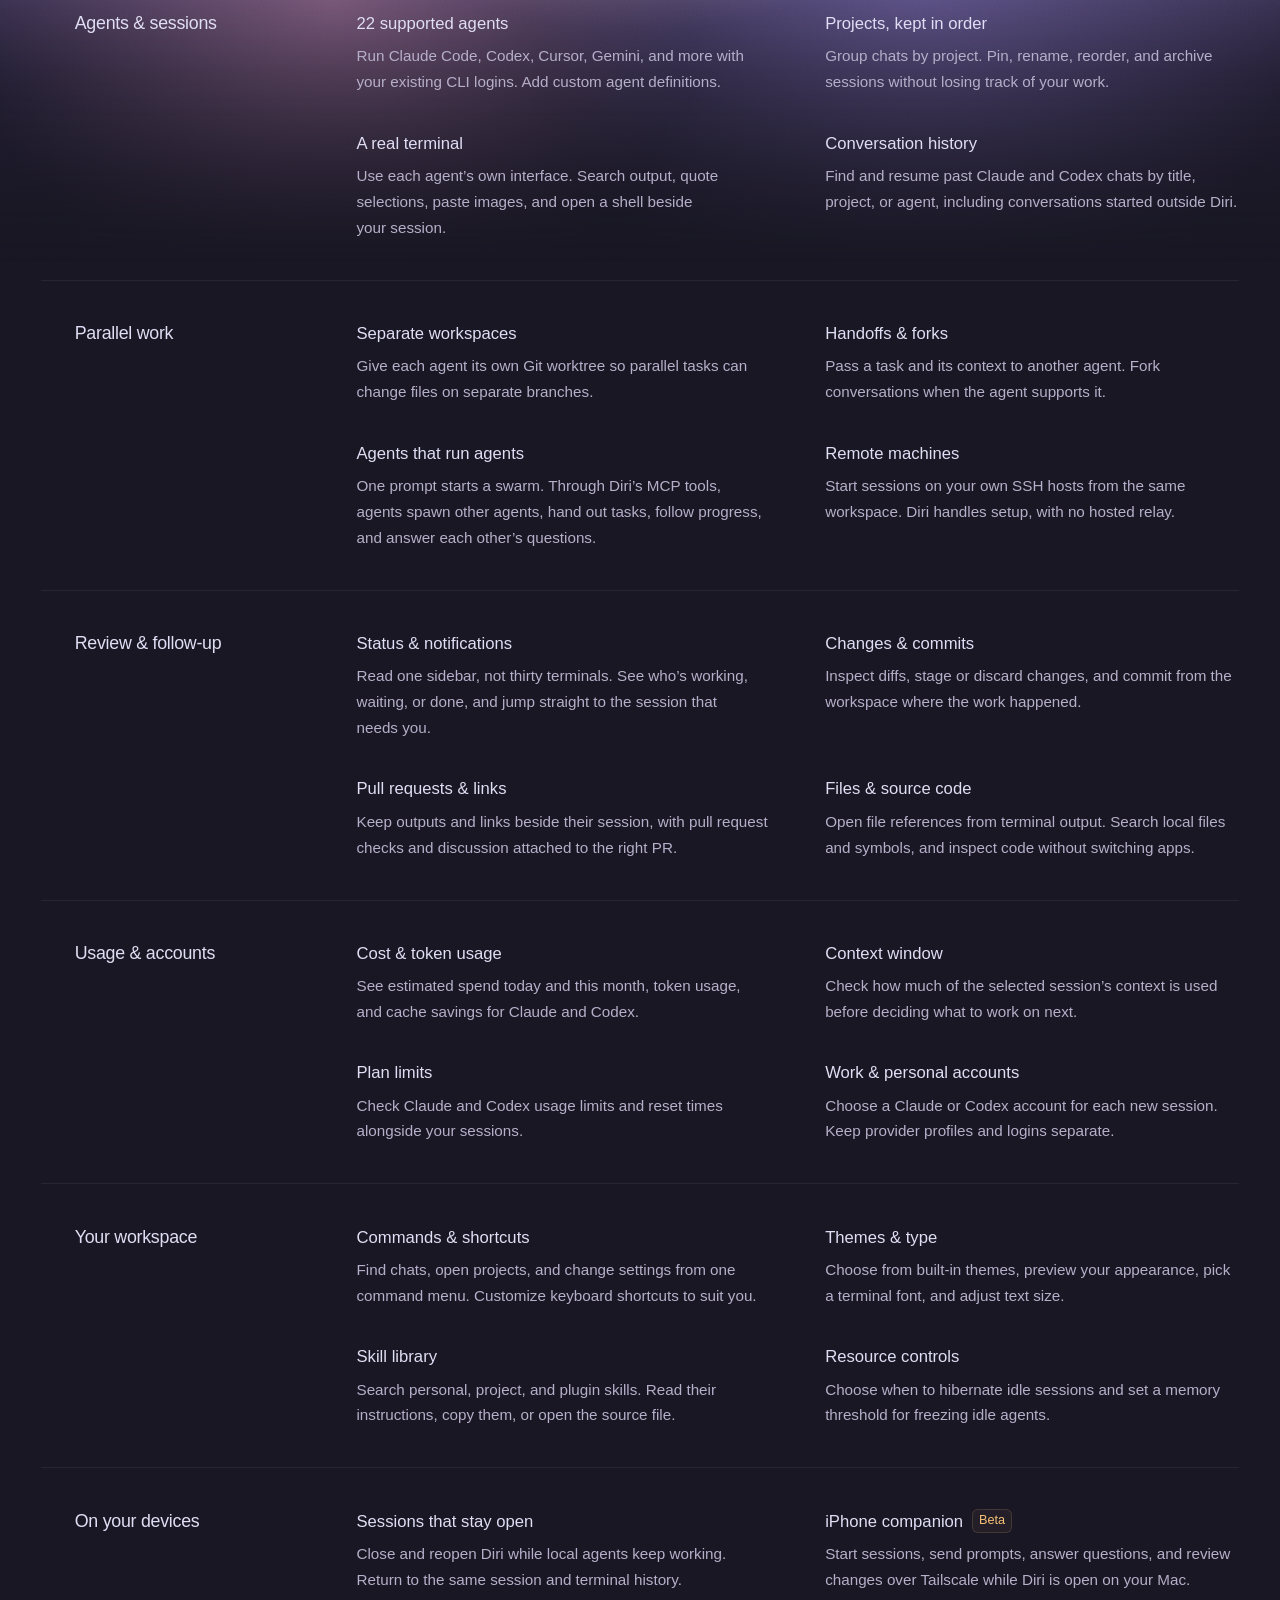
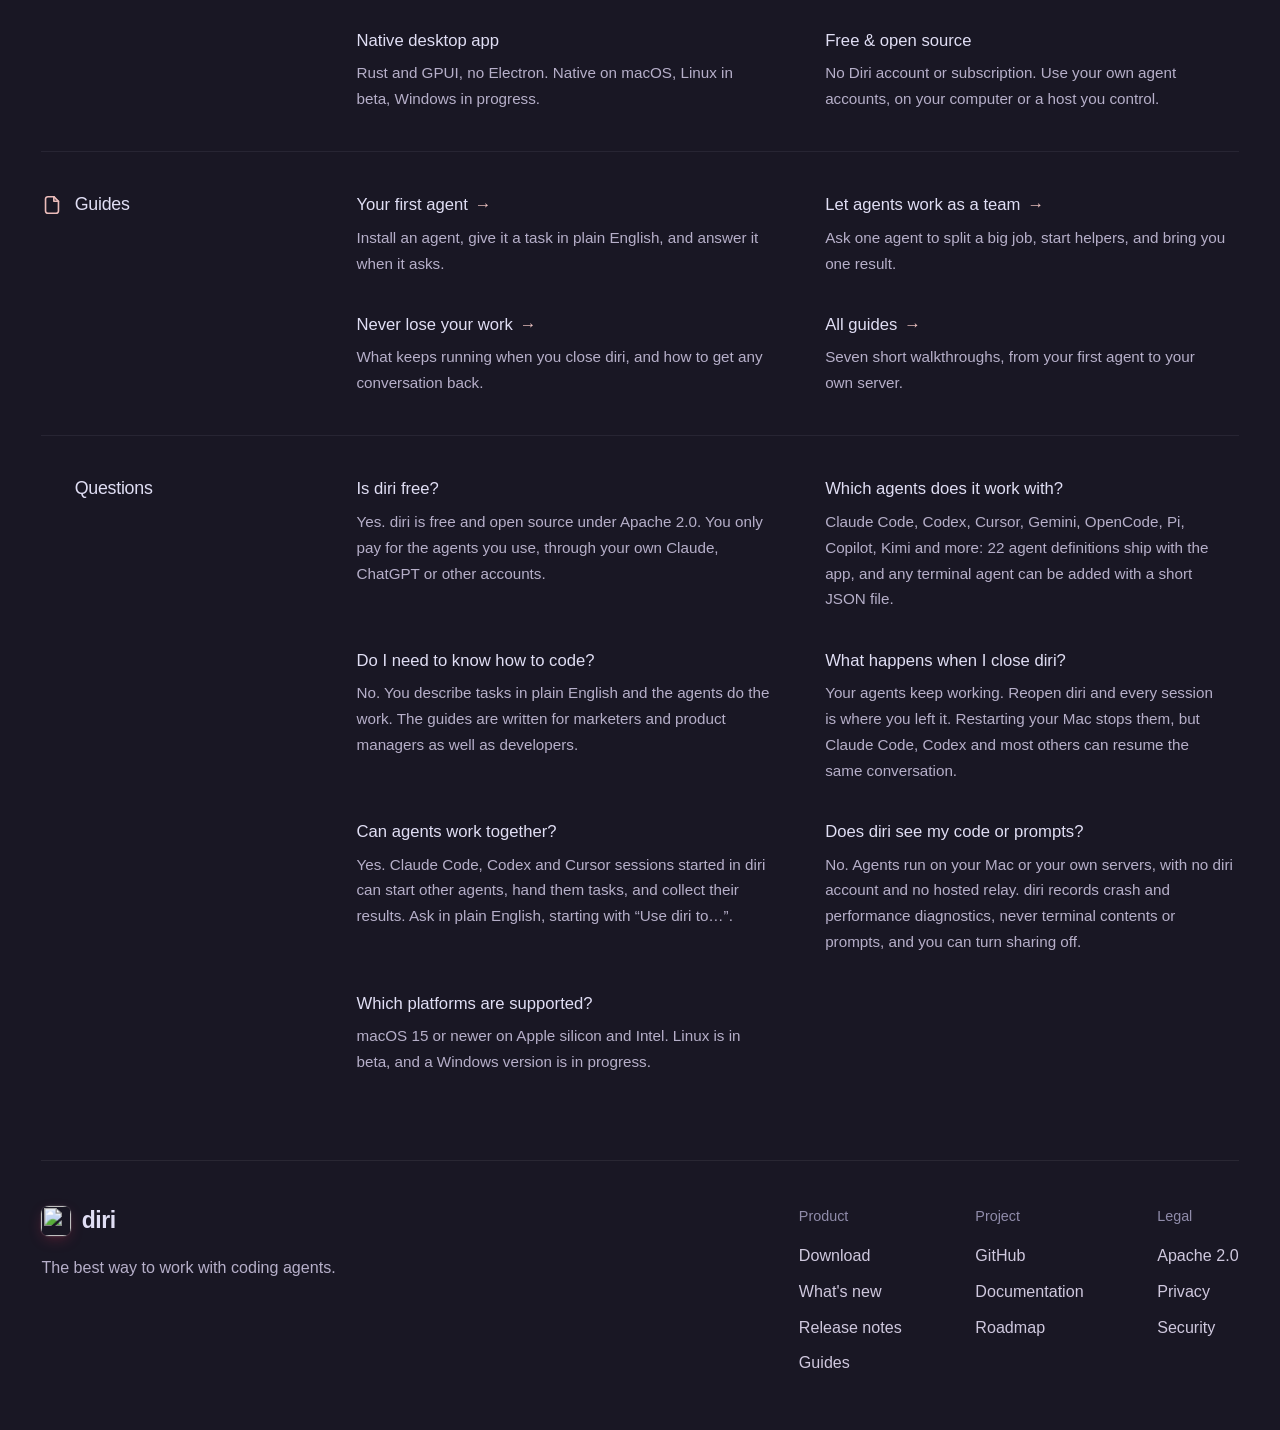
==== commit eeebd795: "Replay What's New any time: Help menu, ⌘K, Settings thumbnails, website page (#635) Once the footer " ====
--- a/website/index.html
+++ b/website/index.html
@@ -352,7 +352,7 @@
           <p>The best way to work with coding agents.</p>
         </div>
         <nav class="footer-columns" aria-label="Resources">
-          <div><h3>Product</h3><a href="https://github.com/cristicretu/diri/releases/latest">Download</a><a href="https://github.com/cristicretu/diri/releases">Release notes</a><a href="/guides/">Guides</a></div>
+          <div><h3>Product</h3><a href="https://github.com/cristicretu/diri/releases/latest">Download</a><a href="/whats-new/">What's new</a><a href="https://github.com/cristicretu/diri/releases">Release notes</a><a href="/guides/">Guides</a></div>
           <div><h3>Project</h3><a href="https://github.com/cristicretu/diri">GitHub</a><a href="https://github.com/cristicretu/diri/tree/main/docs">Documentation</a><a href="https://github.com/cristicretu/diri/blob/main/ROADMAP.md">Roadmap</a></div>
           <div><h3>Legal</h3><a href="https://github.com/cristicretu/diri/blob/main/LICENSE">Apache 2.0</a><a href="https://github.com/cristicretu/diri/blob/main/PRIVACY.md">Privacy</a><a href="https://github.com/cristicretu/diri/blob/main/SECURITY.md">Security</a></div>
         </nav>
--- a/website/guides.css
+++ b/website/guides.css
@@ -101,3 +101,14 @@
   .guide-pager { grid-template-columns: 1fr; }
   .prompt { padding-right: 18px; padding-top: 44px; }
 }
+
+/* What's new: one section per release, one clip per highlight. */
+.whats-new .release { max-width: 760px; padding-top: 8px; }
+.release-heading { display: flex; align-items: baseline; justify-content: space-between; gap: 16px; padding-bottom: 14px; border-bottom: 1px solid #ffffff14; margin-bottom: 28px; }
+.release-heading h2 { margin: 0; font-size: 22px; font-weight: 500; letter-spacing: -.02em; }
+.release-heading span { font-size: 13.5px; color: #8f88a3; }
+.release-item { margin: 0 0 44px; }
+.release-item h3 { margin: 16px 0 6px; font-size: 18px; font-weight: 550; letter-spacing: -.01em; color: var(--rp-text); }
+.release-item p { margin: 0; max-width: 620px; font-size: 16px; line-height: 1.65; color: #c9c2d8; }
+.release-clip { margin: 0; }
+.release-clip img { display: block; width: 100%; max-width: 720px; height: auto; border-radius: 12px; border: 1px solid #ffffff17; box-shadow: 0 18px 40px -22px #000c; background: #191724; }
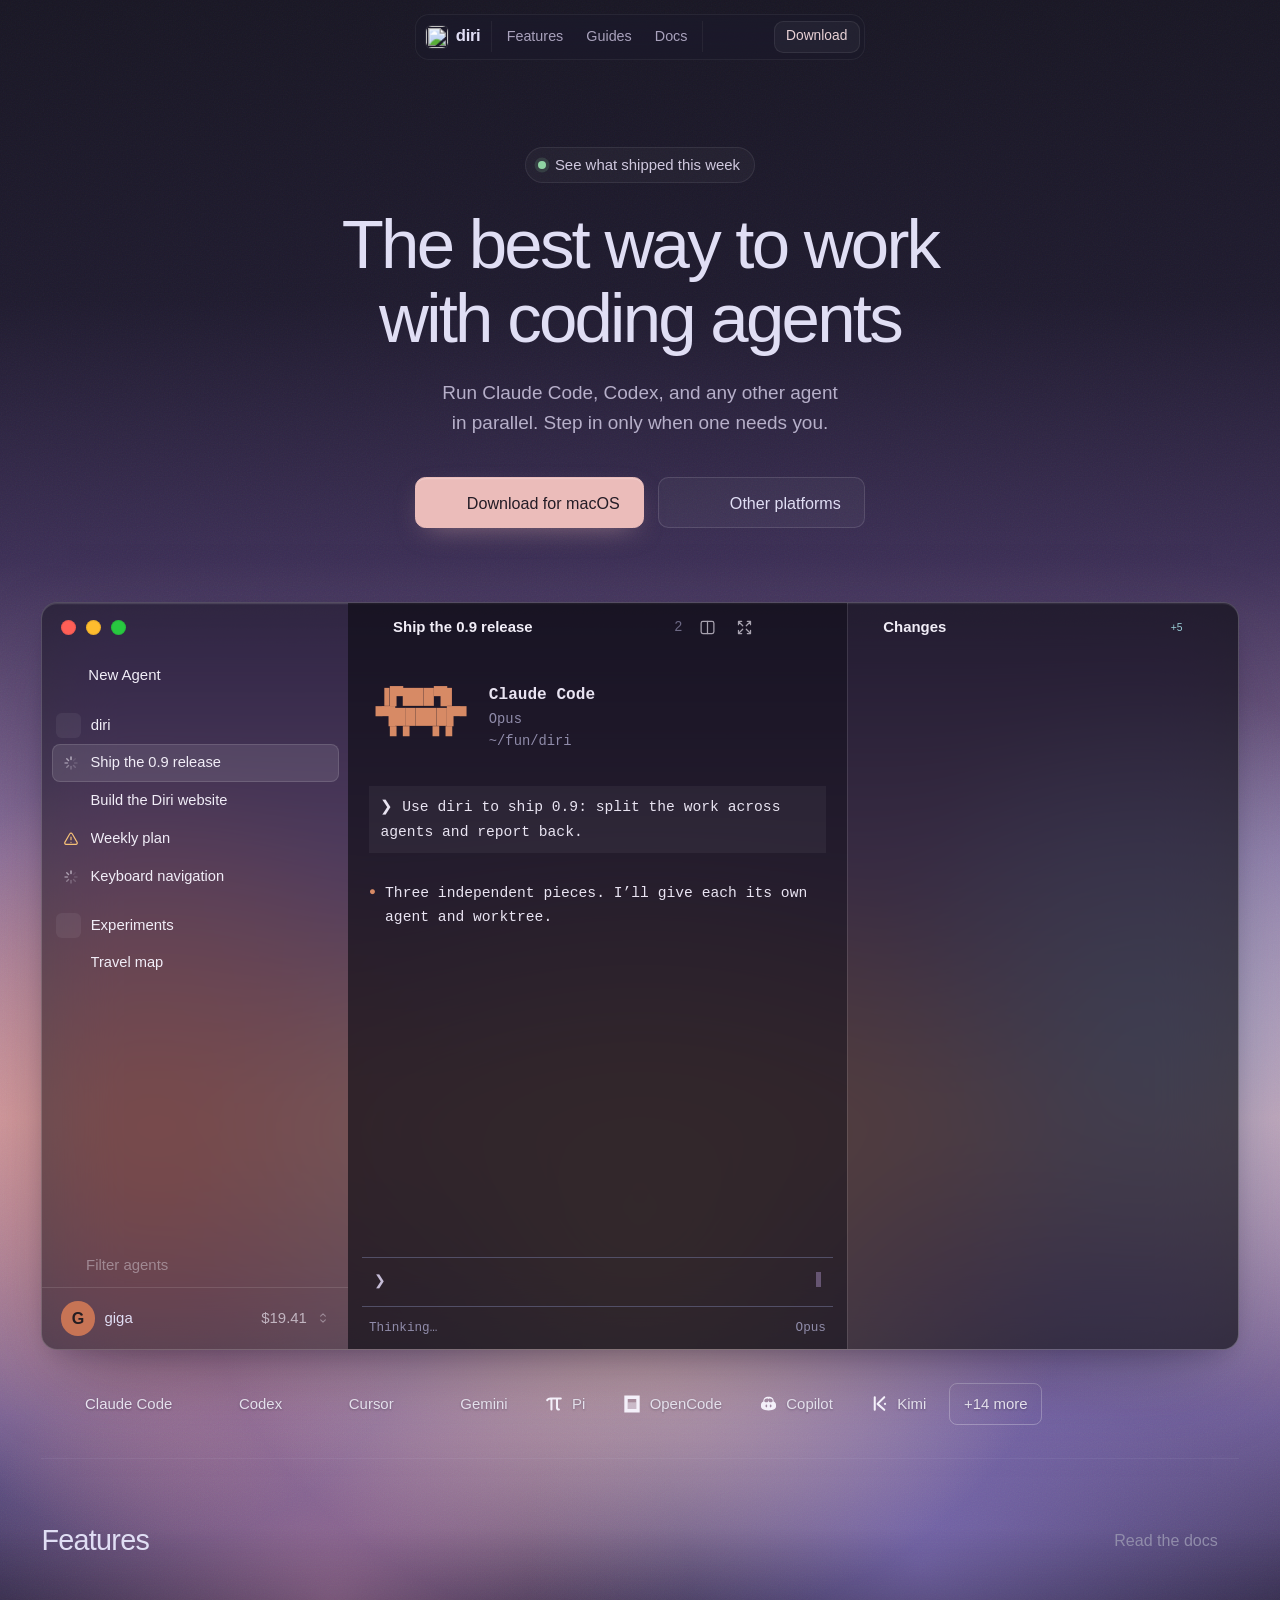
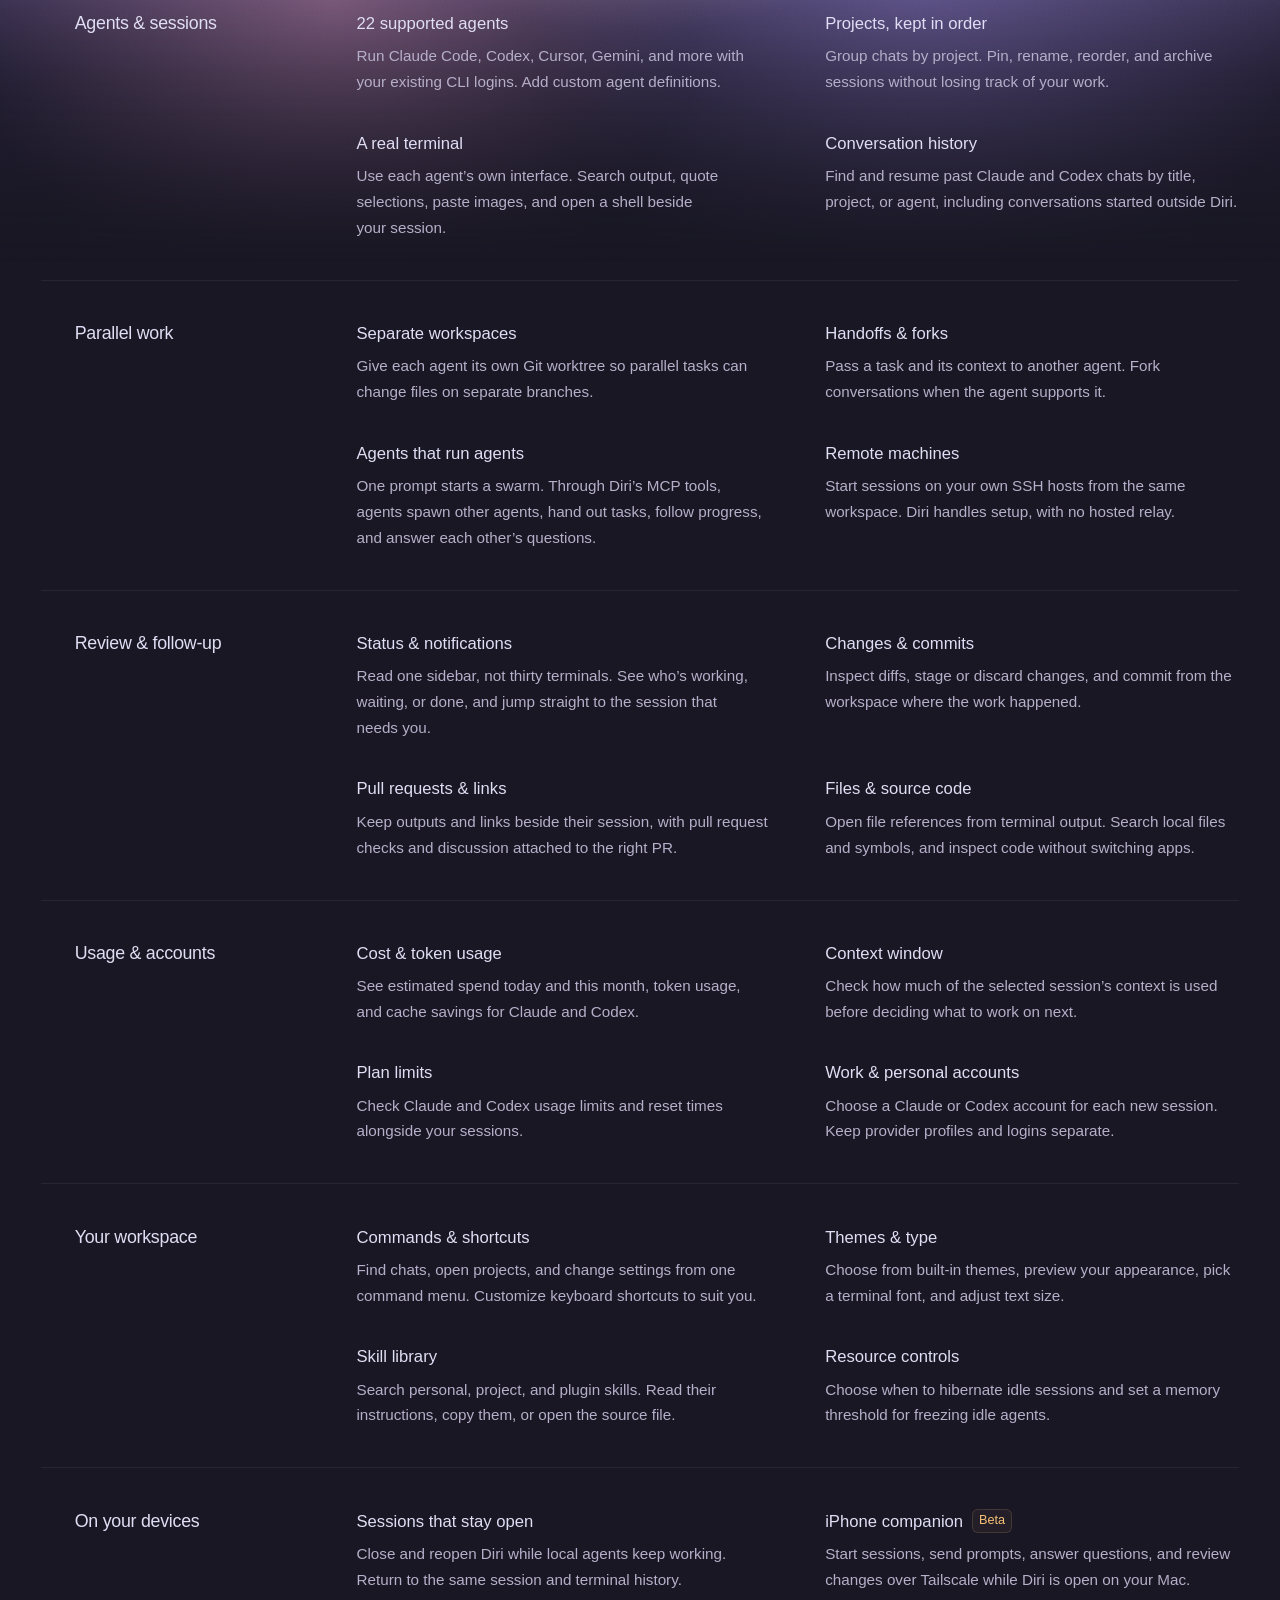
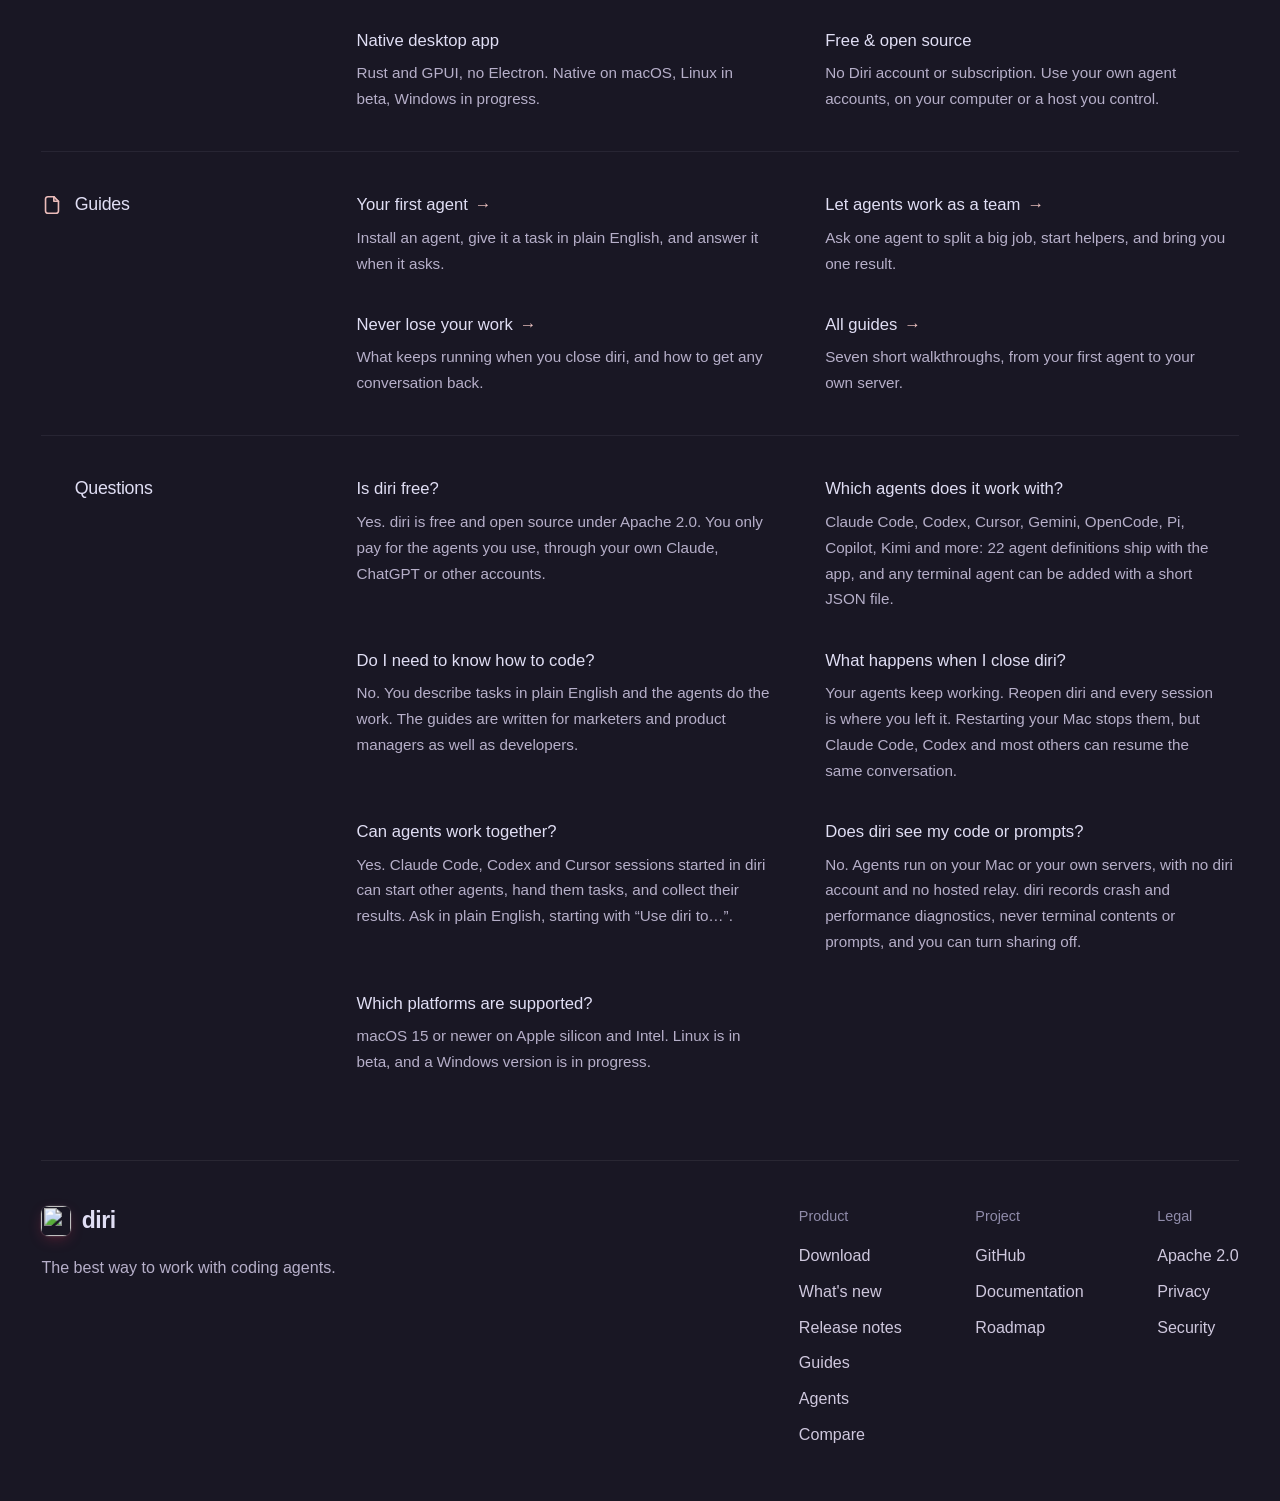
==== commit 4a5509cd: "Agent, comparison and release pages with share cards (#640) * Add agent, comparison and per-release " ====
--- a/website/index.html
+++ b/website/index.html
@@ -173,7 +173,7 @@
   <div class="site-wrap">
     <header class="site-header">
       <a class="wordmark" href="/" aria-label="Diri home"><img class="app-mark" src="/assets/brand/diri-icon.svg" width="26" height="26" alt="">diri</a>
-      <nav class="site-nav" aria-label="Main"><a href="/#features">Features</a><a href="/guides/">Guides</a><a href="https://github.com/cristicretu/diri/tree/main/docs">Docs</a></nav>
+      <nav class="site-nav" aria-label="Main"><a href="/#features">Features</a><a href="/guides/">Guides</a><a href="/docs/">Docs</a></nav>
       <div class="header-actions"><a class="github-link" href="https://github.com/cristicretu/diri" aria-label="Diri on GitHub" title="Diri on GitHub"><span class="icon" data-icon="github" aria-hidden="true"></span><span class="star-count" aria-hidden="true"></span></a><a class="nav-download" href="https://github.com/cristicretu/diri/releases/latest">Download</a></div>
     </header>
     <main id="main">
@@ -271,11 +271,11 @@
         <span class="agent-chip"><i class="agent-logo" data-agent="opencode"></i>OpenCode</span>
         <span class="agent-chip"><i class="agent-logo" data-agent="copilot"></i>Copilot</span>
         <span class="agent-chip"><i class="agent-logo" data-agent="kimi"></i>Kimi</span>
-        <a class="agent-more" href="https://github.com/cristicretu/diri/tree/main/diri/crates/diri-engine/manifests">+14 more</a>
+        <a class="agent-more" href="/agents/">+14 more</a>
       </div></section>
 
       <section class="features" id="features" aria-labelledby="features-title">
-        <div class="features-heading"><h2 id="features-title">Features</h2><a href="https://github.com/cristicretu/diri/tree/main/docs" target="_blank" rel="noopener noreferrer">Read the docs <span class="icon" data-icon="external-link" aria-hidden="true"></span></a></div>
+        <div class="features-heading"><h2 id="features-title">Features</h2><a href="/docs/">Read the docs <span class="icon" data-icon="chevron-right" aria-hidden="true"></span></a></div>
         <section class="feature-group" aria-labelledby="feature-group-0">
           <h3 id="feature-group-0"><span class="icon" data-icon="terminal" aria-hidden="true"></span>Agents &amp; sessions</h3>
           <dl class="feature-list">
@@ -352,8 +352,8 @@
           <p>The best way to work with coding agents.</p>
         </div>
         <nav class="footer-columns" aria-label="Resources">
-          <div><h3>Product</h3><a href="https://github.com/cristicretu/diri/releases/latest">Download</a><a href="/whats-new/">What's new</a><a href="https://github.com/cristicretu/diri/releases">Release notes</a><a href="/guides/">Guides</a></div>
-          <div><h3>Project</h3><a href="https://github.com/cristicretu/diri">GitHub</a><a href="https://github.com/cristicretu/diri/tree/main/docs">Documentation</a><a href="https://github.com/cristicretu/diri/blob/main/ROADMAP.md">Roadmap</a></div>
+          <div><h3>Product</h3><a href="https://github.com/cristicretu/diri/releases/latest">Download</a><a href="/whats-new/">What's new</a><a href="https://github.com/cristicretu/diri/releases">Release notes</a><a href="/guides/">Guides</a><a href="/agents/">Agents</a><a href="/compare/">Compare</a></div>
+          <div><h3>Project</h3><a href="https://github.com/cristicretu/diri">GitHub</a><a href="/docs/">Documentation</a><a href="https://github.com/cristicretu/diri/blob/main/ROADMAP.md">Roadmap</a></div>
           <div><h3>Legal</h3><a href="https://github.com/cristicretu/diri/blob/main/LICENSE">Apache 2.0</a><a href="https://github.com/cristicretu/diri/blob/main/PRIVACY.md">Privacy</a><a href="https://github.com/cristicretu/diri/blob/main/SECURITY.md">Security</a></div>
         </nav>
       </div>
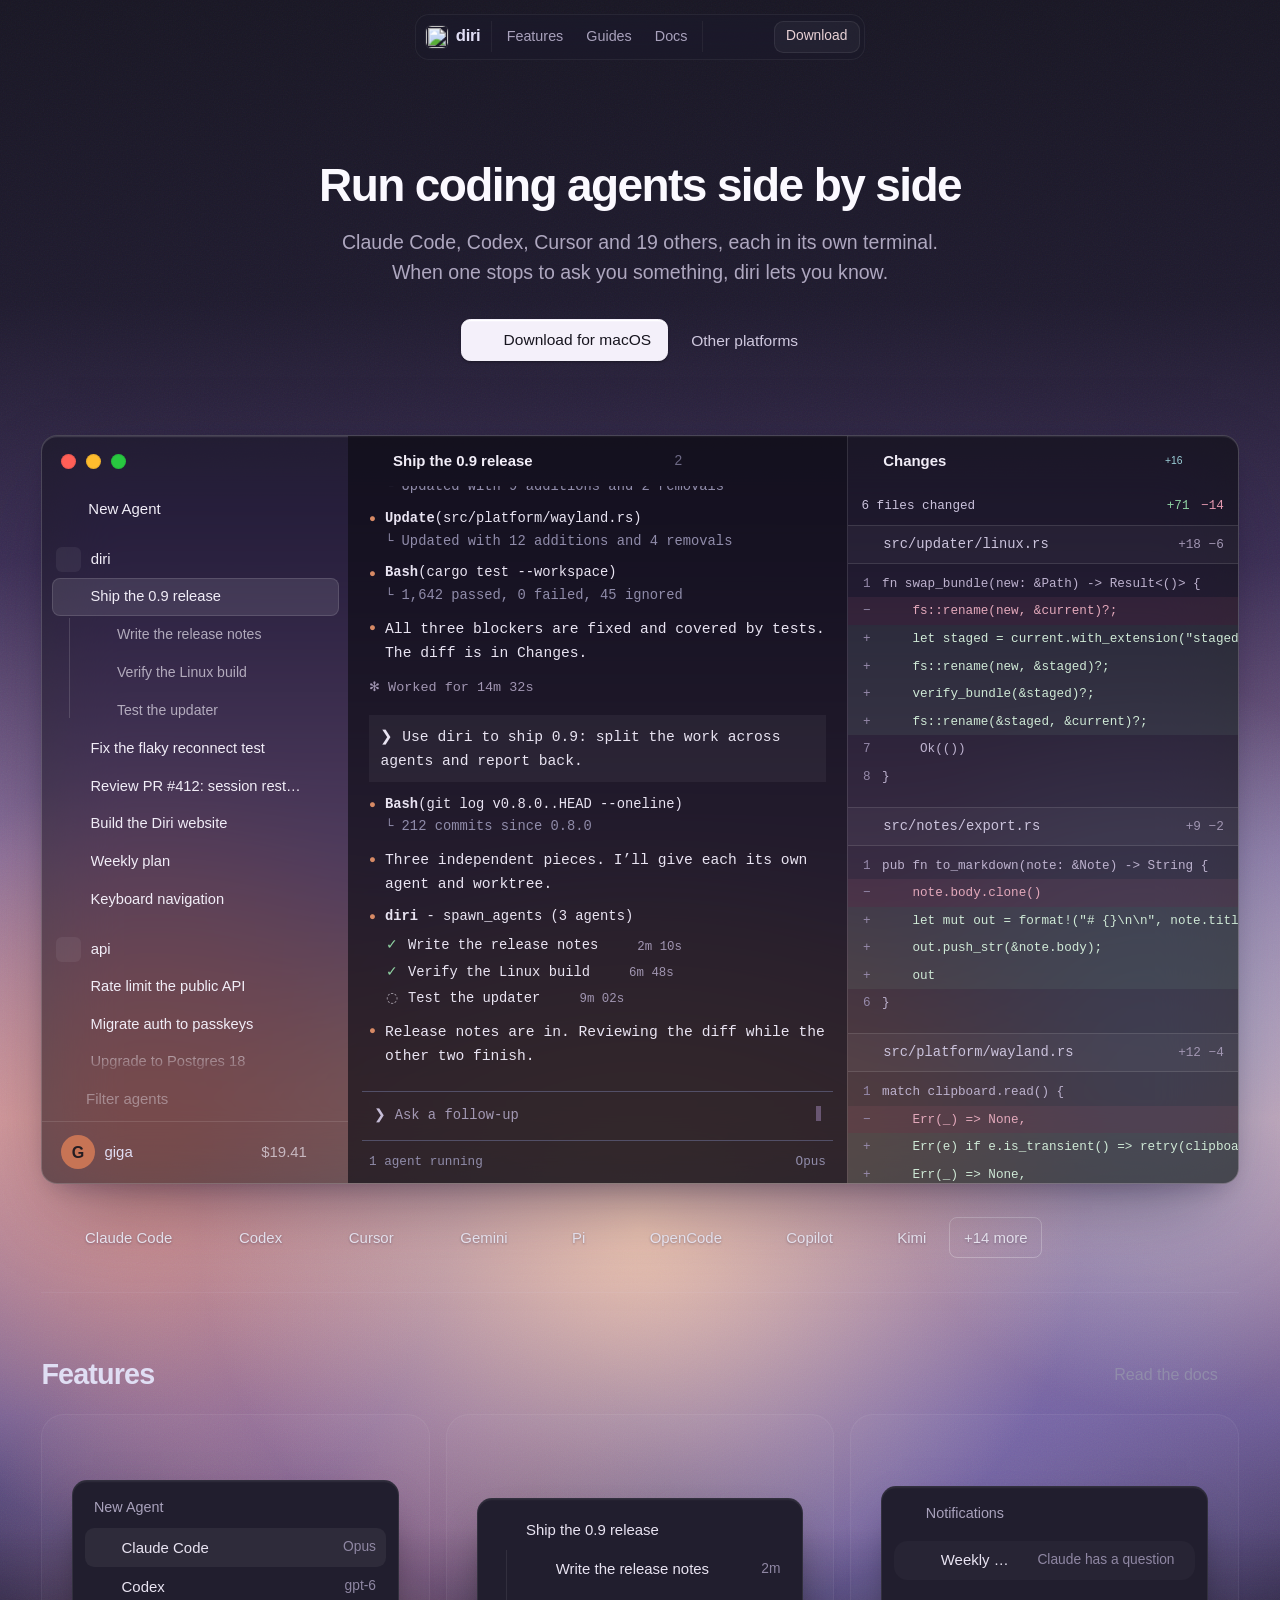
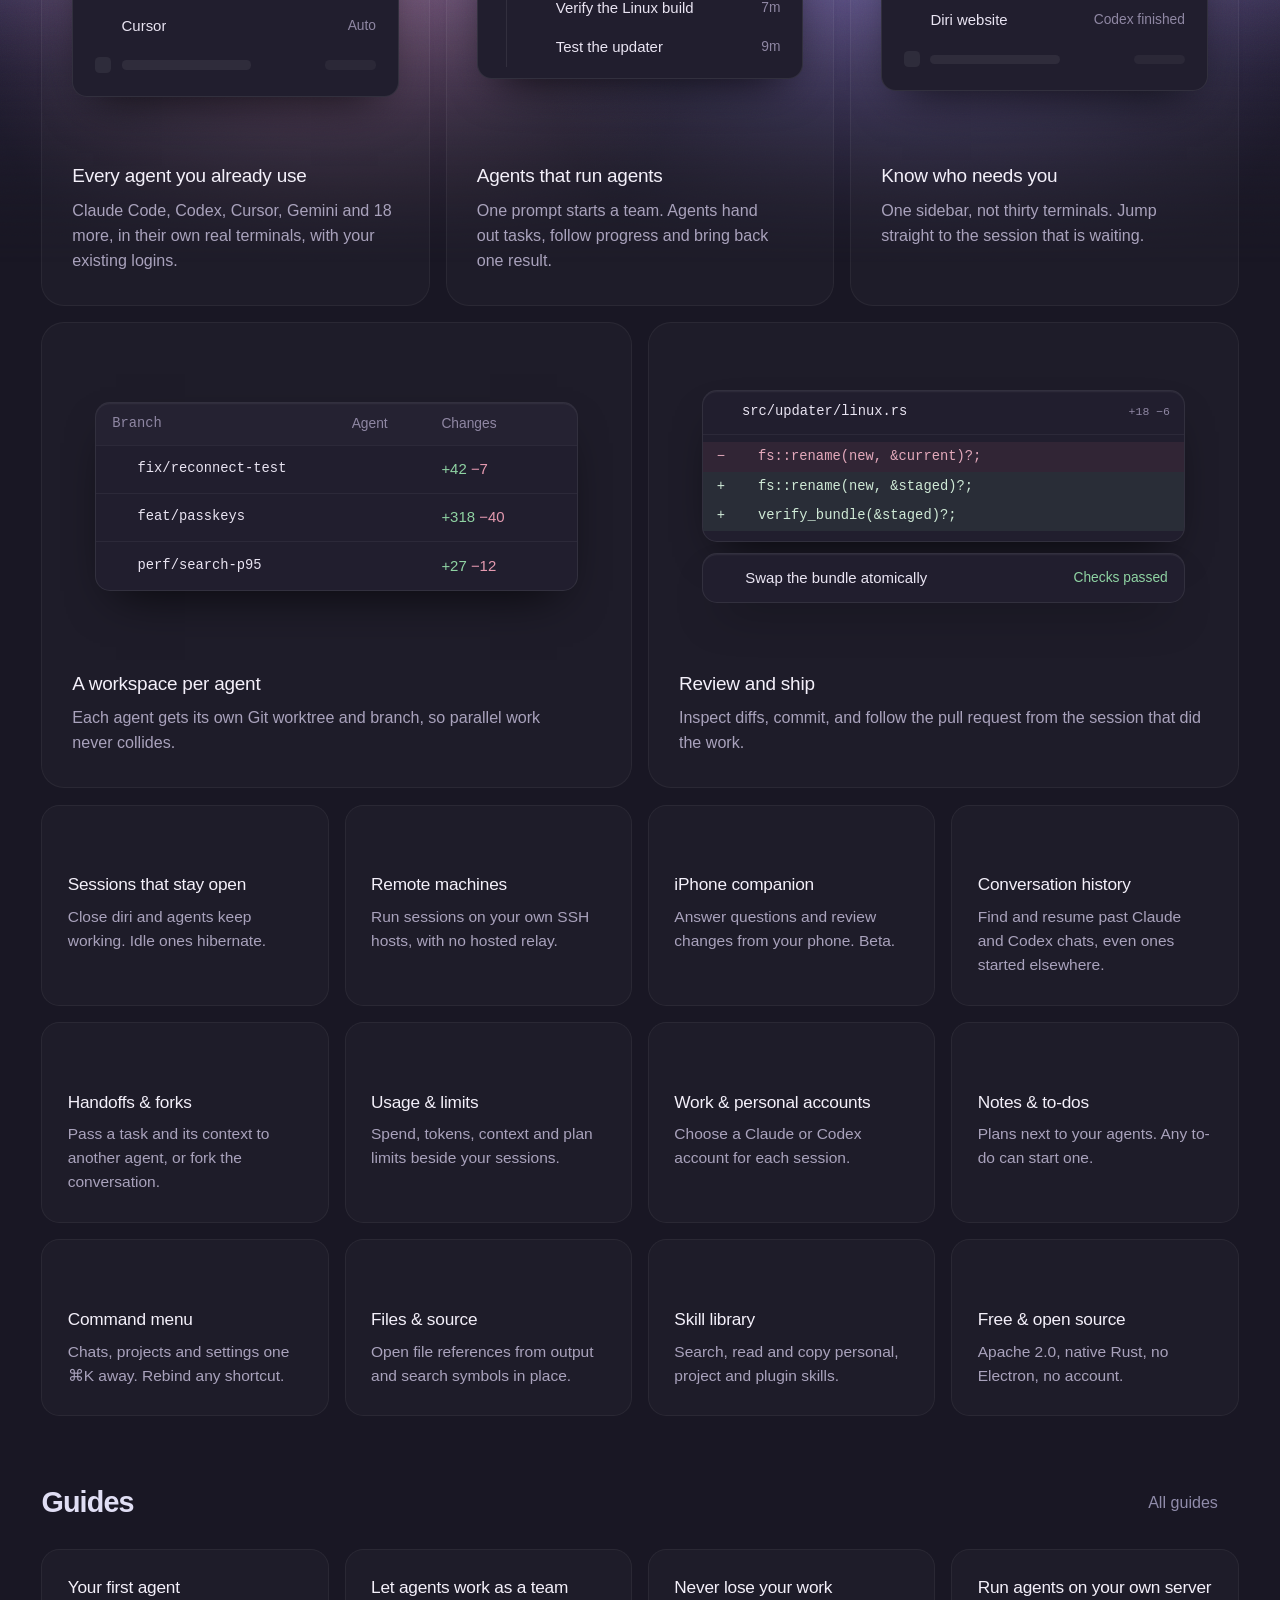
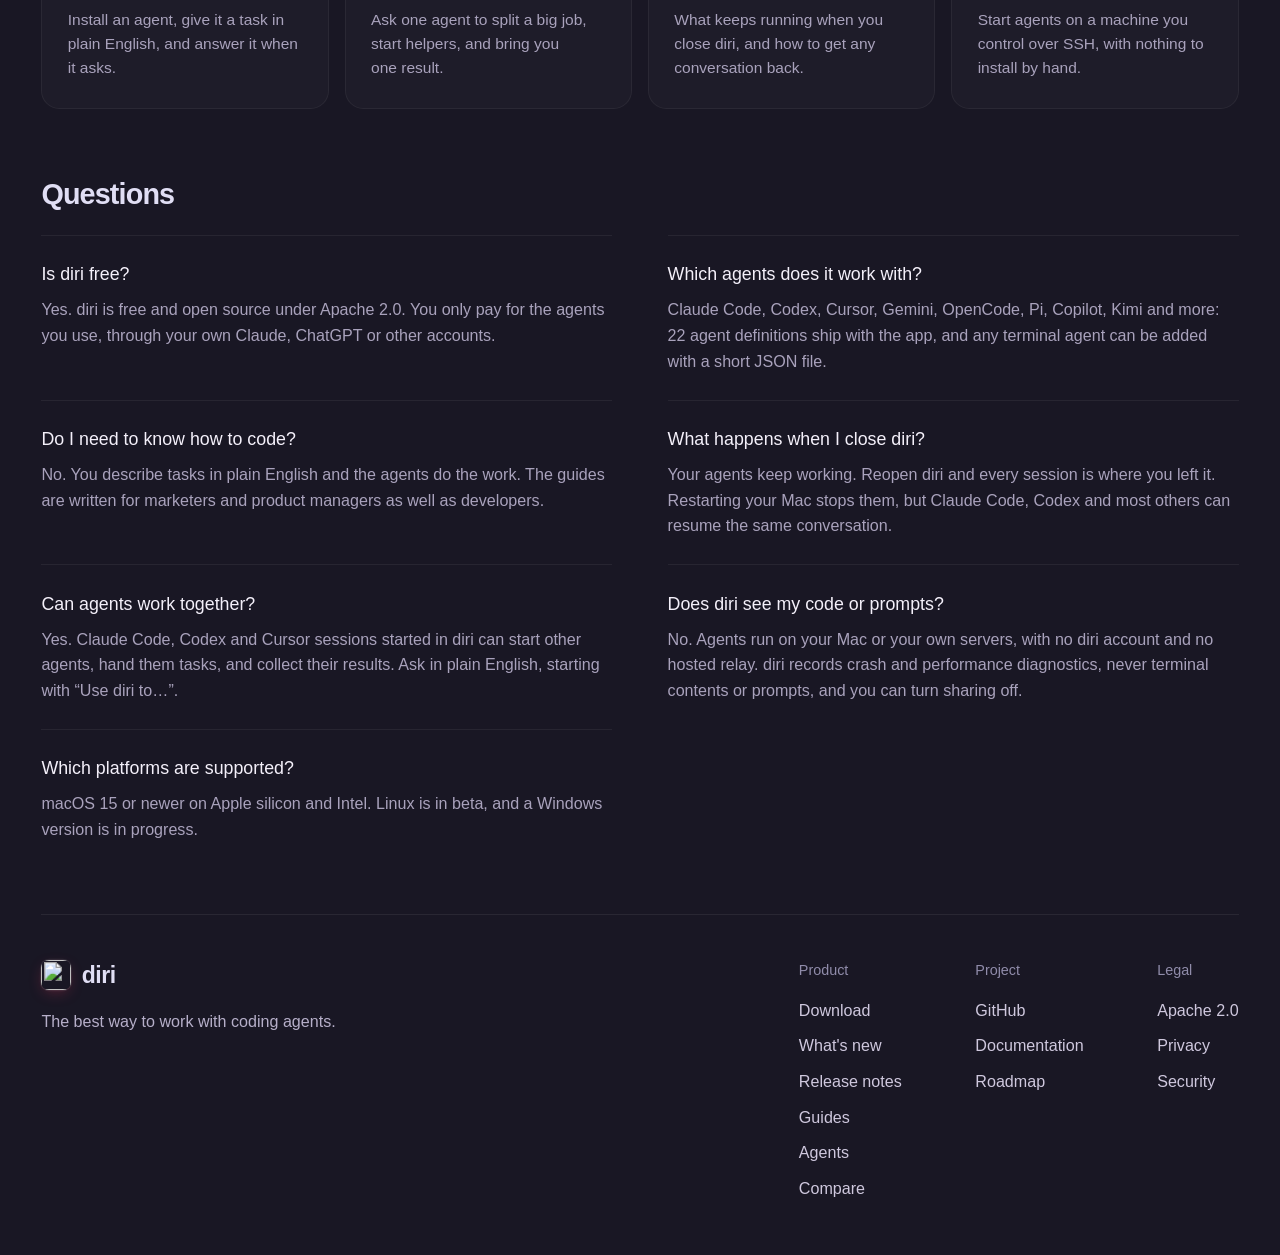
==== commit ab813cf2: "Landing page: plain hero, full demo, bento features, no icon flash (#653) * Make the landing hero re" ====
--- a/website/index.html
+++ b/website/index.html
@@ -159,13 +159,14 @@
   ]
 }
   </script>
+  <link rel="preload" href="/assets/fonts/geist.woff2" as="font" type="font/woff2" crossorigin>
   <link rel="stylesheet" href="style.css">
   <link rel="stylesheet" href="guides.css">
   <script src="agent-previews.js" defer></script>
   <script src="app.js" defer></script>
   <script type="module" src="downloads.js"></script>
   <script type="module" src="stats.js"></script>
-  <noscript><style>.cadence, .star-count { opacity: 1; }</style></noscript>
+  <noscript><style>.star-count { opacity: 1; }</style></noscript>
 </head>
 <body>
   <div class="page-sky" aria-hidden="true"></div>
@@ -179,14 +180,13 @@
     <main id="main">
       <section class="intro" aria-labelledby="page-title">
         <div class="intro-heading">
-          <a class="cadence" id="cadence" href="https://github.com/cristicretu/diri/commits/main"><span class="cadence-dot" aria-hidden="true"></span><span>Commits in the last 30 days</span></a>
-          <h1 id="page-title">The best way to work with coding agents</h1>
-          <p>Run Claude Code, Codex, and any other agent in parallel. Step in only when one needs you.</p>
+          <h1 id="page-title">Run coding agents side by side</h1>
+          <p><span class="sub-line">Claude Code, Codex, Cursor and 19 others, each in its own terminal.</span> <span class="sub-line">When one stops to ask you something, diri lets you know.</span></p>
         </div>
         <div class="intro-actions">
           <a id="download-primary" class="button primary" href="https://github.com/cristicretu/diri/releases/latest"><img class="button-mark" src="/assets/brand/apple.svg" width="15" height="15" alt=""><span class="button-label">Download for macOS</span></a>
           <details class="download-options">
-            <summary class="button secondary"><span class="os-marks" aria-hidden="true"><img src="/assets/brand/linux.svg" width="14" height="15" alt=""><img class="upcoming" src="/assets/brand/windows.svg" width="12" height="12" alt=""></span>Other platforms</summary>
+            <summary class="button secondary text-link">Other platforms<span class="icon" data-icon="chevron-down" aria-hidden="true"></span></summary>
             <div class="download-menu">
               <div class="download-menu-head"><span id="download-version">macOS 15+ · Linux beta</span><a id="download-notes" href="https://github.com/cristicretu/diri/releases/latest">Release notes</a></div>
               <div id="download-assets"></div>
@@ -198,11 +198,13 @@
         </div>
       </section>
 
+
       <section class="product" aria-label="Interactive Diri preview" data-nosnippet>
         <div class="desktop-stage">
         <div class="app-window" id="demo-window" role="region" aria-label="Diri workspace preview">
           <aside class="app-sidebar" aria-label="Demo agents">
             <div class="sidebar-top"><span class="traffic-lights" aria-hidden="true"><i></i><i></i><i></i></span><button class="icon-button" data-open="command" aria-label="Open commands"><span class="icon" data-icon="settings"></span></button><button class="icon-button" data-open="command" aria-label="Search conversations"><span class="icon" data-icon="search"></span></button><button class="icon-button" id="toggle-sidebar" aria-label="Collapse sidebar"><span class="icon" data-icon="sidebar"></span></button></div>
+            <div class="sidebar-rows">
             <button class="new-chat" data-open="command"><span class="icon" data-icon="new-agent"></span>New Agent <span class="agent-logo new-chat-agent" data-agent="claude"></span></button>
             <div class="sidebar-group"><span class="group-chevron"><span class="icon" data-icon="chevron-down"></span></span>diri</div>
             <button class="chat-row selected" data-chat="release" aria-pressed="true"><span class="chat-state completed" aria-label="Completed"><span class="icon" data-icon="check"></span></span><span>Ship the 0.9 release</span><span class="agent-logo claude" data-agent="claude"></span></button>
@@ -211,11 +213,20 @@
               <div class="chat-row child" data-child-row><span class="chat-state completed" aria-label="Completed"><span class="icon" data-icon="check"></span></span><span>Verify the Linux build</span><span class="agent-logo claude" data-agent="claude"></span></div>
               <div class="chat-row child" data-child-row><span class="chat-state completed" aria-label="Completed"><span class="icon" data-icon="check"></span></span><span>Test the updater</span><span class="agent-logo gemini" data-agent="gemini"></span></div>
             </div>
+            <div class="chat-row static"><span class="chat-state working" aria-label="Working"><span class="icon" data-icon="working-0"></span></span><span>Fix the flaky reconnect test</span><span class="agent-logo" data-agent="codex"></span></div>
+            <div class="chat-row static"><span class="chat-state completed" aria-label="Completed"><span class="icon" data-icon="check"></span></span><span>Review PR #412: session restore</span><span class="agent-logo claude" data-agent="claude"></span></div>
             <button class="chat-row" data-chat="website" aria-pressed="false"><span class="chat-state completed" aria-label="Completed"><span class="icon" data-icon="check"></span></span><span>Build the Diri website</span><span class="agent-logo" data-agent="codex"></span></button>
             <button class="chat-row" data-chat="notes" aria-pressed="false"><span class="chat-state needs-input" aria-label="Needs input"><span class="icon" data-icon="warning"></span></span><span>Weekly plan</span><span class="agent-logo claude" data-agent="claude"></span></button>
             <button class="chat-row" data-chat="details" aria-pressed="false"><span class="chat-state working" aria-label="Working"><span class="icon" data-icon="working-0"></span></span><span>Keyboard navigation</span><span class="agent-logo" data-agent="cursor"></span></button>
+            <div class="sidebar-group second"><span class="group-chevron"><span class="icon" data-icon="chevron-down"></span></span>api</div>
+            <div class="chat-row static"><span class="chat-state working" aria-label="Working"><span class="icon" data-icon="working-0"></span></span><span>Rate limit the public API</span><span class="agent-logo claude" data-agent="claude"></span></div>
+            <div class="chat-row static"><span class="chat-state needs-input" aria-label="Needs input"><span class="icon" data-icon="warning"></span></span><span>Migrate auth to passkeys</span><span class="agent-logo" data-agent="codex"></span></div>
+            <div class="chat-row static"><span class="chat-state completed" aria-label="Completed"><span class="icon" data-icon="check"></span></span><span>Upgrade to Postgres 18</span><span class="agent-logo" data-agent="opencode"></span></div>
+            <div class="chat-row static"><span class="chat-state working" aria-label="Working"><span class="icon" data-icon="working-0"></span></span><span>Cut p95 latency on /search</span><span class="agent-logo" data-agent="cursor"></span></div>
             <div class="sidebar-group second"><span class="group-chevron"><span class="icon" data-icon="chevron-down"></span></span>Experiments</div>
+            <div class="chat-row static"><span class="chat-state idle" aria-label="Hibernated"><span class="icon" data-icon="moon"></span></span><span>Benchmark the terminal parser</span><span class="agent-logo" data-agent="opencode"></span></div>
             <button class="chat-row" data-chat="weekend" aria-pressed="false"><span class="chat-state idle" aria-label="Hibernated"><span class="icon" data-icon="moon"></span></span><span>Travel map</span><span class="agent-logo gemini" data-agent="gemini"></span></button>
+            </div>
             <div class="sidebar-bottom">
               <div class="sidebar-filter"><span class="icon" data-icon="search"></span>Filter agents</div>
               <div class="account-summary"><span class="account-avatar" aria-hidden="true">G</span><span class="account-name">giga</span><span class="account-cost" title="Estimated usage cost today" aria-label="Estimated usage cost today: 19 dollars and 41 cents">$19.41</span><span class="icon" data-icon="chevron-up-down"></span></div>
@@ -262,6 +273,7 @@
         </div>
       </section>
 
+
       <section class="compatible" aria-label="Preview each agent"><div>
         <button class="agent-switch" data-chat="notes" aria-pressed="false"><i class="agent-logo claude" data-agent="claude"></i>Claude Code</button>
         <button class="agent-switch" data-chat="website" aria-pressed="true"><i class="agent-logo" data-agent="codex"></i>Codex</button>
@@ -276,72 +288,39 @@
 
       <section class="features" id="features" aria-labelledby="features-title">
         <div class="features-heading"><h2 id="features-title">Features</h2><a href="/docs/">Read the docs <span class="icon" data-icon="chevron-right" aria-hidden="true"></span></a></div>
-        <section class="feature-group" aria-labelledby="feature-group-0">
-          <h3 id="feature-group-0"><span class="icon" data-icon="terminal" aria-hidden="true"></span>Agents &amp; sessions</h3>
-          <dl class="feature-list">
-            <div><dt>22 supported agents</dt><dd>Run Claude Code, Codex, Cursor, Gemini, and more with your existing CLI logins. Add custom agent definitions.</dd></div>
-            <div><dt>Projects, kept in order</dt><dd>Group chats by project. Pin, rename, reorder, and archive sessions without losing track of your work.</dd></div>
-            <div><dt>A real terminal</dt><dd>Use each agent’s own interface. Search output, quote selections, paste images, and open a shell beside your session.</dd></div>
-            <div><dt>Conversation history</dt><dd>Find and resume past Claude and Codex chats by title, project, or agent, including conversations started outside Diri.</dd></div>
+        <dl class="bento">
+          <div class="bento-card "><div class="bento-visual" aria-hidden="true"><div class="mini"><div class="mini-title">New Agent</div><div class="mini-row selected"><i class="agent-logo claude" data-agent="claude"></i><span>Claude Code</span><small>Opus</small></div><div class="mini-row"><i class="agent-logo" data-agent="codex"></i><span>Codex</span><small>gpt-6</small></div><div class="mini-row"><i class="agent-logo" data-agent="cursor"></i><span>Cursor</span><small>Auto</small></div><div class="mini-row mini-skeleton"><i></i><b></b><em></em></div></div></div><dt>Every agent you already use</dt><dd>Claude Code, Codex, Cursor, Gemini and 18 more, in their own real terminals, with your existing logins.</dd></div>
+          <div class="bento-card "><div class="bento-visual" aria-hidden="true"><div class="mini"><div class="mini-row"><span class="icon" data-icon="check" aria-hidden="true"></span><span>Ship the 0.9 release</span><i class="agent-logo claude" data-agent="claude"></i></div><div class="mini-tree"><div class="mini-row"><span class="icon" data-icon="check" aria-hidden="true"></span><span>Write the release notes</span><small>2m</small></div><div class="mini-row"><span class="icon" data-icon="check" aria-hidden="true"></span><span>Verify the Linux build</span><small>7m</small></div><div class="mini-row working"><span class="icon" data-icon="working-0" aria-hidden="true"></span><span>Test the updater</span><small>9m</small></div></div></div></div><dt>Agents that run agents</dt><dd>One prompt starts a team. Agents hand out tasks, follow progress and bring back one result.</dd></div>
+          <div class="bento-card "><div class="bento-visual" aria-hidden="true"><div class="mini"><div class="mini-title"><span class="icon" data-icon="bell" aria-hidden="true"></span>Notifications</div><div class="mini-row note"><span class="icon" data-icon="warning" aria-hidden="true"></span><span>Weekly plan</span><small>Claude has a question</small></div><div class="mini-row done"><span class="icon" data-icon="check-circle" aria-hidden="true"></span><span>Diri website</span><small>Codex finished</small></div><div class="mini-row mini-skeleton"><i></i><b></b><em></em></div></div></div><dt>Know who needs you</dt><dd>One sidebar, not thirty terminals. Jump straight to the session that is waiting.</dd></div>
+          <div class="bento-card wide"><div class="bento-visual" aria-hidden="true"><div class="mini mini-table"><div class="mini-tr head"><span>Branch</span><span>Agent</span><span>Changes</span></div><div class="mini-tr"><span><span class="icon" data-icon="branch" aria-hidden="true"></span>fix/reconnect-test</span><span><i class="agent-logo" data-agent="codex"></i></span><span><b>+42</b> <s>−7</s></span></div><div class="mini-tr"><span><span class="icon" data-icon="branch" aria-hidden="true"></span>feat/passkeys</span><span><i class="agent-logo claude" data-agent="claude"></i></span><span><b>+318</b> <s>−40</s></span></div><div class="mini-tr"><span><span class="icon" data-icon="branch" aria-hidden="true"></span>perf/search-p95</span><span><i class="agent-logo" data-agent="cursor"></i></span><span><b>+27</b> <s>−12</s></span></div></div></div><dt>A workspace per agent</dt><dd>Each agent gets its own Git worktree and branch, so parallel work never collides.</dd></div>
+          <div class="bento-card wide"><div class="bento-visual" aria-hidden="true"><div class="mini mini-diff"><div class="mini-file"><span class="icon" data-icon="code" aria-hidden="true"></span>src/updater/linux.rs<small>+18 −6</small></div><code class="del">−    fs::rename(new, &amp;current)?;</code><code class="add">+    fs::rename(new, &amp;staged)?;</code><code class="add">+    verify_bundle(&amp;staged)?;</code></div><div class="mini mini-pr"><span class="icon" data-icon="pull-request" aria-hidden="true"></span><span>Swap the bundle atomically</span><small><span class="icon" data-icon="check" aria-hidden="true"></span>Checks passed</small></div></div><dt>Review and ship</dt><dd>Inspect diffs, commit, and follow the pull request from the session that did the work.</dd></div>
+        </dl>
+        <dl class="bento-small">
+          <div class="bento-card small"><span class="icon" data-icon="moon" aria-hidden="true"></span><dt>Sessions that stay open</dt><dd>Close diri and agents keep working. Idle ones hibernate.</dd></div>
+          <div class="bento-card small"><span class="icon" data-icon="server" aria-hidden="true"></span><dt>Remote machines</dt><dd>Run sessions on your own SSH hosts, with no hosted relay.</dd></div>
+          <div class="bento-card small"><span class="icon" data-icon="monitor" aria-hidden="true"></span><dt>iPhone companion</dt><dd>Answer questions and review changes from your phone. Beta.</dd></div>
+          <div class="bento-card small"><span class="icon" data-icon="clock" aria-hidden="true"></span><dt>Conversation history</dt><dd>Find and resume past Claude and Codex chats, even ones started elsewhere.</dd></div>
+          <div class="bento-card small"><span class="icon" data-icon="refresh" aria-hidden="true"></span><dt>Handoffs &amp; forks</dt><dd>Pass a task and its context to another agent, or fork the conversation.</dd></div>
+          <div class="bento-card small"><span class="icon" data-icon="local-agents" aria-hidden="true"></span><dt>Usage &amp; limits</dt><dd>Spend, tokens, context and plan limits beside your sessions.</dd></div>
+          <div class="bento-card small"><span class="icon" data-icon="user" aria-hidden="true"></span><dt>Work &amp; personal accounts</dt><dd>Choose a Claude or Codex account for each session.</dd></div>
+          <div class="bento-card small"><span class="icon" data-icon="note" aria-hidden="true"></span><dt>Notes &amp; to-dos</dt><dd>Plans next to your agents. Any to-do can start one.</dd></div>
+          <div class="bento-card small"><span class="icon" data-icon="keyboard" aria-hidden="true"></span><dt>Command menu</dt><dd>Chats, projects and settings one ⌘K away. Rebind any shortcut.</dd></div>
+          <div class="bento-card small"><span class="icon" data-icon="code" aria-hidden="true"></span><dt>Files &amp; source</dt><dd>Open file references from output and search symbols in place.</dd></div>
+          <div class="bento-card small"><span class="icon" data-icon="file" aria-hidden="true"></span><dt>Skill library</dt><dd>Search, read and copy personal, project and plugin skills.</dd></div>
+          <div class="bento-card small"><span class="icon" data-icon="shield" aria-hidden="true"></span><dt>Free &amp; open source</dt><dd>Apache 2.0, native Rust, no Electron, no account.</dd></div>
+        </dl>
+        <section class="more-section" aria-labelledby="guides-title">
+          <div class="features-heading"><h2 id="guides-title">Guides</h2><a href="/guides/">All guides <span class="icon" data-icon="chevron-right" aria-hidden="true"></span></a></div>
+          <dl class="bento-small guide-cards">
+            <div class="bento-card small guide-card"><dt><a href="/guides/first-agent/">Your first agent</a></dt><dd>Install an agent, give it a task in plain English, and answer it when it asks.</dd><span class="icon" data-icon="chevron-right" aria-hidden="true"></span></div>
+            <div class="bento-card small guide-card"><dt><a href="/guides/agent-teams/">Let agents work as a team</a></dt><dd>Ask one agent to split a big job, start helpers, and bring you one result.</dd><span class="icon" data-icon="chevron-right" aria-hidden="true"></span></div>
+            <div class="bento-card small guide-card"><dt><a href="/guides/never-lose-work/">Never lose your work</a></dt><dd>What keeps running when you close diri, and how to get any conversation back.</dd><span class="icon" data-icon="chevron-right" aria-hidden="true"></span></div>
+            <div class="bento-card small guide-card"><dt><a href="/guides/remote-sessions/">Run agents on your own server</a></dt><dd>Start agents on a machine you control over SSH, with nothing to install by hand.</dd><span class="icon" data-icon="chevron-right" aria-hidden="true"></span></div>
           </dl>
         </section>
-        <section class="feature-group" aria-labelledby="feature-group-1">
-          <h3 id="feature-group-1"><span class="icon" data-icon="branch" aria-hidden="true"></span>Parallel work</h3>
-          <dl class="feature-list">
-            <div><dt>Separate workspaces</dt><dd>Give each agent its own Git worktree so parallel tasks can change files on separate branches.</dd></div>
-            <div><dt>Handoffs &amp; forks</dt><dd>Pass a task and its context to another agent. Fork conversations when the agent supports it.</dd></div>
-            <div><dt>Agents that run agents</dt><dd>One prompt starts a swarm. Through Diri’s MCP tools, agents spawn other agents, hand out tasks, follow progress, and answer each other’s questions.</dd></div>
-            <div><dt>Remote machines</dt><dd>Start sessions on your own SSH hosts from the same workspace. Diri handles setup, with no hosted relay.</dd></div>
-          </dl>
-        </section>
-        <section class="feature-group" aria-labelledby="feature-group-2">
-          <h3 id="feature-group-2"><span class="icon" data-icon="check-circle" aria-hidden="true"></span>Review &amp; follow-up</h3>
-          <dl class="feature-list">
-            <div><dt>Status &amp; notifications</dt><dd>Read one sidebar, not thirty terminals. See who’s working, waiting, or done, and jump straight to the session that needs you.</dd></div>
-            <div><dt>Changes &amp; commits</dt><dd>Inspect diffs, stage or discard changes, and commit from the workspace where the work happened.</dd></div>
-            <div><dt>Pull requests &amp; links</dt><dd>Keep outputs and links beside their session, with pull request checks and discussion attached to the right PR.</dd></div>
-            <div><dt>Files &amp; source code</dt><dd>Open file references from terminal output. Search local files and symbols, and inspect code without switching apps.</dd></div>
-          </dl>
-        </section>
-        <section class="feature-group" aria-labelledby="feature-group-3">
-          <h3 id="feature-group-3"><span class="icon" data-icon="local-agents" aria-hidden="true"></span>Usage &amp; accounts</h3>
-          <dl class="feature-list">
-            <div><dt>Cost &amp; token usage</dt><dd>See estimated spend today and this month, token usage, and cache savings for Claude and Codex.</dd></div>
-            <div><dt>Context window</dt><dd>Check how much of the selected session’s context is used before deciding what to work on next.</dd></div>
-            <div><dt>Plan limits</dt><dd>Check Claude and Codex usage limits and reset times alongside your sessions.</dd></div>
-            <div><dt>Work &amp; personal accounts</dt><dd>Choose a Claude or Codex account for each new session. Keep provider profiles and logins separate.</dd></div>
-          </dl>
-        </section>
-        <section class="feature-group" aria-labelledby="feature-group-4">
-          <h3 id="feature-group-4"><span class="icon" data-icon="settings" aria-hidden="true"></span>Your workspace</h3>
-          <dl class="feature-list">
-            <div><dt>Commands &amp; shortcuts</dt><dd>Find chats, open projects, and change settings from one command menu. Customize keyboard shortcuts to suit you.</dd></div>
-            <div><dt>Themes &amp; type</dt><dd>Choose from built-in themes, preview your appearance, pick a terminal font, and adjust text size.</dd></div>
-            <div><dt>Skill library</dt><dd>Search personal, project, and plugin skills. Read their instructions, copy them, or open the source file.</dd></div>
-            <div><dt>Resource controls</dt><dd>Choose when to hibernate idle sessions and set a memory threshold for freezing idle agents.</dd></div>
-          </dl>
-        </section>
-        <section class="feature-group" aria-labelledby="feature-group-5">
-          <h3 id="feature-group-5"><span class="icon" data-icon="monitor" aria-hidden="true"></span>On your devices</h3>
-          <dl class="feature-list">
-            <div><dt>Sessions that stay open</dt><dd>Close and reopen Diri while local agents keep working. Return to the same session and terminal history.</dd></div>
-            <div><dt>iPhone companion <span class="feature-badge">Beta</span></dt><dd>Start sessions, send prompts, answer questions, and review changes over Tailscale while Diri is open on your Mac.</dd></div>
-            <div><dt>Native desktop app</dt><dd>Rust and GPUI, no Electron. Native on macOS, Linux in beta, Windows in progress.</dd></div>
-            <div><dt>Free &amp; open source</dt><dd>No Diri account or subscription. Use your own agent accounts, on your computer or a host you control.</dd></div>
-          </dl>
-        </section>
-        <section class="feature-group" aria-labelledby="feature-group-guides">
-          <h3 id="feature-group-guides"><span class="icon" data-icon="file" aria-hidden="true"></span>Guides</h3>
-          <dl class="feature-list">
-            <div><dt><a href="/guides/first-agent/">Your first agent <span aria-hidden="true">→</span></a></dt><dd>Install an agent, give it a task in plain English, and answer it when it asks.</dd></div>
-            <div><dt><a href="/guides/agent-teams/">Let agents work as a team <span aria-hidden="true">→</span></a></dt><dd>Ask one agent to split a big job, start helpers, and bring you one result.</dd></div>
-            <div><dt><a href="/guides/never-lose-work/">Never lose your work <span aria-hidden="true">→</span></a></dt><dd>What keeps running when you close diri, and how to get any conversation back.</dd></div>
-            <div><dt><a href="/guides/">All guides <span aria-hidden="true">→</span></a></dt><dd>Seven short walkthroughs, from your first agent to your own server.</dd></div>
-          </dl>
-        </section>
-        <section class="feature-group faq" id="faq" aria-labelledby="feature-group-faq">
-          <h3 id="feature-group-faq"><span class="icon" data-icon="more" aria-hidden="true"></span>Questions</h3>
-          <dl class="feature-list"><div><dt>Is diri free?</dt><dd>Yes. diri is free and open source under Apache 2.0. You only pay for the agents you use, through your own Claude, ChatGPT or other accounts.</dd></div><div><dt>Which agents does it work with?</dt><dd>Claude Code, Codex, Cursor, Gemini, OpenCode, Pi, Copilot, Kimi and more: 22 agent definitions ship with the app, and any terminal agent can be added with a short JSON file.</dd></div><div><dt>Do I need to know how to code?</dt><dd>No. You describe tasks in plain English and the agents do the work. The guides are written for marketers and product managers as well as developers.</dd></div><div><dt>What happens when I close diri?</dt><dd>Your agents keep working. Reopen diri and every session is where you left it. Restarting your Mac stops them, but Claude Code, Codex and most others can resume the same conversation.</dd></div><div><dt>Can agents work together?</dt><dd>Yes. Claude Code, Codex and Cursor sessions started in diri can start other agents, hand them tasks, and collect their results. Ask in plain English, starting with “Use diri to…”.</dd></div><div><dt>Does diri see my code or prompts?</dt><dd>No. Agents run on your Mac or your own servers, with no diri account and no hosted relay. diri records crash and performance diagnostics, never terminal contents or prompts, and you can turn sharing off.</dd></div><div><dt>Which platforms are supported?</dt><dd>macOS 15 or newer on Apple silicon and Intel. Linux is in beta, and a Windows version is in progress.</dd></div></dl>
+        <section class="more-section" id="faq" aria-labelledby="faq-title">
+          <div class="features-heading"><h2 id="faq-title">Questions</h2></div>
+          <dl class="faq-grid"><div><dt>Is diri free?</dt><dd>Yes. diri is free and open source under Apache 2.0. You only pay for the agents you use, through your own Claude, ChatGPT or other accounts.</dd></div><div><dt>Which agents does it work with?</dt><dd>Claude Code, Codex, Cursor, Gemini, OpenCode, Pi, Copilot, Kimi and more: 22 agent definitions ship with the app, and any terminal agent can be added with a short JSON file.</dd></div><div><dt>Do I need to know how to code?</dt><dd>No. You describe tasks in plain English and the agents do the work. The guides are written for marketers and product managers as well as developers.</dd></div><div><dt>What happens when I close diri?</dt><dd>Your agents keep working. Reopen diri and every session is where you left it. Restarting your Mac stops them, but Claude Code, Codex and most others can resume the same conversation.</dd></div><div><dt>Can agents work together?</dt><dd>Yes. Claude Code, Codex and Cursor sessions started in diri can start other agents, hand them tasks, and collect their results. Ask in plain English, starting with “Use diri to…”.</dd></div><div><dt>Does diri see my code or prompts?</dt><dd>No. Agents run on your Mac or your own servers, with no diri account and no hosted relay. diri records crash and performance diagnostics, never terminal contents or prompts, and you can turn sharing off.</dd></div><div><dt>Which platforms are supported?</dt><dd>macOS 15 or newer on Apple silicon and Intel. Linux is in beta, and a Windows version is in progress.</dd></div></dl>
         </section>
       </section>
     </main>
--- a/website/style.css
+++ b/website/style.css
@@ -28,8 +28,8 @@
 [hidden] { display: none !important; }
 p, h1, h2 { margin: 0; }
 .icon, .agent-logo, .brand-mark { display: inline-block; width: 16px; height: 16px; flex: 0 0 auto; background: currentColor; mask: var(--icon) center / contain no-repeat; -webkit-mask: var(--icon) center / contain no-repeat; }
-.agent-logo { --icon: url('assets/brand/claude.svg'); }
-.brand-mark { --icon: url('assets/brand/diri.svg'); width: 23px; height: 18px; }
+.agent-logo { --icon: url('/assets/brand/claude.svg'); }
+.brand-mark { --icon: url('/assets/brand/diri.svg'); width: 23px; height: 18px; }
 .site-wrap { max-width: 1024px; padding: 0 32px; margin: 0 auto; }
 .site-header { height: 106px; display: flex; align-items: center; justify-content: space-between; border-bottom: 1px solid var(--line); }
 .wordmark { display: inline-flex; align-items: center; gap: 9px; font-size: 29px; font-weight: 680; letter-spacing: -1.5px; line-height: 1; }
@@ -915,3 +915,311 @@
 .star-count { display: inline-block; min-width: 3ch; opacity: 0; transition: opacity 260ms ease; }
 .star-count.loaded { opacity: 1; }
 @media (prefers-reduced-motion: reduce) { .cadence, .star-count { transition: none; } }
+
+/* Swarm lines fade in only when revealed during playback. */
+.scene-running [data-step], .scene-running [data-child-row] { animation: none; }
+.scene-in { animation: scene-line 320ms var(--ease) both; }
+@media (prefers-reduced-motion: reduce) { .scene-in { animation: none; } }
+
+/* Sidebar rows that only fill out the workspace: same look, no pointer affordance. */
+.chat-row.static { cursor: default; }
+
+
+/* A long-running session: the swarm transcript is pinned to its end, earlier work scrolls off the top. */
+.terminal.tail { display: flex; flex-direction: column; justify-content: flex-end; }
+.terminal.tail .terminal-scene { flex: none; }
+.terminal.tail .claude-user { margin-block: 14px 10px; }
+.terminal.tail .claude-tool, .terminal.tail .claude-answer { margin-block: 8px; }
+.terminal.tail .claude-answer p { margin-bottom: 0; }
+.claude-worked { margin: 10px 0 4px; color: #a196b2; font-size: .92em; }
+.swarm-child small { margin-left: 4px; color: #a196b2; font-size: .9em; }
+.changes-summary { display: flex; align-items: center; gap: 10px; height: 34px; padding-inline: 12px; font: 11px Menlo, monospace; color: #cbc3dc; }
+.changes-summary span:first-child { margin-right: auto; }
+.added-text { color: #8fd3a3; }
+.removed-text { color: #e59ab0; }
+.diff-stat { margin-left: auto; color: #a196b2; font-size: .92em; }
+.diff-lines .removed { background: #eb6f9214; }
+.diff-lines .removed code { color: #e3a9bb; }
+/* The fuller sidebar runs under its footer; the footer keeps a solid base so rows never show through. */
+/* The window keeps its proportions; its one grid row must not grow with a long transcript or sidebar. */
+.app-window { grid-template-rows: minmax(0, 1fr); }
+.app-sidebar, .app-main, .changes-panel { min-height: 0; }
+.app-sidebar > * { flex-shrink: 0; }
+/* Rows get their own clipped area that fades out above the footer; the footer stays on the sidebar's glass. */
+.sidebar-rows { flex: 1 1 0; min-height: 0; overflow: hidden; -webkit-mask-image: linear-gradient(#000 calc(100% - 36px), transparent); mask-image: linear-gradient(#000 calc(100% - 36px), transparent); }
+.sidebar-rows > * { flex-shrink: 0; }
+.app-sidebar .sidebar-bottom { position: static; flex: none; background: none; }
+
+/* Features as a bento: five cards that show a slice of the app, then a grid of short facts. */
+.bento, .bento-small { display: grid; gap: 14px; margin: 8px 0 0; }
+.bento { grid-template-columns: repeat(6, minmax(0, 1fr)); }
+.bento-small { grid-template-columns: repeat(4, minmax(0, 1fr)); margin-top: 14px; }
+.bento-card { position: relative; display: flex; flex-direction: column; grid-column: span 2; padding: 26px 26px 28px; border-radius: 20px; background: #ffffff06; border: 1px solid #ffffff0d; }
+.bento-card.wide { grid-column: span 3; }
+.bento-card dt { margin-top: auto; font-size: 16.5px; font-weight: 500; letter-spacing: -.01em; color: #f4f0fa; }
+.bento-card dd { margin: 6px 0 0; font-size: 14px; line-height: 1.55; color: #a9a2bc; text-wrap: pretty; }
+.bento-visual { display: flex; flex-direction: column; align-items: center; justify-content: center; gap: 10px; min-height: 230px; margin-bottom: 26px; }
+.bento-card.small { grid-column: auto; padding: 22px 22px 24px; border-radius: 16px; }
+.bento-card.small > .icon { width: 18px; height: 18px; margin-bottom: 18px; color: #c9c2d8; }
+.bento-card.small dt { margin-top: 0; font-size: 15px; }
+.bento-card.small dd { font-size: 13.5px; }
+
+.mini { width: min(330px, 100%); padding: 10px; border-radius: 13px; background: #211e2e; border: 1px solid #ffffff14; box-shadow: 0 1px 0 #ffffff0d inset, 0 18px 40px -18px #000c; font-size: 13px; color: #e9e4f2; text-align: left; }
+.mini .icon, .mini .agent-logo { width: 14px; height: 14px; color: #c9c2d8; }
+.mini-title { display: flex; align-items: center; gap: 7px; padding: 4px 8px 8px; font-size: 12.5px; color: #a9a2bc; }
+.mini-title .icon { width: 13px; height: 13px; }
+.mini-row { display: flex; align-items: center; gap: 9px; height: 34px; padding: 0 9px; border-radius: 8px; white-space: nowrap; }
+.mini-row span { overflow: hidden; text-overflow: ellipsis; }
+.mini-row small { margin-left: auto; padding-left: 10px; color: #8f87a3; font-size: 12px; }
+.mini-row.selected { background: #ffffff0f; }
+.mini-row > .icon[data-icon="check"], .mini-row.done .icon { color: #8fd3a3; }
+.mini-row.note .icon { color: #f6c177; }
+.mini-row.working .icon { animation: spin 1.2s linear infinite; }
+.mini-row > .agent-logo:last-child { margin-left: auto; }
+.mini-tree { margin-left: 15px; padding-left: 10px; border-left: 1px solid #ffffff14; }
+.mini-skeleton i { width: 14px; height: 14px; border-radius: 4px; background: #ffffff10; }
+.mini-skeleton b { width: 46%; height: 8px; border-radius: 4px; background: #ffffff10; }
+.mini-skeleton em { width: 18%; height: 8px; margin-left: auto; border-radius: 4px; background: #ffffff0b; }
+.mini-table { width: min(420px, 100%); padding: 0; overflow: hidden; }
+.mini-tr { display: grid; grid-template-columns: 1.6fr .6fr .8fr; align-items: center; height: 42px; padding: 0 14px; border-top: 1px solid #ffffff0d; }
+.mini-tr.head { height: 36px; border-top: 0; font-size: 12px; color: #8f87a3; background: #ffffff05; }
+.mini-tr span:first-child { display: flex; align-items: center; gap: 8px; font-family: Menlo, monospace; font-size: 12px; }
+.mini-tr b { font-weight: 500; color: #8fd3a3; } .mini-tr s { text-decoration: none; color: #e59ab0; }
+.mini-diff { width: min(420px, 100%); padding: 0 0 8px; overflow: hidden; font: 12px/26px Menlo, monospace; }
+.mini-file { display: flex; align-items: center; gap: 8px; height: 38px; padding: 0 12px; margin-bottom: 6px; border-bottom: 1px solid #ffffff0d; font-size: 12px; }
+.mini-file small { margin-left: auto; color: #8f87a3; }
+.mini-diff code { display: block; padding: 0 12px; font: inherit; white-space: pre; overflow: hidden; text-overflow: ellipsis; }
+.mini-diff .del { background: #eb6f9214; color: #e3a9bb; } .mini-diff .add { background: #8fd3a314; color: #cfe9d6; }
+.mini-pr { width: min(420px, 100%); display: flex; align-items: center; gap: 9px; padding: 11px 14px; }
+.mini-pr small { display: inline-flex; align-items: center; gap: 5px; margin-left: auto; color: #8fd3a3; font-size: 12px; }
+.mini-pr small .icon { width: 12px; height: 12px; color: #8fd3a3; }
+@media (max-width: 1050px) { .bento { grid-template-columns: repeat(2, minmax(0, 1fr)); } .bento-card, .bento-card.wide { grid-column: span 1; } .bento-card.wide:last-child { grid-column: span 2; } .bento-small { grid-template-columns: repeat(2, minmax(0, 1fr)); } }
+@media (max-width: 600px) { .bento, .bento-small { grid-template-columns: minmax(0, 1fr); } .bento-card, .bento-card.wide, .bento-card.wide:last-child { grid-column: auto; } .bento-visual { min-height: 0; } }
+@media (prefers-reduced-motion: reduce) { .mini-row.working .icon { animation: none; } }
+.bento-visual { height: 250px; min-height: 0; }
+.bento-card dt { margin-top: 0; }
+.mini-row.working { color: inherit; }
+@media (max-width: 600px) { .bento-visual { height: auto; } }
+.mini-tr span { min-width: 0; white-space: nowrap; overflow: hidden; text-overflow: ellipsis; }
+
+/* Icons get their image from CSS, not app.js, so the first frame never shows bare squares. Regenerate when adding an icon. */
+[data-icon="apps"] { --icon: url('/assets/icons/apps.svg'); }
+[data-icon="archive"] { --icon: url('/assets/icons/archive.svg'); }
+[data-icon="bell"] { --icon: url('/assets/icons/bell.svg'); }
+[data-icon="branch"] { --icon: url('/assets/icons/branch.svg'); }
+[data-icon="check-circle"] { --icon: url('/assets/icons/check-circle.svg'); }
+[data-icon="check"] { --icon: url('/assets/icons/check.svg'); }
+[data-icon="chevron-down"] { --icon: url('/assets/icons/chevron-down.svg'); }
+[data-icon="chevron-left"] { --icon: url('/assets/icons/chevron-left.svg'); }
+[data-icon="chevron-right"] { --icon: url('/assets/icons/chevron-right.svg'); }
+[data-icon="chevron-up-down"] { --icon: url('/assets/icons/chevron-up-down.svg'); }
+[data-icon="clock"] { --icon: url('/assets/icons/clock.svg'); }
+[data-icon="close"] { --icon: url('/assets/icons/close.svg'); }
+[data-icon="code"] { --icon: url('/assets/icons/code.svg'); }
+[data-icon="copy"] { --icon: url('/assets/icons/copy.svg'); }
+[data-icon="download"] { --icon: url('/assets/icons/download.svg'); }
+[data-icon="expand"] { --icon: url('/assets/icons/expand.svg'); }
+[data-icon="external-link"] { --icon: url('/assets/icons/external-link.svg'); }
+[data-icon="file"] { --icon: url('/assets/icons/file.svg'); }
+[data-icon="folder"] { --icon: url('/assets/icons/folder.svg'); }
+[data-icon="github"] { --icon: url('/assets/icons/github.svg'); }
+[data-icon="keyboard"] { --icon: url('/assets/icons/keyboard.svg'); }
+[data-icon="lifebuoy"] { --icon: url('/assets/icons/lifebuoy.svg'); }
+[data-icon="local-agents"] { --icon: url('/assets/icons/local-agents.svg'); }
+[data-icon="markdown"] { --icon: url('/assets/icons/markdown.svg'); }
+[data-icon="monitor"] { --icon: url('/assets/icons/monitor.svg'); }
+[data-icon="moon"] { --icon: url('/assets/icons/moon.svg'); }
+[data-icon="more"] { --icon: url('/assets/icons/more.svg'); }
+[data-icon="new-agent"] { --icon: url('/assets/icons/new-agent.svg'); }
+[data-icon="note"] { --icon: url('/assets/icons/note.svg'); }
+[data-icon="plug"] { --icon: url('/assets/icons/plug.svg'); }
+[data-icon="plus"] { --icon: url('/assets/icons/plus.svg'); }
+[data-icon="pull-request"] { --icon: url('/assets/icons/pull-request.svg'); }
+[data-icon="refresh"] { --icon: url('/assets/icons/refresh.svg'); }
+[data-icon="return"] { --icon: url('/assets/icons/return.svg'); }
+[data-icon="search"] { --icon: url('/assets/icons/search.svg'); }
+[data-icon="server"] { --icon: url('/assets/icons/server.svg'); }
+[data-icon="settings"] { --icon: url('/assets/icons/settings.svg'); }
+[data-icon="shield"] { --icon: url('/assets/icons/shield.svg'); }
+[data-icon="sidebar-right"] { --icon: url('/assets/icons/sidebar-right.svg'); }
+[data-icon="sidebar"] { --icon: url('/assets/icons/sidebar.svg'); }
+[data-icon="split"] { --icon: url('/assets/icons/split.svg'); }
+[data-icon="terminal"] { --icon: url('/assets/icons/terminal.svg'); }
+[data-icon="user"] { --icon: url('/assets/icons/user.svg'); }
+[data-icon="warning"] { --icon: url('/assets/icons/warning.svg'); }
+[data-icon="working-0"] { --icon: url('/assets/icons/working-0.svg'); }
+[data-agent="apple"] { --icon: url('/assets/brand/apple.svg'); }
+[data-agent="claude"] { --icon: url('/assets/brand/claude.svg'); }
+[data-agent="codex"] { --icon: url('/assets/brand/codex.svg'); }
+[data-agent="copilot"] { --icon: url('/assets/brand/copilot.svg'); }
+[data-agent="cursor"] { --icon: url('/assets/brand/cursor.svg'); }
+[data-agent="diri-icon"] { --icon: url('/assets/brand/diri-icon.svg'); }
+[data-agent="diri"] { --icon: url('/assets/brand/diri.svg'); }
+[data-agent="gemini"] { --icon: url('/assets/brand/gemini.svg'); }
+[data-agent="kimi"] { --icon: url('/assets/brand/kimi.svg'); }
+[data-agent="linux"] { --icon: url('/assets/brand/linux.svg'); }
+[data-agent="opencode"] { --icon: url('/assets/brand/opencode.svg'); }
+[data-agent="pi"] { --icon: url('/assets/brand/pi.svg'); }
+[data-agent="windows"] { --icon: url('/assets/brand/windows.svg'); }
+
+/* Guides and questions follow the bento: a heading row, then cards or a two-column list. */
+.more-section { padding-top: 56px; }
+.guide-card { position: relative; padding-right: 44px; transition: border-color 140ms ease, background-color 140ms ease; }
+.guide-card dt a { color: #f4f0fa; }
+.guide-card dt a::after { content: ''; position: absolute; inset: 0; border-radius: inherit; }
+.guide-card > .icon { position: absolute; top: 24px; right: 20px; width: 14px; height: 14px; color: #8f87a3; transition: transform 140ms ease, color 140ms ease; }
+@media (hover: hover) and (pointer: fine) { .guide-card:hover { background: #ffffff0a; border-color: #ffffff1c; } .guide-card:hover > .icon { color: #f4f0fa; transform: translateX(2px); } }
+.guide-card:focus-within { outline: 2px solid var(--rp-rose); outline-offset: 2px; }
+.guide-card dt a:focus-visible { outline: none; }
+.faq-grid { display: grid; grid-template-columns: repeat(2, minmax(0, 1fr)); gap: 0 48px; margin: 8px 0 0; }
+.faq-grid > div { padding: 22px 0; border-top: 1px solid #ffffff0f; }
+.faq-grid dt { font-size: 15.5px; font-weight: 500; color: #f4f0fa; }
+.faq-grid dd { margin: 8px 0 0; font-size: 14px; line-height: 1.6; color: #a9a2bc; text-wrap: pretty; }
+@media (max-width: 850px) { .faq-grid { grid-template-columns: minmax(0, 1fr); } }
+
+/* Two-tone hero: release pill, the claim in white and the detail in grey at one size, agents named with their marks. */
+.release-pill { display: inline-flex; align-items: center; gap: 10px; margin: 0 auto 26px; padding: 4px 10px 4px 4px; border-radius: 999px; font-size: 13px; color: #cfc8de; background: #ffffff08; border: 1px solid #ffffff14; transition: border-color 140ms ease, color 140ms ease; }
+.release-pill-tag { padding: 2px 9px; border-radius: 999px; font-size: 12px; font-weight: 500; color: #241c26; background: #ebbcba; }
+.release-pill .icon { width: 12px; height: 12px; margin-left: -4px; opacity: .7; }
+@media (hover: hover) and (pointer: fine) { .release-pill:hover { color: var(--rp-text); border-color: #ffffff2e; } }
+.intro-heading h1, .intro-heading h1 { max-width: none; font-size: clamp(34px, 4.6vw, 50px); line-height: 1.08; letter-spacing: -.035em; font-weight: 520; }
+.intro-heading > p { max-width: 640px; margin-top: 18px; font-size: 17px; line-height: 1.6; color: #c4bdd4; text-wrap: balance; }
+.inline-agent { display: inline-flex; align-items: baseline; gap: 6px; color: var(--rp-text); white-space: nowrap; }
+.inline-agent .agent-logo { width: 15px; height: 15px; align-self: center; color: var(--rp-text); }
+.intro-proof { display: flex; justify-content: center; flex-wrap: wrap; gap: 6px 12px; margin-top: 22px; font-size: 12.5px; color: #a9a2bc; }
+.intro-proof span + span::before { content: '·'; margin-right: 12px; color: #a9a2bc99; }
+@media (min-width: 851px) {
+  .intro-heading h1 { font-size: 46px; }
+  .intro-heading > p { max-width: 760px; font-size: 18px; }
+  .intro-line { display: block; }
+}
+@media (max-width: 600px) {
+  .release-pill { font-size: 12px; margin-bottom: 18px; }
+  .release-pill-text { max-width: 190px; overflow: hidden; text-overflow: ellipsis; white-space: nowrap; }
+  .intro-heading h1 { font-size: 34px; }
+  .intro-heading > p { font-size: 15.5px; }
+}
+
+
+/* Hero as one paragraph: the claim in full white, the detail in grey at the same size. Medium weight, normal tracking. */
+.intro-heading h1, .intro-heading > p { max-width: 780px !important; margin-inline: auto; font-size: 30px !important; line-height: 1.32 !important; letter-spacing: -.018em !important; font-weight: 500 !important; text-wrap: balance; }
+.intro-heading h1 { color: #f4f0fa; }
+.intro-heading > p { margin-top: 2px !important; color: #a9a2bc !important; }
+.intro-heading .inline-agent { color: #d9d3e6; gap: .28em; }
+.intro-heading .inline-agent .agent-logo { width: .8em; height: .8em; color: #d9d3e6; }
+.release-pill { margin-bottom: 30px; padding: 4px 12px 4px 5px; font-size: 13px; color: #b6afc9; background: #ffffff06; border-color: #ffffff12; }
+.release-pill-tag { color: #f4f0fa; background: #ffffff14; font-weight: 500; }
+.intro-actions { gap: 22px !important; margin-top: 34px !important; }
+.intro-actions .button.primary { color: #17151f; background: #f4f0fa; border-color: #f4f0fa; box-shadow: 0 1px 0 #ffffff inset, 0 10px 30px -12px #00000080; }
+.intro-actions .button.primary .button-mark { filter: brightness(0); }
+.intro-actions .button.secondary.text-link { height: auto; padding: 0; gap: 6px; background: none; border: 0; color: #cfc8de; font-weight: 450; }
+.intro-actions .button.secondary.text-link .icon { width: 12px; height: 12px; opacity: .7; }
+@media (hover: hover) and (pointer: fine) {
+  .intro-actions .button.primary:hover { background: #ffffff; border-color: #ffffff; }
+  .intro-actions .button.secondary.text-link:hover { color: #fff; background: none; }
+}
+@media (min-width: 851px) { .intro { padding-bottom: 72px !important; } }
+@media (max-width: 600px) {
+  .intro-heading h1, .intro-heading > p { font-size: 22px !important; }
+}
+
+/* Hero: agent names stay in the grey sentence so the white claim leads. */
+.intro-heading .inline-agent, .intro-heading .inline-agent .agent-logo { color: #c9c2d8; }
+
+
+.intro-heading > p, .intro-heading .inline-agent, .intro-heading .inline-agent .agent-logo { color: #9d96b1 !important; }
+@media (max-width: 600px) {
+  .intro-heading h1, .intro-heading > p { font-size: 21px !important; line-height: 1.35 !important; }
+  .intro-heading .inline-agent .agent-logo { display: none; }
+  .intro-heading .inline-agent { gap: 0; }
+}
+
+/* Headline and subtitle, not one run-on paragraph: a larger white claim, then a smaller grey line that names the agents with their marks. */
+.intro-heading h1 { max-width: none !important; font-size: 46px !important; font-weight: 550 !important; line-height: 1.1 !important; letter-spacing: -.03em !important; }
+.intro-heading > p { max-width: 640px !important; margin-top: 18px !important; font-size: 19px !important; font-weight: 400 !important; line-height: 1.6 !important; letter-spacing: -.005em !important; }
+.intro-heading .inline-agent { gap: .3em; }
+.intro-heading .inline-agent .agent-logo { width: .85em; height: .85em; }
+@media (max-width: 600px) {
+  .intro-heading h1 { font-size: 32px !important; }
+  .intro-heading > p { font-size: 16px !important; }
+  .intro-heading .inline-agent .agent-logo { display: inline-block; }
+}
+/* How the hero sits: a calmer headline, the subtitle broken after the agent list, less air above, the window closer. */
+.intro { padding-top: 64px !important; padding-bottom: 56px !important; }
+.release-pill { margin-bottom: 26px; }
+.intro-heading h1 { font-size: 42px !important; font-weight: 520 !important; letter-spacing: -.022em !important; line-height: 1.12 !important; }
+.intro-heading > p { max-width: none !important; margin-top: 14px !important; font-size: 18px !important; line-height: 1.55 !important; }
+.sub-line { display: block; }
+.intro-actions { margin-top: 30px !important; }
+@media (max-width: 600px) {
+  .intro { padding-top: 40px !important; padding-bottom: 36px !important; }
+  .intro-heading h1 { font-size: 30px !important; }
+  .intro-heading > p { font-size: 16px !important; }
+  .sub-line { display: inline; }
+}
+
+/* Craft pass on the hero.
+   One rhythm (24 / 16 / 32 / 72), a firmer headline with near-default tracking, a subtitle with real contrast,
+   logos seated on the text baseline at one optical size, a single hairline pill, and a crisp button instead of a glow. */
+.intro { padding-top: 72px !important; padding-bottom: 72px !important; }
+.release-pill { gap: 0; margin-bottom: 24px; padding: 5px 12px; font-size: 12.5px; color: #a9a2bc; background: transparent; border: 1px solid #ffffff17; }
+.release-pill-tag { padding: 0 10px 0 0; margin-right: 10px; border-radius: 0; background: none; border-right: 1px solid #ffffff1f; color: #f4f0fa; font-weight: 500; font-size: inherit; }
+.release-pill .icon { width: 11px; height: 11px; margin-left: 6px; opacity: .55; }
+.intro-heading h1 { font-size: 44px !important; font-weight: 600 !important; letter-spacing: -.012em !important; line-height: 1.1 !important; color: #fbf9ff; }
+.intro-heading > p { margin-top: 16px !important; font-size: 18px !important; line-height: 1.6 !important; letter-spacing: 0 !important; color: #b9b2ca !important; }
+.intro-heading .inline-agent, .intro-heading .inline-agent .agent-logo { color: #b9b2ca !important; }
+.intro-heading .inline-agent { display: inline; white-space: nowrap; }
+.intro-heading .inline-agent .agent-logo { display: inline-block; width: 15px; height: 15px; margin-right: 5px; vertical-align: -2px; }
+.intro-heading .inline-agent .agent-logo.gemini { width: 13px; height: 13px; vertical-align: -1px; }
+.intro-actions { gap: 24px !important; margin-top: 32px !important; }
+.intro-actions .button.primary { height: 42px; padding: 0 18px; border-radius: 10px; box-shadow: inset 0 1px 0 #fff, 0 1px 2px #0000004d !important; }
+@media (max-width: 600px) {
+  .intro { padding-top: 40px !important; padding-bottom: 40px !important; }
+  .intro-heading h1 { font-size: 31px !important; }
+  .intro-heading > p { font-size: 16px !important; }
+  .intro-heading .inline-agent .agent-logo { width: 13px; height: 13px; }
+}
+@media (min-width: 601px) { .intro-heading h1 { font-size: 40px !important; letter-spacing: -.014em !important; } }
+@media (max-width: 600px) { .intro-heading h1 { font-size: 30px !important; } }
+
+/* Precise scale: a small, firm headline and compact controls; the product carries the size. */
+@media (min-width: 601px) {
+  .intro { padding-top: 88px !important; padding-bottom: 80px !important; }
+  .release-pill { font-size: 12px; margin-bottom: 22px; padding: 4px 11px; }
+  .intro-heading h1 { font-size: 30px !important; font-weight: 600 !important; letter-spacing: -.01em !important; line-height: 1.2 !important; }
+  .intro-heading > p { margin-top: 10px !important; font-size: 16.5px !important; line-height: 1.6 !important; }
+  .intro-heading .inline-agent .agent-logo { width: 13px; height: 13px; vertical-align: -1.5px; margin-right: 4px; }
+  .intro-actions { margin-top: 28px !important; gap: 20px !important; }
+  .intro-actions .button.primary { height: 36px !important; padding: 0 14px !important; font-size: 13.5px !important; border-radius: 8px !important; }
+  .intro-actions .button.primary .button-mark { width: 13px; height: 13px; }
+  .intro-actions .button.secondary.text-link { font-size: 13.5px !important; }
+}
+
+/* Designer's call: no badge above the headline; one compact block that sits on the window, not floating above it. */
+@media (min-width: 601px) {
+  .intro { padding-top: 112px !important; padding-bottom: 48px !important; }
+  .intro-heading h1 { font-size: 34px !important; font-weight: 600 !important; letter-spacing: -.018em !important; line-height: 1.15 !important; }
+  .intro-heading > p { margin-top: 12px !important; font-size: 17px !important; color: #aea7bf !important; }
+  .intro-heading .inline-agent, .intro-heading .inline-agent .agent-logo { color: #aea7bf !important; }
+  .intro-actions { margin-top: 28px !important; }
+}
+@media (max-width: 600px) { .intro { padding-top: 56px !important; } }
+
+/* Display type: Geist (SIL OFL 1.1, assets/fonts/GEIST-OFL.txt) for headings only; body and UI stay on the system font. */
+@font-face { font-family: "Geist"; src: url("/assets/fonts/geist.woff2") format("woff2"); font-weight: 100 900; font-style: normal; font-display: swap; }
+.intro-heading h1, .features-heading h2, .more-section h2, .bento-card dt { font-family: "Geist", -apple-system, BlinkMacSystemFont, sans-serif; }
+@media (min-width: 601px) {
+  .intro-heading h1 { font-size: 40px !important; font-weight: 560 !important; letter-spacing: -.035em !important; line-height: 1.1 !important; }
+}
+@media (max-width: 600px) { .intro-heading h1 { font-size: 32px !important; font-weight: 560 !important; letter-spacing: -.03em !important; } }
+.features-heading h2, .more-section h2 { font-weight: 560; letter-spacing: -.03em; }
+.bento-card dt { font-weight: 540; letter-spacing: -.012em; }
+
+/* Balance: 104px from the nav to the headline, 72px from the buttons to the window. Subtitle as two short sentences, one per line. */
+@media (min-width: 601px) {
+  .intro { padding-top: 87px !important; padding-bottom: 65px !important; }
+  .intro-heading > p { margin-top: 14px !important; line-height: 1.55 !important; }
+  .sub-line { display: block; }
+}
+@media (max-width: 600px) { .sub-line { display: inline; } }
+.nowrap { white-space: nowrap; }
